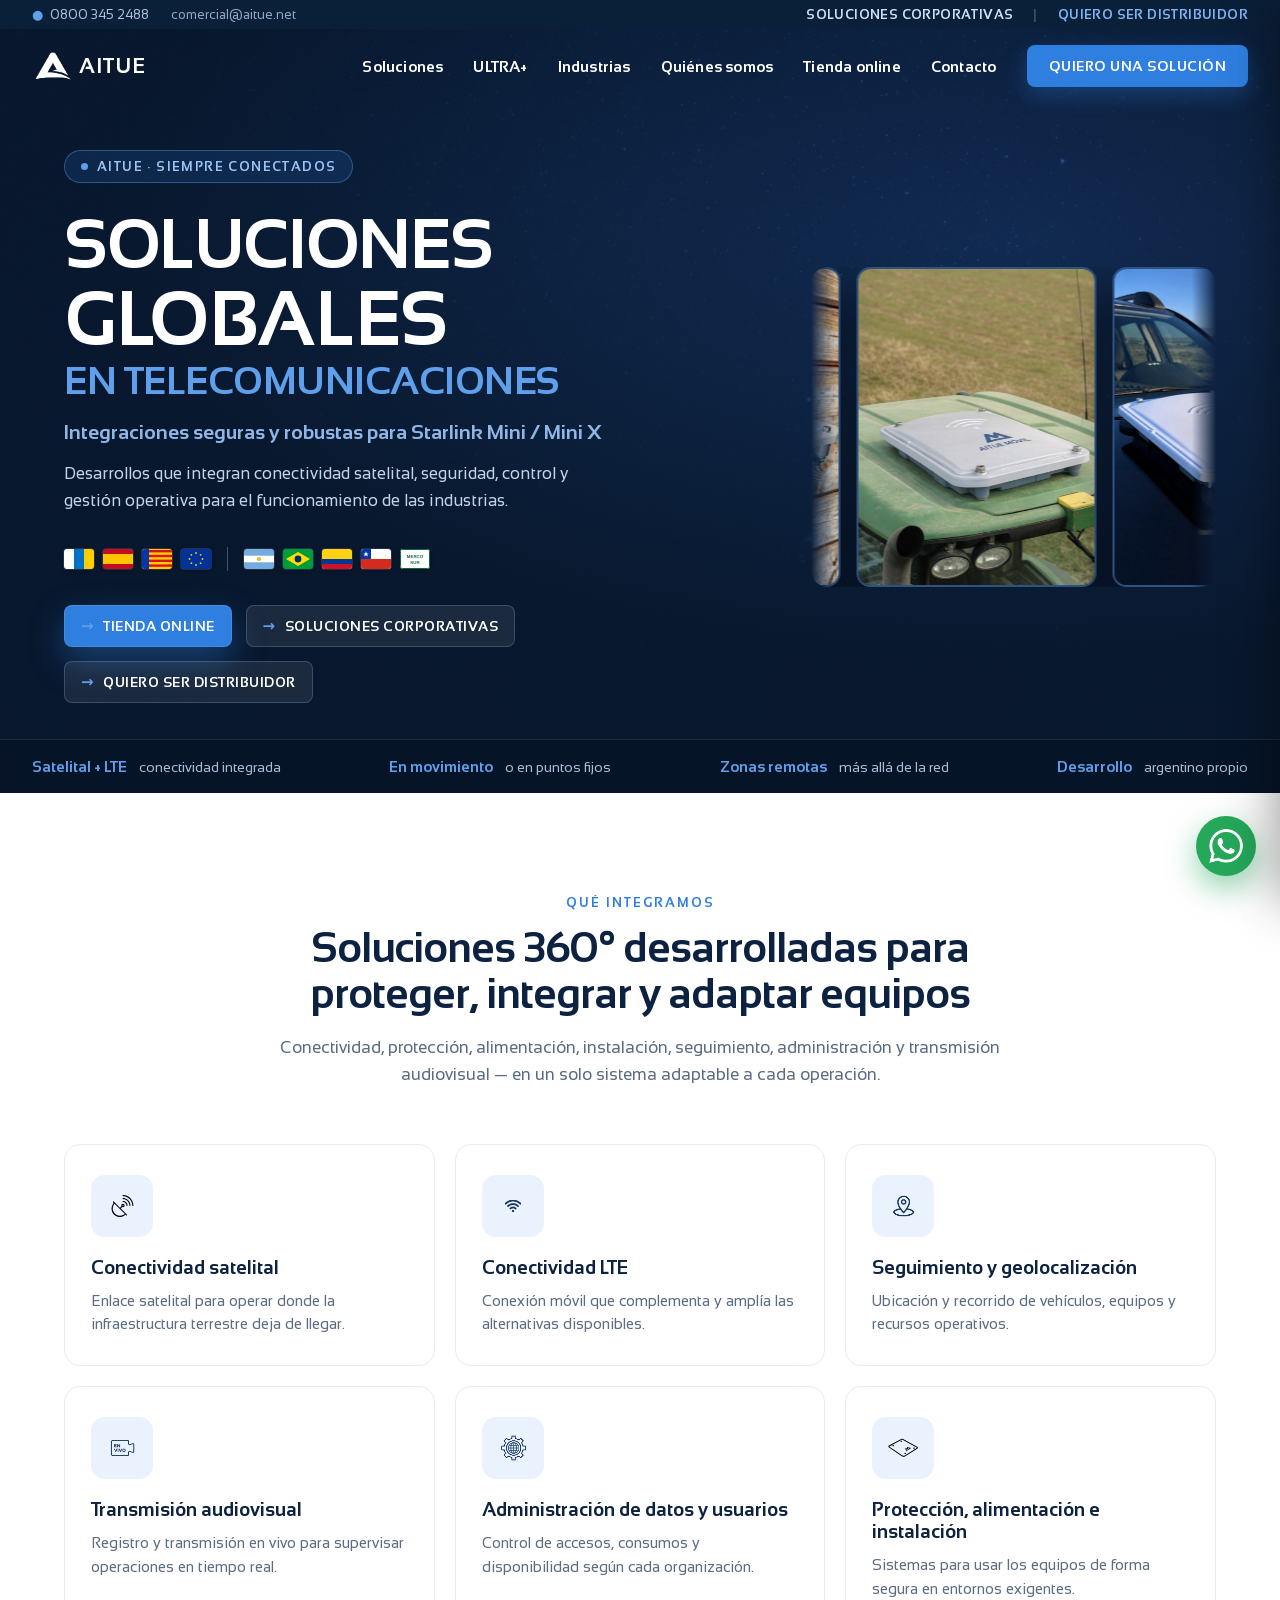
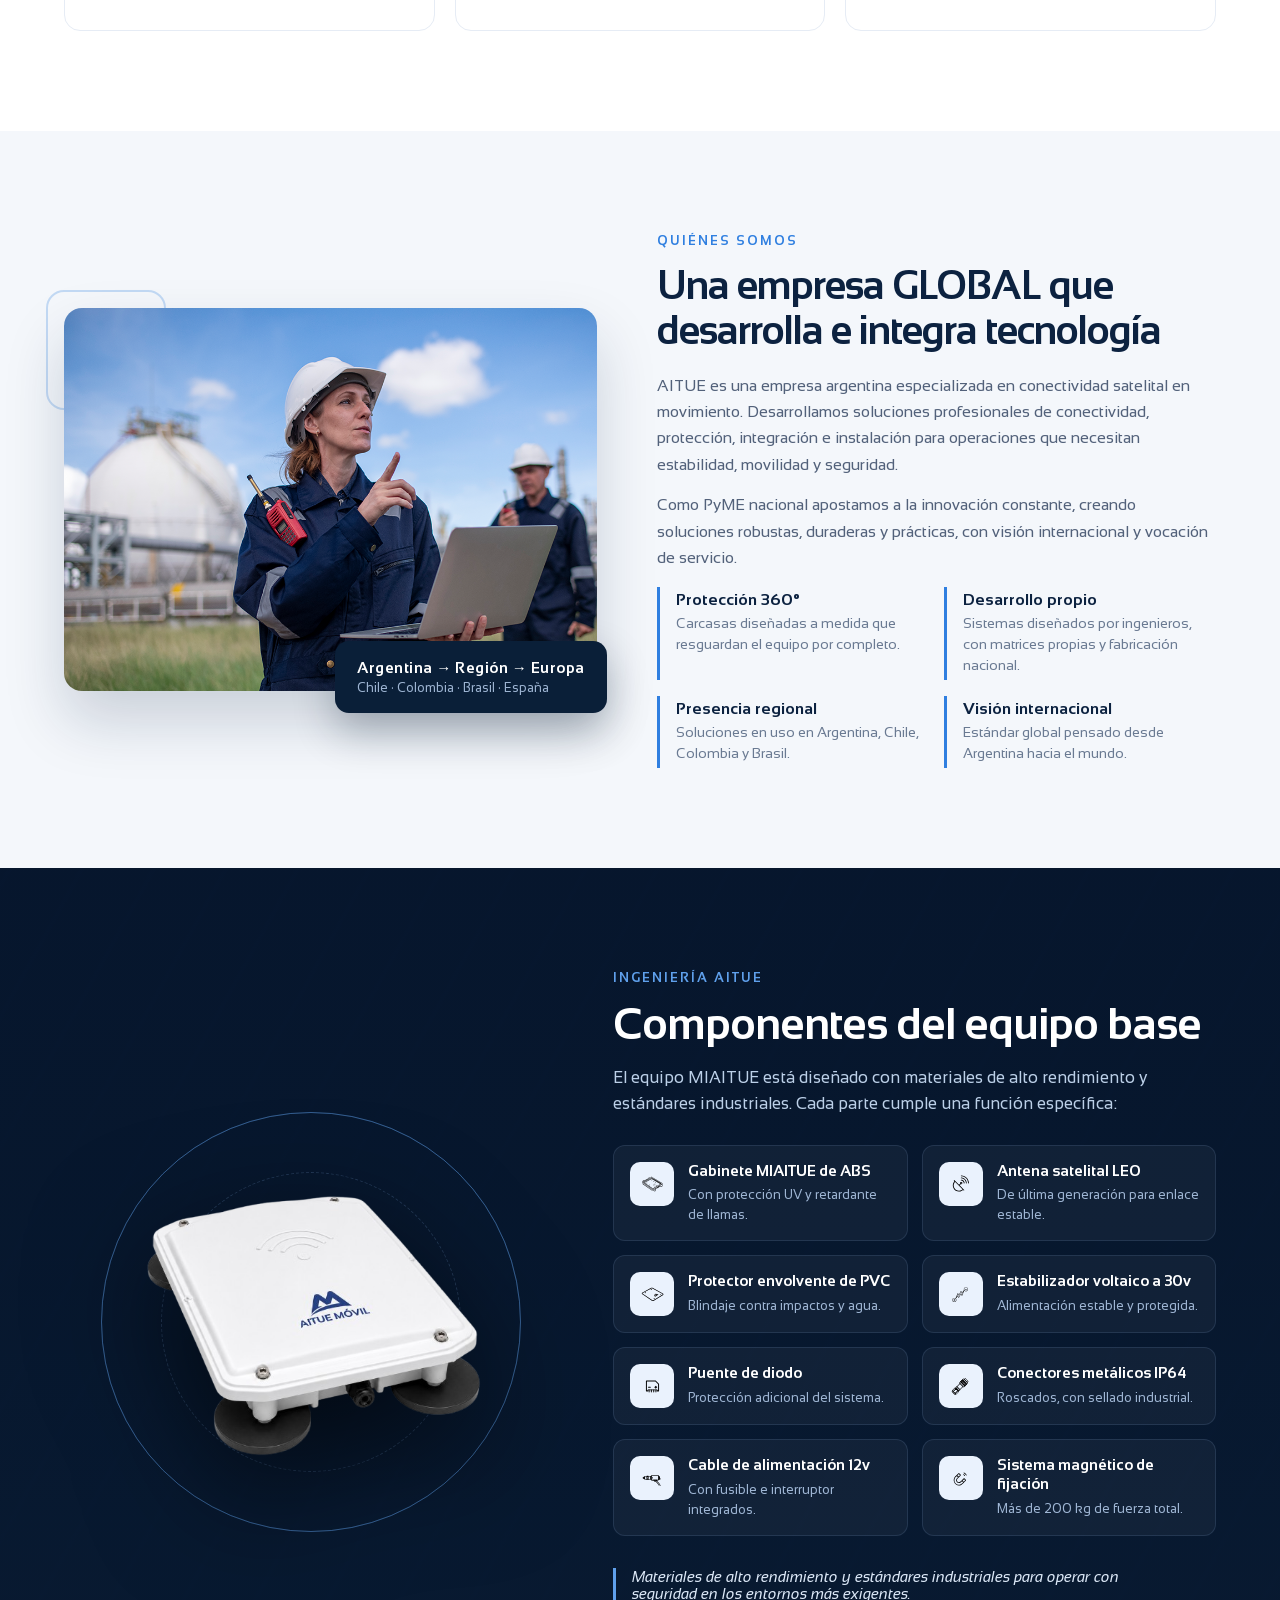
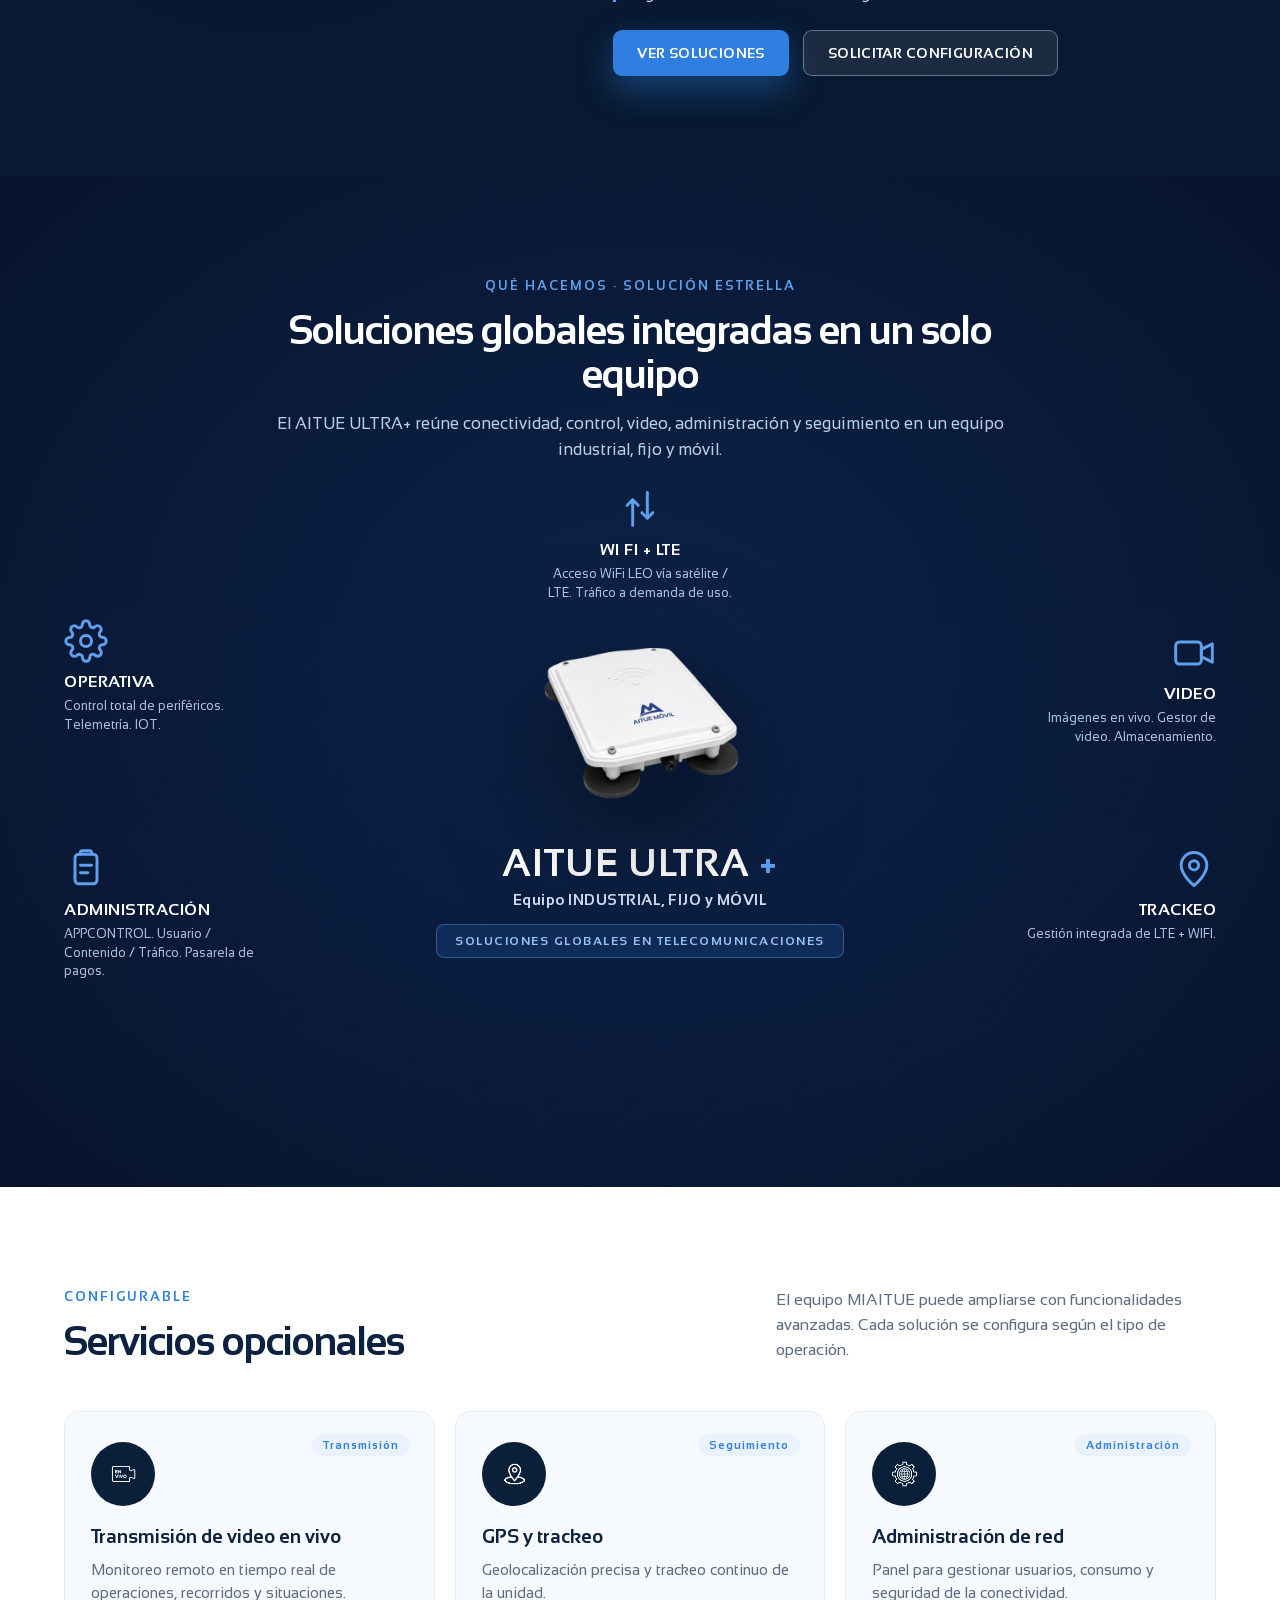
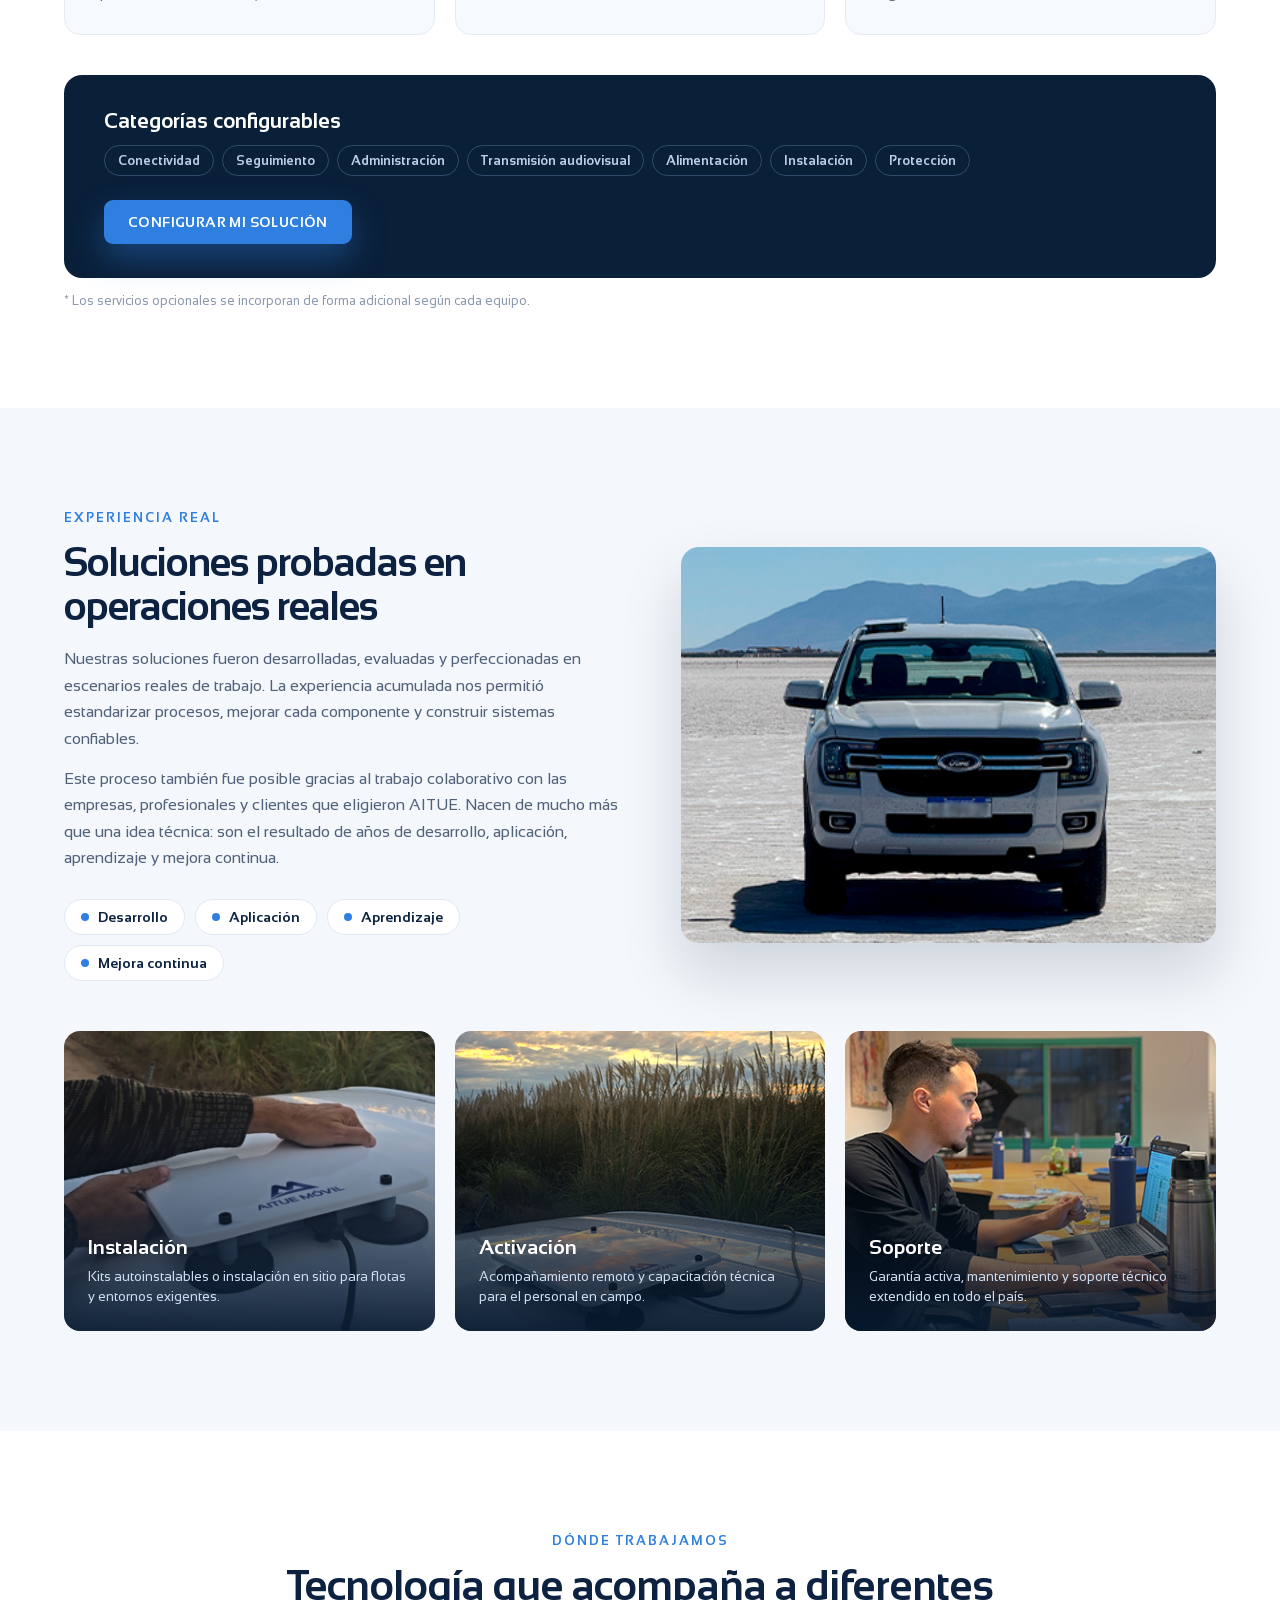
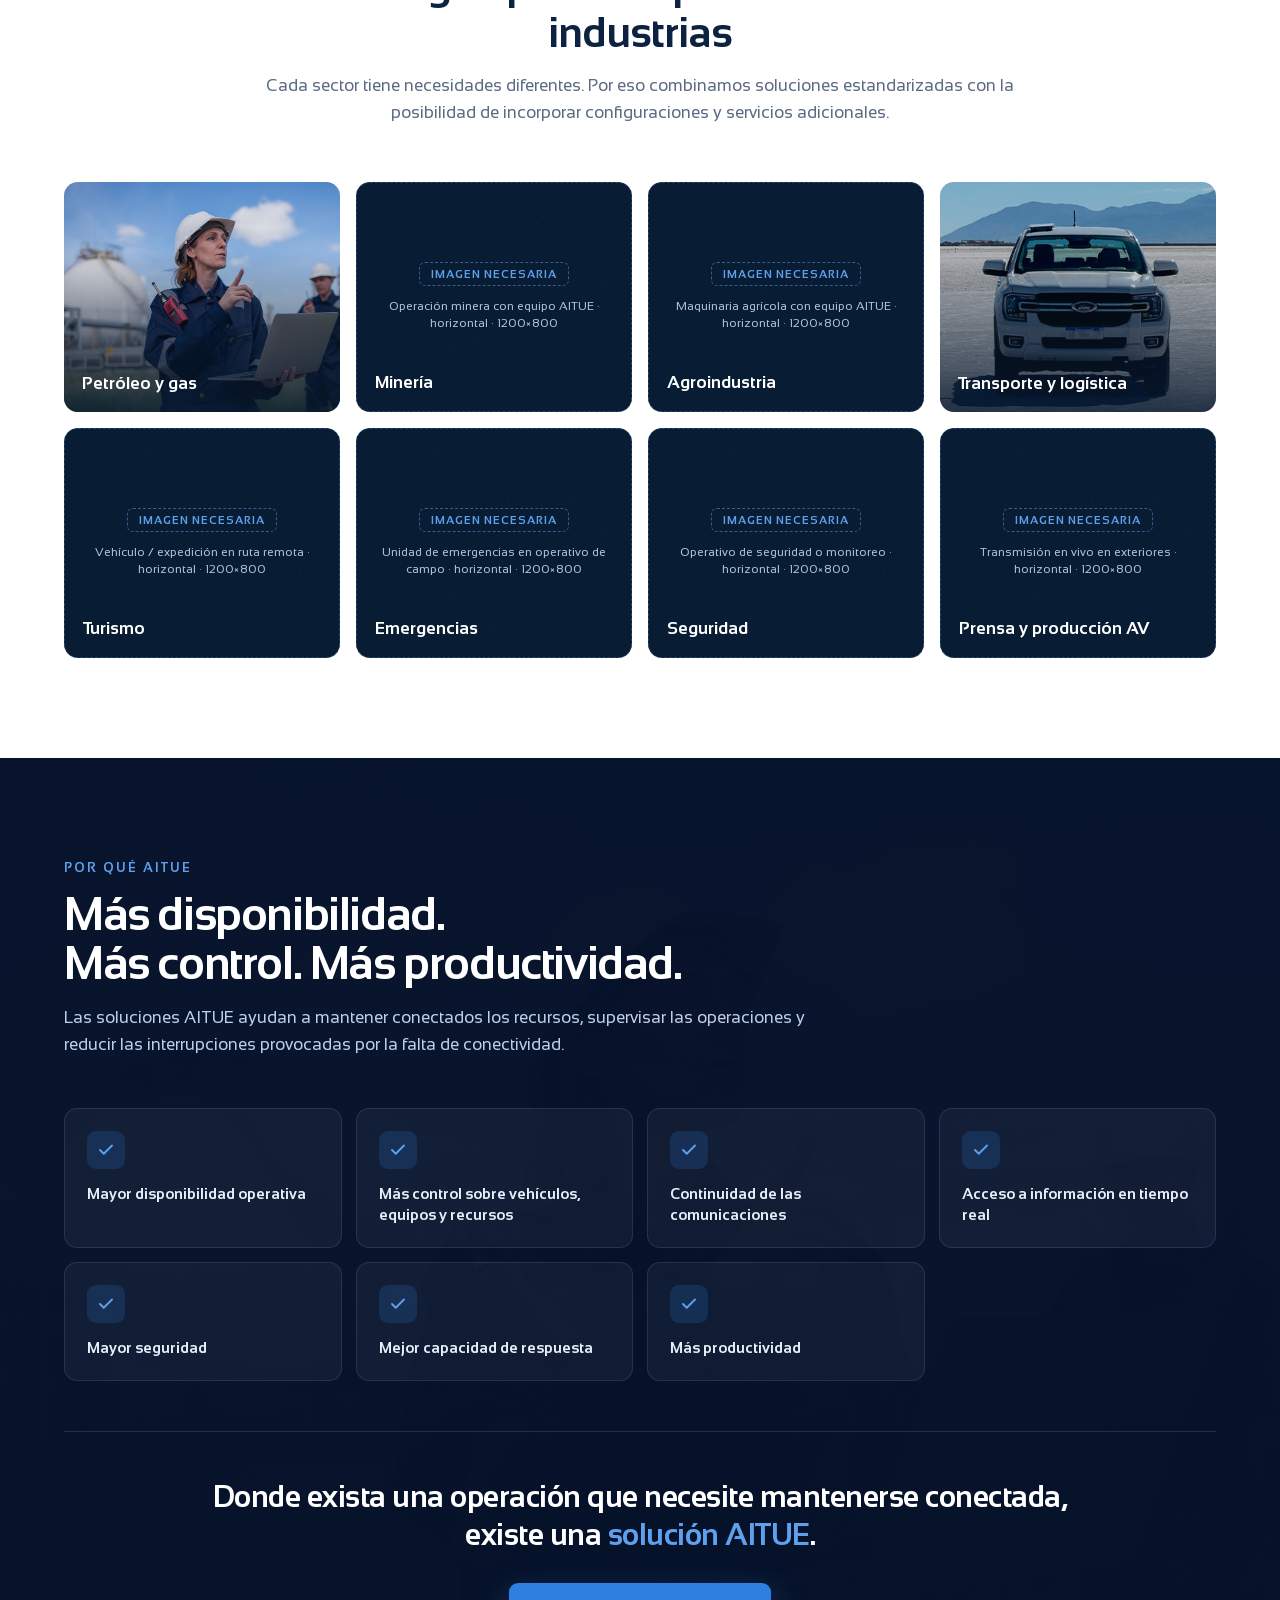
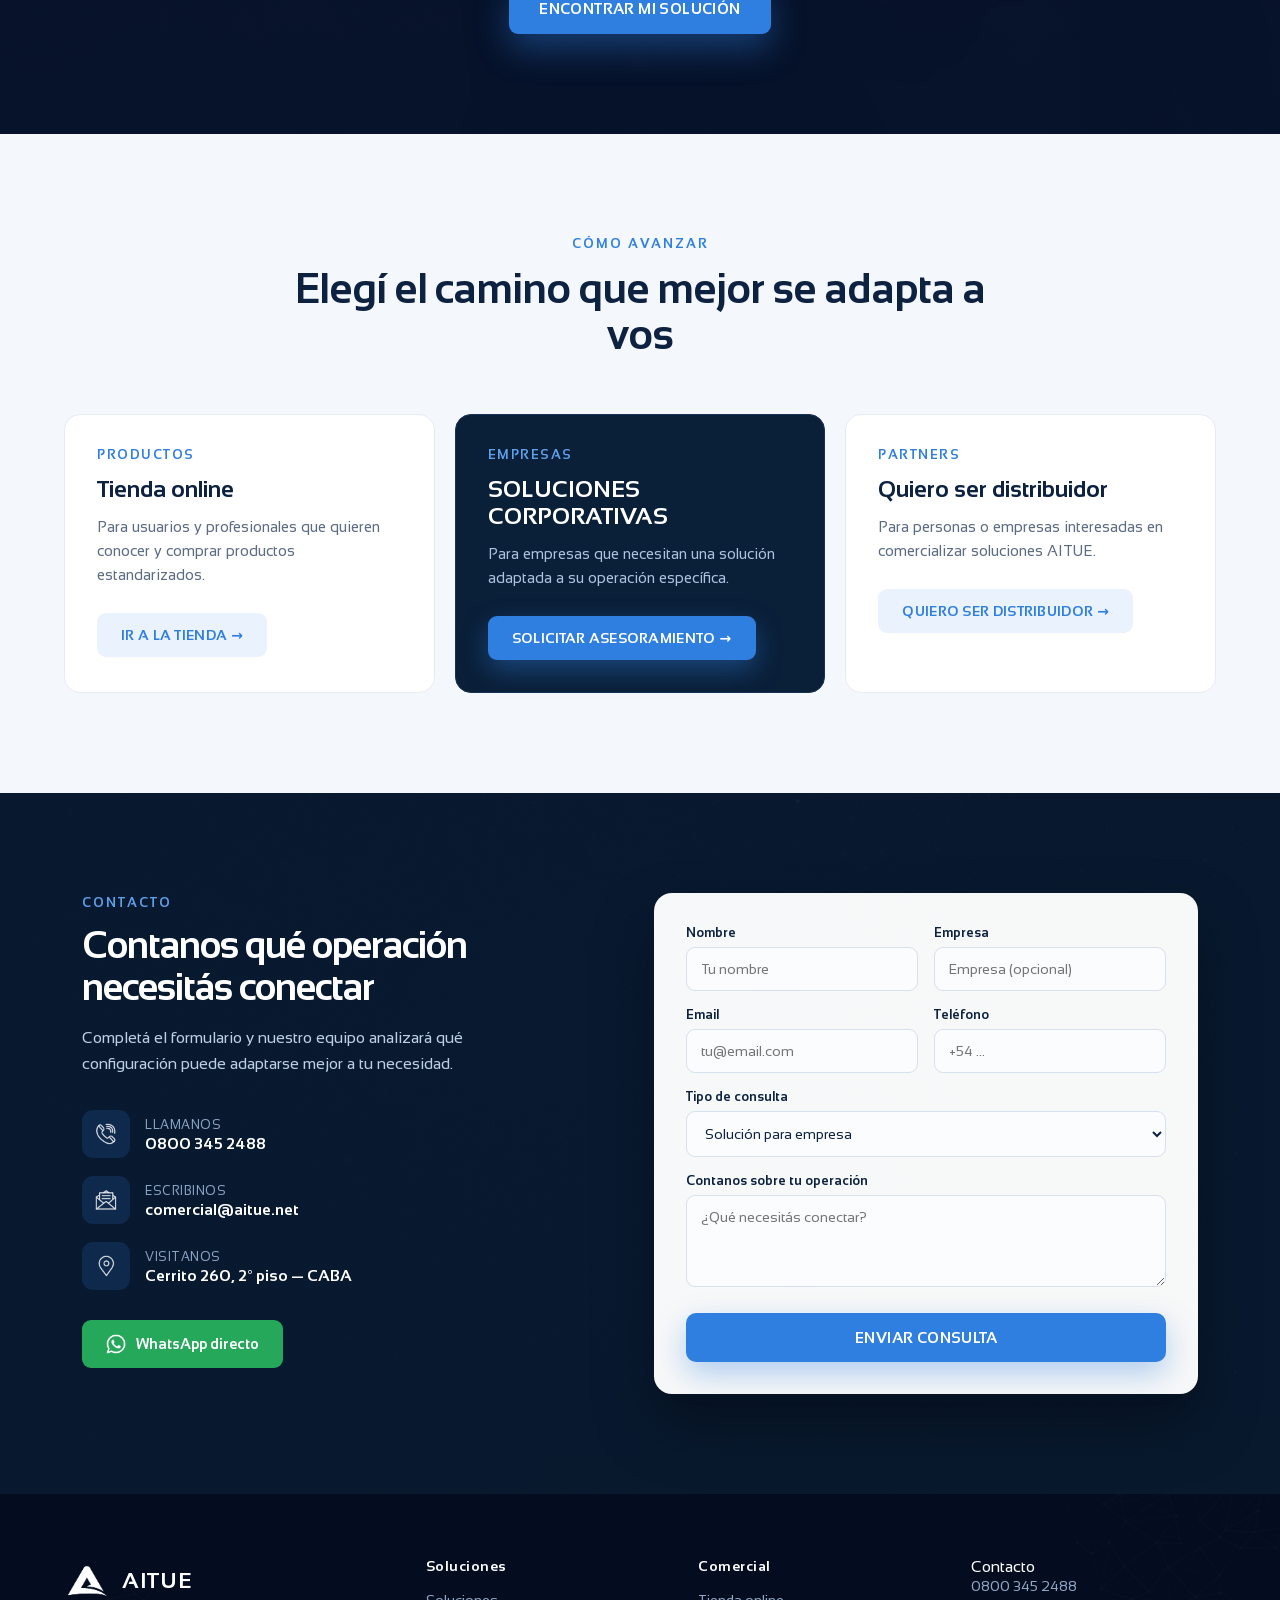
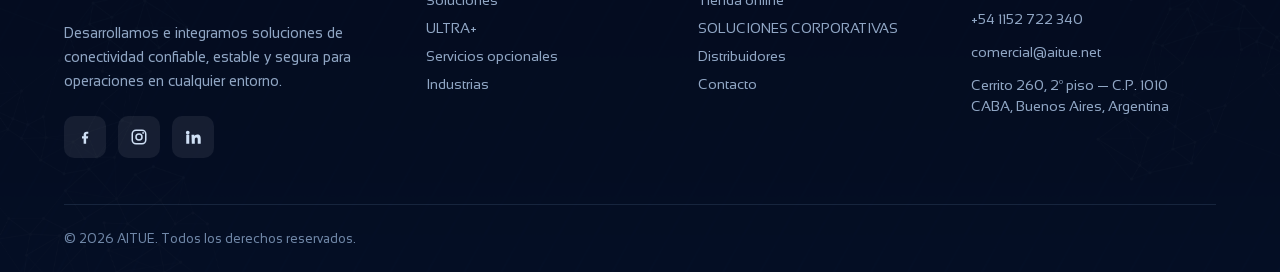
==== index.html @ ed1755eb "arreglos" ====
<!DOCTYPE html>
<html lang="es">
<head>
  <meta charset="utf-8">
  <meta name="viewport" content="width=device-width, initial-scale=1">
  <title>AITUE — Soluciones globales en telecomunicaciones</title>
  <meta name="description" content="AITUE desarrolla e integra soluciones de conectividad satelital en movimiento: protección 360°, alimentación, seguimiento y gestión para Starlink Mini y Mini X.">

  <!-- Tipografías: Sansation (archivos .ttf en /css) -->

  <link rel="icon" href="assets/img/AITUE.png">
  <link rel="stylesheet" href="css/styles.css">
</head>
<body>

  <!-- ============================ HEADER ============================ -->
  <header class="header">
    <div class="topbar">
      <div class="wrap">
        <div class="topbar-left">
          <a href="tel:08003452488"><span class="dot">●</span> 0800 345 2488</a>
          <a href="mailto:comercial@aitue.net" style="opacity:.85;">comercial@aitue.net</a>
        </div>
        <div class="topbar-right">
          <a class="corp" href="https://aitue.net/corporativos">SOLUCIONES CORPORATIVAS</a>
          <span class="sep">|</span>
          <a class="dist" href="#contacto">QUIERO SER DISTRIBUIDOR</a>
        </div>
      </div>
    </div>
    <div class="wrap">
      <div class="navbar">
        <a class="brand" href="#top">
          <img src="assets/img/AITUE.png" alt="AITUE">
          <span class="word">AITUE</span>
        </a>
        <nav class="nav">
          <a class="link" href="#soluciones">Soluciones</a>
          <a class="link" href="#ultra">ULTRA+</a>
          <a class="link" href="#industrias">Industrias</a>
          <a class="link" href="#quienes">Quiénes somos</a>
          <a class="link" href="https://shop.aitue.net">Tienda online</a>
          <a class="link" href="#contacto">Contacto</a>
          <a class="cta" href="#contacto">QUIERO UNA SOLUCIÓN</a>
        </nav>
        <button class="burger" aria-label="Abrir menú"><span></span><span></span><span></span></button>
      </div>
    </div>
  </header>

  <!-- drawer mobile -->
  <div class="drawer-scrim"></div>
  <aside class="drawer">
    <div class="drawer-head">
      <span class="word">AITUE</span>
      <button class="drawer-close" aria-label="Cerrar menú">&times;</button>
    </div>
    <a href="#soluciones">Soluciones</a>
    <a href="#ultra">ULTRA+</a>
    <a href="#industrias">Industrias</a>
    <a href="#quienes">Quiénes somos</a>
    <a href="https://shop.aitue.net">Tienda online</a>
    <a href="https://aitue.net/corporativos">SOLUCIONES CORPORATIVAS</a>
    <a href="#contacto">Contacto</a>
    <a class="cta" href="#contacto">QUIERO UNA SOLUCIÓN</a>
  </aside>

  <!-- ============================ HERO (B) ============================ -->
  <section class="hero" id="top">
    <div class="hero-bg"></div>
    <div class="hero-tint"></div>
    <div class="wrap">
      <div class="hero-copy">
        <div class="badge"><span class="pulse"></span>AITUE · SIEMPRE CONECTADOS</div>
        <h1><span class="w1">SOLUCIONES</span> <span class="w2">GLOBALES</span> <span class="accent h1-sub">EN TELECOMUNICACIONES</span></h1>
        <p class="lead">Integraciones seguras y robustas para Starlink Mini / Mini X</p>
        <p class="desc">Desarrollos que integran conectividad satelital, seguridad, control y gestión operativa para el funcionamiento de las industrias.</p>

        <div class="hero-markets">
          <div class="mk-flags">
            <!-- Grupo Europa -->
            <span class="mk-group">
              <svg class="flag" viewBox="0 0 30 20" aria-label="Canarias"><rect width="10" height="20" fill="#fff"/><rect x="10" width="10" height="20" fill="#0072c6"/><rect x="20" width="10" height="20" fill="#ffce00"/></svg>
              <svg class="flag" viewBox="0 0 30 20" aria-label="España"><rect width="30" height="20" fill="#c60b1e"/><rect y="5" width="30" height="10" fill="#ffc400"/></svg>
              <svg class="flag" viewBox="0 0 30 20" aria-label="Comunidad Valenciana"><rect width="30" height="20" fill="#ffce00"/><rect y="1" width="30" height="2.4" fill="#da121a"/><rect y="5.8" width="30" height="2.4" fill="#da121a"/><rect y="10.6" width="30" height="2.4" fill="#da121a"/><rect y="15.4" width="30" height="2.4" fill="#da121a"/><rect width="7" height="20" fill="#0038a8"/></svg>
              <svg class="flag" viewBox="0 0 30 20" aria-label="Unión Europea"><rect width="30" height="20" fill="#003399"/><g fill="#ffcc00"><circle cx="21.5" cy="10" r=".9"/><circle cx="19.6" cy="14.2" r=".9"/><circle cx="15" cy="16" r=".9"/><circle cx="10.4" cy="14.2" r=".9"/><circle cx="8.5" cy="10" r=".9"/><circle cx="10.4" cy="5.8" r=".9"/><circle cx="15" cy="4" r=".9"/><circle cx="19.6" cy="5.8" r=".9"/></g></svg>
            </span>

            <span class="mk-sep"></span>

            <!-- Grupo América / Mercosur -->
            <span class="mk-group">
              <svg class="flag" viewBox="0 0 30 20" aria-label="Argentina"><rect width="30" height="20" fill="#74acdf"/><rect y="6.7" width="30" height="6.6" fill="#fff"/><circle cx="15" cy="10" r="2" fill="#f6b40e"/></svg>
              <svg class="flag" viewBox="0 0 30 20" aria-label="Brasil"><rect width="30" height="20" fill="#009c3b"/><polygon points="15,3 27,10 15,17 3,10" fill="#ffdf00"/><circle cx="15" cy="10" r="3.4" fill="#002776"/></svg>
              <svg class="flag" viewBox="0 0 30 20" aria-label="Colombia"><rect width="30" height="20" fill="#fcd116"/><rect y="10" width="30" height="5" fill="#003893"/><rect y="15" width="30" height="5" fill="#ce1126"/></svg>
              <svg class="flag" viewBox="0 0 30 20" aria-label="Chile"><rect width="30" height="20" fill="#fff"/><rect y="10" width="30" height="10" fill="#d52b1e"/><rect width="10" height="10" fill="#0039a6"/><polygon points="5,2.6 5.8,4.4 7.7,4.4 6.2,5.6 6.8,7.4 5,6.3 3.2,7.4 3.8,5.6 2.3,4.4 4.2,4.4" fill="#fff"/></svg>
              <svg class="flag mk-badge" viewBox="0 0 30 20" aria-label="Mercosur"><rect width="30" height="20" rx="2" fill="#fff"/><rect x=".5" y=".5" width="29" height="19" rx="1.6" fill="none" stroke="#0a6b3b" stroke-width="1"/><text x="15" y="9" text-anchor="middle" font-family="Arial, sans-serif" font-size="4.4" font-weight="700" fill="#0a6b3b">MERCO</text><text x="15" y="14.5" text-anchor="middle" font-family="Arial, sans-serif" font-size="4.4" font-weight="700" fill="#0a6b3b">SUR</text></svg>
            </span>
          </div>
        </div>

        <div class="access-row">
          <a href="https://shop.aitue.net" class="btn btn-primary"><span class="arw">→</span>TIENDA ONLINE</a>
          <a href="https://aitue.net/corporativos" class="btn btn-ghost"><span class="arw">→</span>SOLUCIONES CORPORATIVAS</a>
          <a href="#contacto" class="btn btn-ghost"><span class="arw">→</span>QUIERO SER DISTRIBUIDOR</a>
        </div>
      </div>

      <div class="hero-carousel">
        <div class="hc-viewport">
          <div class="hc-track" id="heroTrack">
            <!-- set 1 -->
            <div class="hc-item"><img src="assets/img/1.jpg" alt="AITUE 1" draggable="false"></div>
            <div class="hc-item"><img src="assets/img/2.png" alt="AITUE 2" draggable="false"></div>
            <div class="hc-item"><img src="assets/img/3.jpg" alt="AITUE 3" draggable="false"></div>
            <div class="hc-item"><img src="assets/img/4.png" alt="AITUE 4" draggable="false"></div>
            <div class="hc-item"><img src="assets/img/5.jpg" alt="AITUE 5" draggable="false"></div>
            <div class="hc-item"><img src="assets/img/6.jpg" alt="AITUE 6" draggable="false"></div>
            <!-- set 2 (duplicado para el loop continuo) -->
            <div class="hc-item"><img src="assets/img/1.jpg" alt="" draggable="false"></div>
            <div class="hc-item"><img src="assets/img/2.png" alt="" draggable="false"></div>
            <div class="hc-item"><img src="assets/img/3.jpg" alt="" draggable="false"></div>
            <div class="hc-item"><img src="assets/img/4.png" alt="" draggable="false"></div>
            <div class="hc-item"><img src="assets/img/5.jpg" alt="" draggable="false"></div>
            <div class="hc-item"><img src="assets/img/6.jpg" alt="" draggable="false"></div>
          </div>
        </div>
      </div>
    </div>
    <div class="hero-stats">
      <div class="wrap">
        <div class="stat"><b>Satelital + LTE</b><span>conectividad integrada</span></div>
        <div class="stat"><b>En movimiento</b><span>o en puntos fijos</span></div>
        <div class="stat"><b>Zonas remotas</b><span>más allá de la red</span></div>
        <div class="stat"><b>Desarrollo</b><span>argentino propio</span></div>
      </div>
    </div>
  </section>

  <!-- ============================ SOLUCIONES ============================ -->
  <section class="sec" id="soluciones">
    <div class="wrap">
      <div class="sec-head reveal">
        <span class="kicker">QUÉ INTEGRAMOS</span>
        <h2>Soluciones 360° desarrolladas para proteger, integrar y adaptar equipos</h2>
        <p>Conectividad, protección, alimentación, instalación, seguimiento, administración y transmisión audiovisual — en un solo sistema adaptable a cada operación.</p>
      </div>
      <div class="cards cards-3">
        <div class="card reveal"><div class="ic"><img src="assets/icon/iconos_antena_LEO.svg" alt=""></div><h3>Conectividad satelital</h3><p>Enlace satelital para operar donde la infraestructura terrestre deja de llegar.</p></div>
        <div class="card reveal"><div class="ic"><img src="assets/img/svc_wifi_navy.png" alt=""></div><h3>Conectividad LTE</h3><p>Conexión móvil que complementa y amplía las alternativas disponibles.</p></div>
        <div class="card reveal"><div class="ic"><img src="assets/img/svc_gps_navy.png" alt=""></div><h3>Seguimiento y geolocalización</h3><p>Ubicación y recorrido de vehículos, equipos y recursos operativos.</p></div>
        <div class="card reveal"><div class="ic"><img src="assets/img/svc_streaming_navy.png" alt=""></div><h3>Transmisión audiovisual</h3><p>Registro y transmisión en vivo para supervisar operaciones en tiempo real.</p></div>
        <div class="card reveal"><div class="ic"><img src="assets/img/svc_admin_navy.png" alt=""></div><h3>Administración de datos y usuarios</h3><p>Control de accesos, consumos y disponibilidad según cada organización.</p></div>
        <div class="card reveal"><div class="ic"><img src="assets/icon/iconos_protector_envolvente.svg" alt=""></div><h3>Protección, alimentación e instalación</h3><p>Sistemas para usar los equipos de forma segura en entornos exigentes.</p></div>
      </div>
    </div>
  </section>

  <!-- ============================ QUIÉNES SOMOS ============================ -->
  <section class="sec quienes" id="quienes">
    <div class="wrap split">
      <div class="fig reveal">
        <div class="frame"></div>
        <img src="assets/img/960x691.webp" alt="Operación conectada AITUE">
        <div class="tag">
          <b>Argentina → Región → Europa</b>
          <small>Chile · Colombia · Brasil · España</small>
        </div>
      </div>
      <div class="body reveal">
        <span class="kicker">QUIÉNES SOMOS</span>
        <h2>Una empresa GLOBAL que desarrolla e integra tecnología</h2>
        <p>AITUE es una empresa argentina especializada en conectividad satelital en movimiento. Desarrollamos soluciones profesionales de conectividad, protección, integración e instalación para operaciones que necesitan estabilidad, movilidad y seguridad.</p>
        <p>Como PyME nacional apostamos a la innovación constante, creando soluciones robustas, duraderas y prácticas, con visión internacional y vocación de servicio.</p>
        <div class="hl-grid">
          <div class="hl"><b>Protección 360°</b><span>Carcasas diseñadas a medida que resguardan el equipo por completo.</span></div>
          <div class="hl"><b>Desarrollo propio</b><span>Sistemas diseñados por ingenieros, con matrices propias y fabricación nacional.</span></div>
          <div class="hl"><b>Presencia regional</b><span>Soluciones en uso en Argentina, Chile, Colombia y Brasil.</span></div>
          <div class="hl"><b>Visión internacional</b><span>Estándar global pensado desde Argentina hacia el mundo.</span></div>
        </div>
      </div>
    </div>
  </section>

  <!-- ============================ COMPONENTES DEL EQUIPO BASE ============================ -->
  <section class="sec ultra" id="componentes">
    <div class="bg"></div>
    <div class="tint"></div>
    <div class="wrap">
      <div class="art reveal">
        <div class="r-lg"></div>
        <div class="r-sm"></div>
        <div class="r-anim"></div>
        <img class="device" src="assets/img/PRO.png" alt="Equipo MIAITUE">
       
      </div>
      <div class="body reveal">
        <span class="kicker light">INGENIERÍA AITUE</span>
        <h2>Componentes del equipo base</h2>
        <p class="lead">El equipo MIAITUE está diseñado con materiales de alto rendimiento y estándares industriales. Cada parte cumple una función específica:</p>
        <div class="ultra-grid">
          <div class="ufeat"><div class="ic"><img src="assets/icon/iconos_Gabinete_MIAITUE.svg" alt=""></div><div><b>Gabinete MIAITUE de ABS</b><span>Con protección UV y retardante de llamas.</span></div></div>
          <div class="ufeat"><div class="ic"><img src="assets/icon/iconos_antena_LEO.svg" alt=""></div><div><b>Antena satelital LEO</b><span>De última generación para enlace estable.</span></div></div>
          <div class="ufeat"><div class="ic"><img src="assets/icon/iconos_protector_envolvente.svg" alt=""></div><div><b>Protector envolvente de PVC</b><span>Blindaje contra impactos y agua.</span></div></div>
          <div class="ufeat"><div class="ic"><img src="assets/icon/iconos_Estabilizador_30v.svg" alt=""></div><div><b>Estabilizador voltaico a 30v</b><span>Alimentación estable y protegida.</span></div></div>
          <div class="ufeat"><div class="ic"><img src="assets/icon/iconos_diodo.svg" alt=""></div><div><b>Puente de diodo</b><span>Protección adicional del sistema.</span></div></div>
          <div class="ufeat"><div class="ic"><img src="assets/icon/iconos_conectores_metalicos_IP64.svg" alt=""></div><div><b>Conectores metálicos IP64</b><span>Roscados, con sellado industrial.</span></div></div>
          <div class="ufeat"><div class="ic"><img src="assets/icon/iconos_cable_12v.svg" alt=""></div><div><b>Cable de alimentación 12v</b><span>Con fusible e interruptor integrados.</span></div></div>
          <div class="ufeat"><div class="ic"><img src="assets/icon/iconos_Sistema_magnetico.svg" alt=""></div><div><b>Sistema magnético de fijación</b><span>Más de 200 kg de fuerza total.</span></div></div>
        </div>
        <p class="quote">Materiales de alto rendimiento y estándares industriales para operar con seguridad en los entornos más exigentes.</p>
        <div class="ultra-actions">
          <a class="btn btn-primary btn-sm" href="#ultra">VER SOLUCIONES</a>
          <a class="btn btn-ghost btn-sm" href="#contacto">SOLICITAR CONFIGURACIÓN</a>
        </div>
      </div>
    </div>
  </section>

  <!-- ============================ AITUE ULTRA+ · MAPA DE SOLUCIONES ============================ -->
  <section class="sec solmap" id="ultra">
    <div class="bg"></div>
    <div class="tint"></div>
    <div class="wrap">
      <div class="sol-head reveal">
        <span class="kicker light">QUÉ HACEMOS · SOLUCIÓN ESTRELLA</span>
        <h2>Soluciones globales integradas en un solo equipo</h2>
        <p>El AITUE ULTRA+ reúne conectividad, control, video, administración y seguimiento en un equipo industrial, fijo y móvil.</p>
      </div>

      <div class="sol-stage reveal">
        <div class="sol-center">
          <img src="assets/img/PRO.png" alt="AITUE ULTRA+">
          <div class="sol-title">AITUE ULTRA <span class="plus">+</span></div>
          <div class="sol-sub">Equipo INDUSTRIAL, FIJO y MÓVIL</div>
          <span class="sol-badge">SOLUCIONES GLOBALES EN TELECOMUNICACIONES</span>
        </div>

        <div class="sol-item sol-wf">
          <div class="sic"><svg viewBox="0 0 24 24" fill="none" stroke="currentColor" stroke-width="1.6" stroke-linecap="round" stroke-linejoin="round"><path d="M8 21V7M8 7l-3 3M8 7l3 3M16 3v14M16 17l-3-3M16 17l3-3"></path></svg></div>
          <h4>WI FI + LTE</h4>
          <p>Acceso WiFi LEO vía satélite / LTE. Tráfico a demanda de uso.</p>
        </div>

        <div class="sol-item sol-op">
          <div class="sic"><svg viewBox="0 0 24 24" fill="none" stroke="currentColor" stroke-width="1.6" stroke-linecap="round" stroke-linejoin="round"><circle cx="12" cy="12" r="3"></circle><path d="M19.4 15a1.65 1.65 0 0 0 .33 1.82l.06.06a2 2 0 1 1-2.83 2.83l-.06-.06a1.65 1.65 0 0 0-1.82-.33 1.65 1.65 0 0 0-1 1.51V21a2 2 0 0 1-4 0v-.09A1.65 1.65 0 0 0 9 19.4a1.65 1.65 0 0 0-1.82.33l-.06.06a2 2 0 1 1-2.83-2.83l.06-.06a1.65 1.65 0 0 0 .33-1.82 1.65 1.65 0 0 0-1.51-1H3a2 2 0 0 1 0-4h.09A1.65 1.65 0 0 0 4.6 9a1.65 1.65 0 0 0-.33-1.82l-.06-.06a2 2 0 1 1 2.83-2.83l.06.06a1.65 1.65 0 0 0 1.82.33H9a1.65 1.65 0 0 0 1-1.51V3a2 2 0 0 1 4 0v.09a1.65 1.65 0 0 0 1 1.51 1.65 1.65 0 0 0 1.82-.33l.06-.06a2 2 0 1 1 2.83 2.83l-.06.06a1.65 1.65 0 0 0-.33 1.82V9a1.65 1.65 0 0 0 1.51 1H21a2 2 0 0 1 0 4h-.09a1.65 1.65 0 0 0-1.51 1z"></path></svg></div>
          <h4>OPERATIVA</h4>
          <p>Control total de periféricos. Telemetría. IOT.</p>
        </div>

        <div class="sol-item sol-ad">
          <div class="sic"><svg viewBox="0 0 24 24" fill="none" stroke="currentColor" stroke-width="1.6" stroke-linecap="round" stroke-linejoin="round"><rect x="6" y="4" width="12" height="16" rx="2"></rect><path d="M9 4V3a1 1 0 0 1 1-1h4a1 1 0 0 1 1 1v1"></path><path d="M9 10h6M9 14h4"></path></svg></div>
          <h4>ADMINISTRACIÓN</h4>
          <p>APPCONTROL. Usuario / Contenido / Tráfico. Pasarela de pagos.</p>
        </div>

        <div class="sol-item sol-vi">
          <div class="sic"><svg viewBox="0 0 24 24" fill="none" stroke="currentColor" stroke-width="1.6" stroke-linecap="round" stroke-linejoin="round"><rect x="2" y="6" width="14" height="12" rx="2"></rect><path d="M16 10l6-3v10l-6-3z"></path></svg></div>
          <h4>VIDEO</h4>
          <p>Imágenes en vivo. Gestor de video. Almacenamiento.</p>
        </div>

        <div class="sol-item sol-tk">
          <div class="sic"><svg viewBox="0 0 24 24" fill="none" stroke="currentColor" stroke-width="1.6" stroke-linecap="round" stroke-linejoin="round"><path d="M12 21s-7-5.5-7-11a7 7 0 0 1 14 0c0 5.5-7 11-7 11z"></path><circle cx="12" cy="10" r="2.5"></circle></svg></div>
          <h4>TRACKEO</h4>
          <p>Gestión integrada de LTE + WIFI.</p>
        </div>
      </div>
    </div>
  </section>

  <!-- ============================ SERVICIOS OPCIONALES ============================ -->
  <section class="sec" id="servicios">
    <div class="wrap">
      <div class="serv-head reveal">
        <div>
          <span class="kicker">CONFIGURABLE</span>
          <h2>Servicios opcionales</h2>
        </div>
        <p>El equipo MIAITUE puede ampliarse con funcionalidades avanzadas. Cada solución se configura según el tipo de operación.</p>
      </div>
      <div class="cards">
        <div class="serv-card reveal"><span class="cat">Transmisión</span><div class="ic"><img src="assets/img/svc_streaming_navy.png" alt=""></div><h3>Transmisión de video en vivo</h3><p>Monitoreo remoto en tiempo real de operaciones, recorridos y situaciones.</p></div>
        <div class="serv-card reveal"><span class="cat">Seguimiento</span><div class="ic"><img src="assets/img/svc_gps_navy.png" alt=""></div><h3>GPS y trackeo</h3><p>Geolocalización precisa y trackeo continuo de la unidad.</p></div>
        <div class="serv-card reveal"><span class="cat">Administración</span><div class="ic"><img src="assets/img/svc_admin_navy.png" alt=""></div><h3>Administración de red</h3><p>Panel para gestionar usuarios, consumo y seguridad de la conectividad.</p></div>
      </div>
      <div class="serv-strip reveal">
        <div>
          <b>Categorías configurables</b>
          <div class="tags">
            <span>Conectividad</span><span>Seguimiento</span><span>Administración</span>
            <span>Transmisión audiovisual</span><span>Alimentación</span><span>Instalación</span><span>Protección</span>
          </div>
        </div>
        <a class="btn btn-primary btn-sm" href="#contacto">CONFIGURAR MI SOLUCIÓN</a>
      </div>
      <p class="foot-note">* Los servicios opcionales se incorporan de forma adicional según cada equipo.</p>
    </div>
  </section>

  <!-- ============================ OPERACIONES REALES ============================ -->
  <section class="sec oper">
    <div class="wrap">
      <div class="intro">
        <div class="body reveal">
          <span class="kicker">EXPERIENCIA REAL</span>
          <h2>Soluciones probadas en operaciones reales</h2>
          <p>Nuestras soluciones fueron desarrolladas, evaluadas y perfeccionadas en escenarios reales de trabajo. La experiencia acumulada nos permitió estandarizar procesos, mejorar cada componente y construir sistemas confiables.</p>
          <p>Este proceso también fue posible gracias al trabajo colaborativo con las empresas, profesionales y clientes que eligieron AITUE. Nacen de mucho más que una idea técnica: son el resultado de años de desarrollo, aplicación, aprendizaje y mejora continua.</p>
          <div class="proc">
            <div class="p"><i></i><b>Desarrollo</b></div>
            <div class="p"><i></i><b>Aplicación</b></div>
            <div class="p"><i></i><b>Aprendizaje</b></div>
            <div class="p"><i></i><b>Mejora continua</b></div>
          </div>
        </div>
        <div class="fig reveal">
          <img src="assets/img/404x299.webp" alt="Operación AITUE en terreno">
        </div>
      </div>
      <div class="acomp">
        <div class="acard reveal"><img src="assets/img/388xinstalacion.jpg" alt="Instalación"><div class="grad"></div><div class="txt"><h3>Instalación</h3><p>Kits autoinstalables o instalación en sitio para flotas y entornos exigentes.</p></div></div>
        <div class="acard reveal"><img src="assets/img/388x366_activacion.webp" alt="Activación"><div class="grad"></div><div class="txt"><h3>Activación</h3><p>Acompañamiento remoto y capacitación técnica para el personal en campo.</p></div></div>
        <div class="acard reveal"><img src="assets/img/388x366_soporte.webp" alt="Soporte"><div class="grad"></div><div class="txt"><h3>Soporte</h3><p>Garantía activa, mantenimiento y soporte técnico extendido en todo el país.</p></div></div>
      </div>
    </div>
  </section>

  <!-- ============================ INDUSTRIAS ============================ -->
  <section class="sec" id="industrias">
    <div class="wrap">
      <div class="sec-head reveal">
        <span class="kicker">DÓNDE TRABAJAMOS</span>
        <h2>Tecnología que acompaña a diferentes industrias</h2>
        <p>Cada sector tiene necesidades diferentes. Por eso combinamos soluciones estandarizadas con la posibilidad de incorporar configuraciones y servicios adicionales.</p>
      </div>
      <div class="ind-grid">
        <div class="icell reveal"><img src="assets/img/960x691.webp" alt="Petróleo y gas"><div class="grad"></div><div class="txt"><h3>Petróleo y gas</h3></div></div>
        <div class="icell ph reveal"><img src="assets/img/team-pattern.webp" alt=""><div class="grad"></div><div class="need"><span class="lbl">IMAGEN NECESARIA</span><small>Operación minera con equipo AITUE · horizontal · 1200×800</small></div><div class="txt"><h3>Minería</h3></div></div>
        <div class="icell ph reveal"><img src="assets/img/team-pattern.webp" alt=""><div class="grad"></div><div class="need"><span class="lbl">IMAGEN NECESARIA</span><small>Maquinaria agrícola con equipo AITUE · horizontal · 1200×800</small></div><div class="txt"><h3>Agroindustria</h3></div></div>
        <div class="icell reveal"><img src="assets/img/404x299.webp" alt="Transporte y logística"><div class="grad"></div><div class="txt"><h3>Transporte y logística</h3></div></div>
        <div class="icell ph reveal"><img src="assets/img/team-pattern.webp" alt=""><div class="grad"></div><div class="need"><span class="lbl">IMAGEN NECESARIA</span><small>Vehículo / expedición en ruta remota · horizontal · 1200×800</small></div><div class="txt"><h3>Turismo</h3></div></div>
        <div class="icell ph reveal"><img src="assets/img/team-pattern.webp" alt=""><div class="grad"></div><div class="need"><span class="lbl">IMAGEN NECESARIA</span><small>Unidad de emergencias en operativo de campo · horizontal · 1200×800</small></div><div class="txt"><h3>Emergencias</h3></div></div>
        <div class="icell ph reveal"><img src="assets/img/team-pattern.webp" alt=""><div class="grad"></div><div class="need"><span class="lbl">IMAGEN NECESARIA</span><small>Operativo de seguridad o monitoreo · horizontal · 1200×800</small></div><div class="txt"><h3>Seguridad</h3></div></div>
        <div class="icell ph reveal"><img src="assets/img/team-pattern.webp" alt=""><div class="grad"></div><div class="need"><span class="lbl">IMAGEN NECESARIA</span><small>Transmisión en vivo en exteriores · horizontal · 1200×800</small></div><div class="txt"><h3>Prensa y producción AV</h3></div></div>
       
      </div>
    </div>
  </section>

  <!-- ============================ BENEFICIOS ============================ -->
  <section class="sec benef">
    <div class="bg"></div>
    <div class="tint"></div>
    <div class="wrap">
      <div class="head reveal">
        <span class="kicker light">POR QUÉ AITUE</span>
        <h2>Más disponibilidad.<br>Más control. Más productividad.</h2>
        <p>Las soluciones AITUE ayudan a mantener conectados los recursos, supervisar las operaciones y reducir las interrupciones provocadas por la falta de conectividad.</p>
      </div>
      <div class="ben-grid">
        <div class="bcell reveal"><div class="ic"><svg width="18" height="18" viewBox="0 0 24 24" fill="none" stroke="#5fa0ec" stroke-width="2.5" stroke-linecap="round" stroke-linejoin="round"><polyline points="20 6 9 17 4 12"></polyline></svg></div><span>Mayor disponibilidad operativa</span></div>
        <div class="bcell reveal"><div class="ic"><svg width="18" height="18" viewBox="0 0 24 24" fill="none" stroke="#5fa0ec" stroke-width="2.5" stroke-linecap="round" stroke-linejoin="round"><polyline points="20 6 9 17 4 12"></polyline></svg></div><span>Más control sobre vehículos, equipos y recursos</span></div>
        <div class="bcell reveal"><div class="ic"><svg width="18" height="18" viewBox="0 0 24 24" fill="none" stroke="#5fa0ec" stroke-width="2.5" stroke-linecap="round" stroke-linejoin="round"><polyline points="20 6 9 17 4 12"></polyline></svg></div><span>Continuidad de las comunicaciones</span></div>
        <div class="bcell reveal"><div class="ic"><svg width="18" height="18" viewBox="0 0 24 24" fill="none" stroke="#5fa0ec" stroke-width="2.5" stroke-linecap="round" stroke-linejoin="round"><polyline points="20 6 9 17 4 12"></polyline></svg></div><span>Acceso a información en tiempo real</span></div>
        <div class="bcell reveal"><div class="ic"><svg width="18" height="18" viewBox="0 0 24 24" fill="none" stroke="#5fa0ec" stroke-width="2.5" stroke-linecap="round" stroke-linejoin="round"><polyline points="20 6 9 17 4 12"></polyline></svg></div><span>Mayor seguridad</span></div>
        <div class="bcell reveal"><div class="ic"><svg width="18" height="18" viewBox="0 0 24 24" fill="none" stroke="#5fa0ec" stroke-width="2.5" stroke-linecap="round" stroke-linejoin="round"><polyline points="20 6 9 17 4 12"></polyline></svg></div><span>Mejor capacidad de respuesta</span></div>
        <div class="bcell reveal"><div class="ic"><svg width="18" height="18" viewBox="0 0 24 24" fill="none" stroke="#5fa0ec" stroke-width="2.5" stroke-linecap="round" stroke-linejoin="round"><polyline points="20 6 9 17 4 12"></polyline></svg></div><span>Más productividad</span></div>
      </div>
      <div class="closer reveal">
        <p>Donde exista una operación que necesite mantenerse conectada, existe una <span class="accent">solución AITUE</span>.</p>
        <a class="btn btn-primary" href="#contacto">ENCONTRAR MI SOLUCIÓN</a>
      </div>
    </div>
  </section>

  <!-- ============================ ACCESOS COMERCIALES ============================ -->
  <section class="sec quienes">
    <div class="wrap">
      <div class="sec-head reveal">
        <span class="kicker">CÓMO AVANZAR</span>
        <h2>Elegí el camino que mejor se adapta a vos</h2>
      </div>
      <div class="acc-grid">
        <div class="acc reveal">
          <div class="kick">PRODUCTOS</div>
          <h3>Tienda online</h3>
          <p>Para usuarios y profesionales que quieren conocer y comprar productos estandarizados.</p>
          <a class="go" href="https://shop.aitue.net">IR A LA TIENDA <span>→</span></a>
        </div>
        <div class="acc dark reveal">
          <div class="kick">EMPRESAS</div>
          <h3>SOLUCIONES CORPORATIVAS</h3>
          <p>Para empresas que necesitan una solución adaptada a su operación específica.</p>
          <a class="go" href="#contacto">SOLICITAR ASESORAMIENTO <span>→</span></a>
        </div>
        <div class="acc reveal">
          <div class="kick">PARTNERS</div>
          <h3>Quiero ser distribuidor</h3>
          <p>Para personas o empresas interesadas en comercializar soluciones AITUE.</p>
          <a class="go" href="#contacto">QUIERO SER DISTRIBUIDOR <span>→</span></a>
        </div>
      </div>
    </div>
  </section>

  <!-- ============================ CONTACTO ============================ -->
  <section class="sec contacto" id="contacto">
    <div class="bg"></div>
    <div class="tint"></div>
    <div class="wrap">
      <div class="info reveal">
        <span class="kicker light">CONTACTO</span>
        <h2>Contanos qué operación necesitás conectar</h2>
        <p class="lead">Completá el formulario y nuestro equipo analizará qué configuración puede adaptarse mejor a tu necesidad.</p>
        <div class="cinfo">
          <div class="item"><div class="ic"><img src="assets/icon/1_phone-icon.webp" alt=""></div><div><small>LLAMANOS</small><b>0800 345 2488</b></div></div>
          <div class="item"><div class="ic"><img src="assets/icon/1_mail-icon.webp" alt=""></div><div><small>ESCRIBINOS</small><b>comercial@aitue.net</b></div></div>
          <div class="item"><div class="ic"><img src="assets/icon/1_map-icon.webp" alt=""></div><div><small>VISITANOS</small><b>Cerrito 260, 2º piso — CABA</b></div></div>
        </div>
        <a class="wa-btn" href="https://wa.me/5491162300000?text=%C2%A1Hola!%20Quiero%20conocer%20las%20soluciones%20AITUE." target="_blank" rel="noopener">
  <img src="assets/img/wsp.png" alt="" class="wa-btn-ic">
  WhatsApp directo
</a>
      </div>

      <div class="formwrap reveal">
        <form class="form" id="contact-form">
          <div class="grid2">
            <div><label>Nombre</label><input name="nombre" required placeholder="Tu nombre"></div>
            <div><label>Empresa</label><input name="empresa" placeholder="Empresa (opcional)"></div>
          </div>
          <div class="grid2">
            <div><label>Email</label><input name="email" type="email" required placeholder="tu@email.com"></div>
            <div><label>Teléfono</label><input name="telefono" placeholder="+54 ..."></div>
          </div>
          <div class="field">
            <label>Tipo de consulta</label>
            <select name="tipo">
              <option>Solución para empresa</option>
              <option>Compra de producto</option>
              <option>Distribución</option>
              <option>Soporte</option>
              <option>Otra consulta</option>
            </select>
          </div>
          <div class="field last">
            <label>Contanos sobre tu operación</label>
            <textarea name="mensaje" rows="4" placeholder="¿Qué necesitás conectar?"></textarea>
          </div>
          <button type="submit" class="submit">ENVIAR CONSULTA</button>
        </form>

        <div class="form-done hidden" id="form-done">
          <div class="check"><svg width="34" height="34" viewBox="0 0 24 24" fill="none" stroke="#25a85a" stroke-width="2.6" stroke-linecap="round" stroke-linejoin="round"><polyline points="20 6 9 17 4 12"></polyline></svg></div>
          <h3>¡Gracias por tu consulta!</h3>
          <p>Nuestro equipo la analizará y se pondrá en contacto a la brevedad para proponerte la configuración más adecuada.</p>
        </div>
      </div>
    </div>
  </section>

  <!-- ============================ FOOTER ============================ -->
  <footer class="footer">
    <div class="bg"></div>
    <div class="wrap">
      <div class="top">
        <div class="brandcol">
          <div class="b"><img src="assets/img/AITUE.png" alt="AITUE"><span class="word">AITUE</span></div>
          <p>Desarrollamos e integramos soluciones de conectividad confiable, estable y segura para operaciones en cualquier entorno.</p>
          <div class="socials">
            <a href="https://www.facebook.com/aitue.net" target="_blank" rel="noopener" aria-label="Facebook"><svg width="18" height="18" viewBox="0 0 24 24" fill="#cfe0f5"><path d="M13.5 21v-7h2.3l.4-3h-2.7V9.1c0-.86.27-1.45 1.5-1.45H16.4V5a21 21 0 0 0-2.3-.12c-2.3 0-3.9 1.4-3.9 3.98V11H8v3h2.2v7z"/></svg></a>
            <a href="https://www.instagram.com/aituecomunica/" target="_blank" rel="noopener" aria-label="Instagram"><svg width="18" height="18" viewBox="0 0 24 24" fill="none" stroke="#cfe0f5" stroke-width="2"><rect x="3" y="3" width="18" height="18" rx="5"></rect><circle cx="12" cy="12" r="4"></circle><circle cx="17.5" cy="6.5" r="1.2" fill="#cfe0f5" stroke="none"></circle></svg></a>
            <a href="https://www.linkedin.com/company/aitue/" target="_blank" rel="noopener" aria-label="LinkedIn"><svg width="18" height="18" viewBox="0 0 24 24" fill="#cfe0f5"><path d="M4.98 3.5A2.5 2.5 0 1 0 5 8.5a2.5 2.5 0 0 0 0-5zM3 9h4v12H3zM10 9h3.8v1.7h.1c.5-1 1.8-2 3.7-2 4 0 4.7 2.6 4.7 6V21h-4v-5.3c0-1.3 0-3-1.8-3s-2.1 1.4-2.1 2.9V21h-4z"/></svg></a>
          </div>
        </div>
        <div class="col">
          <div class="h">Soluciones</div>
          <div class="links">
            <a href="#soluciones">Soluciones</a>
            <a href="#ultra">ULTRA+</a>
            <a href="#servicios">Servicios opcionales</a>
            <a href="#industrias">Industrias</a>
          </div>
        </div>
        <div class="col">
          <div class="h">Comercial</div>
          <div class="links">
            <a href="https://shop.aitue.net">Tienda online</a>
            <a href="https://aitue.net/corporativos">SOLUCIONES CORPORATIVAS</a>
            <a href="#contacto">Distribuidores</a>
            <a href="#contacto">Contacto</a>
          </div>
        </div>
        <div class="contactcol">
          <div class="h">Contacto</div>
          <div class="lines">
            <a href="tel:08003452488">0800 345 2488</a>
            <a href="tel:+541152722340">+54 1152 722 340</a>
            <a href="mailto:comercial@aitue.net">comercial@aitue.net</a>
            <span>Cerrito 260, 2º piso — C.P. 1010<br>CABA, Buenos Aires, Argentina</span>
          </div>
        </div>
      </div>
      <div class="bottom">
        <p>© <span id="year">2025</span> AITUE. Todos los derechos reservados.</p>
       
      </div>
    </div>
  </footer>

 <!-- floating whatsapp -->
<a class="wa-float" href="https://wa.me/5491162300000?text=%C2%A1Hola!%20Me%20comunico%20desde%20el%20sitio%20web%20de%20AITUE." target="_blank" rel="noopener" aria-label="WhatsApp">
  <img src="assets/img/wsp.png" alt="WhatsApp">
</a>

  <script src="js/main.js"></script>
</body>
</html>
---- css/styles.css ----
/* =========================================================
   TIPOGRAFÍA AITUE — Sansation (.ttf en la misma carpeta /css)
   ========================================================= */
@font-face{font-family:'Sansation';src:url('Sansation_Light.ttf') format('truetype');font-weight:300;font-style:normal;font-display:swap;}
@font-face{font-family:'Sansation';src:url('Sansation_Regular.ttf') format('truetype');font-weight:400;font-style:normal;font-display:swap;}
@font-face{font-family:'Sansation';src:url('Sansation_Bold.ttf') format('truetype');font-weight:700;font-style:normal;font-display:swap;}
@font-face{font-family:'Sansation';src:url('Sansation_Italic.ttf') format('truetype');font-weight:400;font-style:italic;font-display:swap;}

/* =========================================================
   AITUE — Rediseño Web (Hero B)
   styles.css
   Paleta:  navy #081a30 / #06122a  ·  azul señal #2f7fe0 / #5fa0ec
   Tipos:   Sansation (títulos)  ·  Sansation (texto)
   ========================================================= */

:root{
  --navy-900:#050f22;
  --navy-800:#06122a;
  --navy-700:#081a30;
  --navy-600:#0a1f38;
  --navy-500:#0c2240;
  --blue:#2f7fe0;
  --blue-dark:#2467c4;
  --blue-light:#5fa0ec;
  --blue-soft:#eaf2fd;
  --ink:#1b2b40;
  --ink-soft:#52617a;
  --ink-mute:#5b6b82;
  --line:#e6ecf5;
  --paper:#f4f7fb;
  --wa:#25a85a;
  --wa-dark:#1f8f4c;
  --maxw:1280px;
}

/* ---------- reset ---------- */
*{box-sizing:border-box;}
html{scroll-behavior:smooth;}
body{
  margin:0;
  font-family:'Sansation',system-ui,-apple-system,sans-serif;
  background:#fff;color:var(--ink);
  -webkit-font-smoothing:antialiased;
  overflow-x:hidden;
}
a{text-decoration:none;color:inherit;}
ul{margin:0;padding:0;list-style:none;}
img{display:block;max-width:100%;}
button{font-family:inherit;}
::selection{background:var(--blue);color:#fff;}
h1,h2,h3{font-family:'Sansation',sans-serif;margin:0;}

/* ---------- helpers ---------- */
.wrap{max-width:var(--maxw);margin:0 auto;padding:0 32px;}
.wa-float img{width:36px;height:36px;object-fit:contain;display:block;}
.wa-btn-ic{width:20px;height:20px;object-fit:contain;display:block;}
.sec{padding:100px 32px;}
.kicker{color:var(--blue);font-weight:700;font-size:13px;letter-spacing:2px;}
.kicker.light{color:var(--blue-light);}
.reveal{opacity:0;transform:translateY(26px);
  transition:opacity .7s cubic-bezier(.2,.7,.2,1),transform .7s cubic-bezier(.2,.7,.2,1);}
.reveal.in{opacity:1;transform:none;}

/* ---------- botones ---------- */
.btn{display:inline-flex;align-items:center;gap:8px;justify-content:center;
  font-weight:700;font-size:15px;letter-spacing:.4px;padding:17px 30px;border-radius:9px;
  cursor:pointer;border:none;transition:transform .2s,background .2s;}
.btn-primary{background:var(--blue);color:#fff;box-shadow:0 14px 34px rgba(47,127,224,.4);}
.btn-primary:hover{background:var(--blue-dark);transform:translateY(-3px);}
.btn-ghost{background:rgba(255,255,255,.08);border:1.5px solid rgba(180,205,235,.45);color:#fff;}
.btn-ghost:hover{background:rgba(255,255,255,.16);transform:translateY(-3px);}
.btn-sm{padding:14px 24px;font-size:14px;}
.btn-soft{background:var(--blue-soft);color:var(--blue);}
.btn-soft:hover{background:#d9e8fb;}

/* =========================================================
   HEADER
   ========================================================= */
.header{position:fixed;top:0;left:0;width:100%;z-index:1000;
  background:transparent;transition:background .35s,box-shadow .35s;}
.header.scrolled{background:#fff;box-shadow:0 6px 26px rgba(8,26,48,.09);}

.topbar{background:var(--navy-600);color:#aebfd6;font-size:13px;}
.topbar .wrap{display:flex;justify-content:space-between;align-items:center;gap:18px;
  padding-top:7px;padding-bottom:7px;}
.topbar-left{display:flex;gap:22px;align-items:center;}
.topbar-left a{display:flex;gap:7px;align-items:center;}
.topbar-left .dot{color:var(--blue-light);}
.topbar-right{display:flex;gap:20px;align-items:center;font-weight:600;letter-spacing:.4px;}
.topbar-right .sep{opacity:.3;}
.topbar-right a.corp{color:#cfe0f5;}
.topbar-right a.dist{color:#7fb4f4;}

.navbar{display:flex;align-items:center;justify-content:space-between;height:74px;}
.brand{display:flex;align-items:center;gap:5px;}
.brand img{height:42px;width:auto;filter:brightness(0) invert(1);transition:filter .35s;}
.brand .word{font-family:'Sansation',sans-serif;font-weight:800;font-size:21px;letter-spacing:1px;
  color:#fff;transition:color .35s;}
.header.scrolled .brand img{filter:none;}
.header.scrolled .brand .word{color:var(--navy-500);}

.nav{display:flex;align-items:center;gap:30px;}
.nav a.link{font-size:15px;font-weight:600;color:#fff;letter-spacing:.2px;transition:color .2s;}
.header.scrolled .nav a.link{color:var(--navy-500);}
.nav a.link:hover{color:var(--blue-light);}
.nav .cta{background:var(--blue);color:#fff;font-weight:700;font-size:14px;letter-spacing:.5px;
  padding:13px 22px;border-radius:8px;box-shadow:0 8px 22px rgba(47,127,224,.32);
  transition:transform .2s,background .2s;}
.nav .cta:hover{background:var(--blue-dark);transform:translateY(-2px);}

.burger{display:none;width:46px;height:46px;border:none;background:rgba(127,160,200,.16);
  border-radius:9px;cursor:pointer;flex-direction:column;align-items:center;justify-content:center;gap:4px;}
.burger span{width:20px;height:2px;background:#fff;display:block;}
.header.scrolled .burger span{background:var(--navy-500);}

  .hero h1 .w2{display:block;font-size:6vw;line-height:1;}  
/* Título hero: segunda línea (TELECOMUNICACIONES) más chica */
.hero h1 .h1-sub{
  display:block;
  font-size:.56em;        /* más chico que las líneas grandes */
  line-height:1.05;
  letter-spacing:-.5px;
  margin-top:4px;
}
/* mobile drawer */
.drawer-scrim{position:fixed;inset:0;z-index:1001;background:rgba(6,18,34,.55);
  backdrop-filter:blur(3px);opacity:0;visibility:hidden;transition:opacity .3s,visibility .3s;}
.drawer-scrim.open{opacity:1;visibility:visible;}
.drawer{position:fixed;top:0;right:0;z-index:1002;width:84%;max-width:330px;height:100%;
  background:var(--navy-600);padding:26px 24px;display:flex;flex-direction:column;gap:6px;
  box-shadow:-20px 0 50px rgba(0,0,0,.4);transform:translateX(105%);transition:transform .32s cubic-bezier(.2,.7,.2,1);}
.drawer.open{transform:none;}
.drawer-head{display:flex;justify-content:space-between;align-items:center;margin-bottom:18px;}
.drawer-head .word{font-family:'Sansation',sans-serif;font-weight:800;color:#fff;font-size:20px;letter-spacing:1px;}
.drawer-close{background:none;border:none;color:#9db4d2;font-size:26px;cursor:pointer;line-height:1;}
.drawer a{color:#dce8f7;font-weight:600;font-size:17px;padding:13px 4px;
  border-bottom:1px solid rgba(255,255,255,.07);}
.drawer a.cta{margin-top:18px;background:var(--blue);color:#fff;text-align:center;
  padding:15px;border-radius:9px;letter-spacing:.5px;border:none;}

/* =========================================================
   HERO (variante B)
   ========================================================= */
.hero{position:relative;min-height:760px;display:flex;align-items:center;
  padding:150px 32px 90px;background:var(--navy-700);overflow:hidden;}
.hero-bg{position:absolute;inset:0;background:url('../assets/img/fondo header_aitue.webp') center/cover;opacity:.5;}
.hero-tint{position:absolute;inset:0;
  background:radial-gradient(120% 90% at 80% 30%,rgba(28,70,128,.45) 0%,rgba(8,24,46,.92) 60%);}
.hero .wrap{position:relative;z-index:3;display:flex;align-items:center;gap:50px;width:100%;}
.hero-copy{flex:1.55;min-width:0;}
/* ---------- Hero · carrusel ---------- */
.hero-carousel{flex:.9;position:relative;min-width:0;}
.hc-viewport{position:relative;overflow:hidden;border-radius:16px;
  cursor:grab;touch-action:pan-y;
  -webkit-mask-image:linear-gradient(90deg,transparent,#000 6%,#000 94%,transparent);
          mask-image:linear-gradient(90deg,transparent,#000 6%,#000 94%,transparent);}
.hc-viewport:active{cursor:grabbing;}
.hc-track{display:flex;gap:16px;width:max-content;will-change:transform;}
.hc-item{flex:0 0 auto;width:240px;height:320px;border-radius:14px;overflow:hidden;
  border:2px solid rgba(95,160,236,.45);background:#06122a;
  box-shadow:0 20px 44px rgba(0,0,0,.5);}
.hc-item img{width:100%;height:100%;object-fit:cover;display:block;user-select:none;-webkit-user-drag:none;}

.badge{display:inline-flex;align-items:center;gap:9px;background:rgba(47,127,224,.16);
  border:1px solid rgba(95,160,236,.4);color:#9cc5f5;font-weight:600;font-size:13px;
  letter-spacing:1.4px;padding:8px 16px;border-radius:30px;margin-bottom:26px;}
.badge .pulse{width:7px;height:7px;border-radius:50%;background:var(--blue-light);
  animation:pulse 2s infinite;}

.hero h1{font-weight:800;color:#fff;font-size:69px;line-height:1.03;letter-spacing:-1.4px;margin-bottom:20px;}
.hero h1 .accent{color:var(--blue-light);}
.hero .lead{color:#8fb6e6;font-size:20px;font-weight:600;margin:0 0 16px;}
.hero .desc{color:#c4d4e8;font-size:16.5px;line-height:1.6;max-width:540px;margin:0 0 34px;}
.hero-actions{display:flex;gap:16px;flex-wrap:wrap;margin-bottom:34px;}

.access-row{display:flex;gap:14px;flex-wrap:wrap;}
.access-row a{display:flex;align-items:center;gap:9px;color:#ffffff;font-weight:600;font-size:13.5px;
  letter-spacing:.5px;border:1px solid rgba(140,175,220,.28);padding:11px 16px;border-radius:8px;
  transition:border-color .2s,color .2s;}
.access-row a .arw{color:var(--blue-light);font-size:15px;}
.access-row a:hover{border-color:rgba(95,160,236,.7);color:#fff;}

/* stats strip */
.hero-stats{position:absolute;bottom:0;left:0;width:100%;z-index:4;
  border-top:1px solid rgba(140,175,220,.16);background:rgba(6,17,33,.4);backdrop-filter:blur(6px);}
.hero-stats .wrap{display:flex;justify-content:space-between;gap:24px;flex-wrap:wrap;
  padding-top:18px;padding-bottom:18px;}
.hero-stats .stat{display:flex;align-items:center;gap:12px;}
.hero-stats .stat b{font-family:'Sansation',sans-serif;font-weight:700;color:var(--blue-light);font-size:15px;}
.hero-stats .stat span{color:#a9bdd6;font-size:14px;}

/* =========================================================
   SECCIONES GENERALES
   ========================================================= */
.sec-head{text-align:center;max-width:760px;margin:0 auto 56px;}
.sec-head h2{color:var(--navy-500);font-weight:800;font-size:42px;line-height:1.1;
  letter-spacing:-1px;margin:14px 0 16px;}
.sec-head p{color:var(--ink-mute);font-size:17px;line-height:1.6;margin:0;}

.split{display:flex;gap:60px;align-items:center;}
.split > div{min-width:0;}

/* soluciones grid */
.cards{display:grid;grid-template-columns:repeat(auto-fit,minmax(280px,1fr));gap:20px;}
/* QUÉ INTEGRAMOS: distribución pareja 3 x 2 en PC */
.cards-3{grid-template-columns:repeat(3,1fr);}
.card{background:#fff;border:1px solid var(--line);border-radius:16px;padding:30px 26px;
  transition:transform .3s,box-shadow .3s,border-color .3s;}
.card:hover{transform:translateY(-6px);box-shadow:0 22px 44px rgba(12,34,64,.1);border-color:#cfe0f5;}
.card .ic{width:62px;height:62px;border-radius:14px;background:var(--blue-soft);
  display:flex;align-items:center;justify-content:center;margin-bottom:20px;}
.card .ic img{width:34px;height:34px;object-fit:contain;}
.card h3{font-weight:700;color:var(--navy-500);font-size:19px;margin-bottom:10px;}
.card p{color:var(--ink-mute);font-size:15px;line-height:1.55;margin:0;}


/* ---------- Hero · mercados / banderas ---------- */
.hero-markets{margin:26px 0 34px;}
.mk-phone{display:block;color:#cfe0f5;font-size:15px;font-weight:600;letter-spacing:.3px;margin-bottom:12px;}
.mk-phone a{color:#fff;}
.mk-phone a:hover{color:var(--blue-light);}
.mk-flags{display:flex;align-items:center;gap:16px;flex-wrap:wrap;}
.mk-group{display:flex;align-items:center;gap:9px;}
.mk-sep{width:1px;height:24px;background:rgba(140,175,220,.4);}
.flag{width:30px;height:20px;border-radius:3px;display:block;
  box-shadow:0 1px 4px rgba(0,0,0,.35);outline:1px solid rgba(255,255,255,.12);}
.flag:hover{transform:translateY(-2px);transition:transform .2s;}
.mk-badge{outline:none;box-shadow:0 1px 4px rgba(0,0,0,.25);}
/* =========================================================
   QUIÉNES SOMOS
   ========================================================= */
.quienes{background:var(--paper);}
.quienes .fig{flex:1;position:relative;}
.quienes .fig .frame{position:absolute;top:-18px;left:-18px;width:120px;height:120px;
  border:2px solid rgba(47,127,224,.25);border-radius:18px;z-index:0;}
.quienes .fig img{position:relative;z-index:1;width:100%;border-radius:18px;
  box-shadow:0 30px 60px rgba(12,34,64,.18);}
.quienes .fig .tag{position:absolute;z-index:2;bottom:-22px;right:-10px;background:var(--navy-600);
  color:#fff;padding:18px 22px;border-radius:14px;box-shadow:0 18px 40px rgba(8,26,48,.3);}
.quienes .fig .tag b{font-family:'Sansation',sans-serif;font-weight:800;font-size:15px;letter-spacing:.5px;}
.quienes .fig .tag small{display:block;color:#9db4d2;font-size:13px;margin-top:3px;}
.quienes .body{flex:1.05;}
.quienes .body h2{color:var(--navy-500);font-weight:800;font-size:40px;line-height:1.12;
  letter-spacing:-1px;margin:14px 0 20px;}
.quienes .body p{color:var(--ink-soft);font-size:16px;line-height:1.65;margin:0 0 14px;}
.hl-grid{display:grid;grid-template-columns:repeat(2,1fr);gap:16px;margin-top:16px;}
.hl{border-left:3px solid var(--blue);padding:4px 0 4px 16px;}
.hl b{display:block;font-family:'Sansation',sans-serif;font-weight:700;color:var(--navy-500);
  font-size:16px;margin-bottom:4px;}
.hl span{color:#6a7a92;font-size:14px;line-height:1.5;}

/* =========================================================
   ULTRA+
   ========================================================= */
.ultra{position:relative;background:var(--navy-700);overflow:hidden;}
.ultra .bg{position:absolute;inset:0;background:url('../assets/img/960x691-2.webp') center/cover;opacity:.6;}
.ultra .tint{position:absolute;inset:0;background:linear-gradient(180deg,rgba(8,26,48,.7),rgba(8,26,48,.92));}
.ultra .wrap{position:relative;z-index:2;display:flex;gap:56px;align-items:center;}
.ultra .art{flex:.9;position:relative;display:flex;justify-content:center;align-items:center;min-height:520px;}
.ultra .art .r-lg{position:absolute;width:420px;height:420px;border:1px solid rgba(95,160,236,.2);border-radius:50%;}
.ultra .art .r-sm{position:absolute;width:300px;height:300px;border:1px dashed rgba(120,160,210,.25);border-radius:50%;}
.ultra .art .r-anim{position:absolute;width:420px;height:420px;border:1px solid rgba(95,160,236,.4);
  border-radius:50%;animation:ring 3.4s infinite;}
.ultra .art .device{position:relative;width:360px;filter:drop-shadow(0 40px 60px rgba(0,0,0,.6));
  animation:float 7s ease-in-out infinite;}
.ultra .art .pill{position:absolute;bottom:34px;left:50%;transform:translateX(-50%);
  background:rgba(10,28,52,.85);border:1px solid rgba(95,160,236,.4);backdrop-filter:blur(8px);
  color:#cfe0f5;font-family:'Sansation',sans-serif;font-weight:700;letter-spacing:1px;font-size:13px;
  padding:9px 18px;border-radius:30px;}
.ultra .body{flex:1.1;}
.ultra .body h2{color:#fff;font-weight:800;font-size:44px;line-height:1.08;letter-spacing:-1px;margin:14px 0 16px;}
.ultra .body .lead{color:#bcd0e8;font-size:16.5px;line-height:1.6;margin:0 0 28px;max-width:560px;}
.ultra-grid{display:grid;grid-template-columns:repeat(auto-fit,minmax(240px,1fr));gap:14px;margin-bottom:32px;}
.ufeat{display:flex;gap:14px;align-items:flex-start;background:rgba(255,255,255,.045);
  border:1px solid rgba(140,175,220,.15);border-radius:12px;padding:16px;
  transition:background .25s,border-color .25s;}
.ufeat:hover{background:rgba(255,255,255,.08);border-color:rgba(95,160,236,.45);}
.ufeat .ic{flex:none;width:44px;height:44px;border-radius:10px;background:var(--blue-soft);
  display:flex;align-items:center;justify-content:center;}
.ufeat .ic img{width:25px;height:25px;object-fit:contain;}
.ufeat b{display:block;font-family:'Sansation',sans-serif;font-weight:700;color:#fff;font-size:15px;
  line-height:1.25;margin-bottom:5px;}
.ufeat span{color:#9fb6d4;font-size:13px;line-height:1.5;}
.ultra .quote{color:#dce8f7;font-size:15px;font-style:italic;border-left:3px solid var(--blue-light);
  padding-left:16px;margin:0 0 28px;max-width:540px;}
.ultra .note{color:#7c93b3;font-size:12.5px;margin:18px 0 0;max-width:520px;}
.ultra-actions{display:flex;gap:14px;flex-wrap:wrap;}

/* =========================================================
   AITUE ULTRA+ · MAPA DE SOLUCIONES (radial estático)
   ========================================================= */
.solmap{position:relative;background:var(--navy-800);overflow:hidden;}
.solmap .bg{position:absolute;inset:0;
  background:url('../assets/img/960x691-2.webp') center/cover;opacity:.5;}
.solmap .tint{position:absolute;inset:0;
  background:radial-gradient(80% 80% at 50% 46%,rgba(20,52,98,.55),rgba(6,18,42,.96));}
.solmap .wrap{position:relative;z-index:2;}
.sol-head{text-align:center;max-width:760px;margin:0 auto 24px;}
.sol-head h2{color:#fff;font-weight:800;font-size:40px;line-height:1.1;letter-spacing:-1px;margin:14px 0 14px;}
.sol-head p{color:#bcd0e8;font-size:16.5px;line-height:1.6;margin:0;}

.sol-stage{position:relative;min-height:660px;display:flex;flex-direction:column;
  align-items:center;justify-content:center;}
.sol-center{display:flex;flex-direction:column;align-items:center;text-align:center;z-index:3;max-width:460px;}
.sol-center img{width:250px;filter:drop-shadow(0 30px 60px rgba(0,0,0,.6));animation:float 7s ease-in-out infinite;}
.sol-title{font-family:'Sansation',sans-serif;font-weight:800;color:#fff;font-size:44px;letter-spacing:1px;margin-top:16px;}
.sol-title .plus{color:var(--blue-light);}
.sol-sub{color:#cfe0f5;font-size:15px;font-weight:600;margin-top:6px;letter-spacing:.5px;}
.sol-badge{display:inline-block;margin-top:16px;background:rgba(47,127,224,.16);
  border:1px solid rgba(95,160,236,.4);color:#9cc5f5;font-weight:700;font-size:12px;
  letter-spacing:1.5px;padding:9px 18px;border-radius:8px;}

.sol-item{position:absolute;width:230px;z-index:4;}
.sol-item .sic{width:50px;height:50px;color:var(--blue-light);margin-bottom:10px;}
.sol-item .sic svg{width:100%;height:100%;}
.sol-item h4{font-family:'Sansation',sans-serif;font-weight:800;color:#fff;font-size:18px;letter-spacing:.5px;margin:0 0 6px;}
.sol-item p{color:#aec3e0;font-size:13.5px;line-height:1.5;margin:0;}

/* posiciones alrededor del equipo (desktop) */
.sol-op{left:0;top:22%;}
.sol-ad{left:0;top:60%;}
.sol-wf{left:50%;transform:translateX(-50%);top:0;text-align:center;width:260px;}
.sol-wf .sic{margin-left:auto;margin-right:auto;}
.sol-vi{right:0;top:24%;text-align:right;}
.sol-vi .sic{margin-left:auto;}
.sol-tk{right:0;top:60%;text-align:right;}
.sol-tk .sic{margin-left:auto;}

/* =========================================================
   SERVICIOS OPCIONALES
   ========================================================= */
.serv-head{display:flex;justify-content:space-between;align-items:flex-end;gap:24px;margin-bottom:48px;}
.serv-head h2{color:var(--navy-500);font-weight:800;font-size:40px;line-height:1.1;
  letter-spacing:-1px;margin:14px 0 0;}
.serv-head p{color:var(--ink-mute);font-size:16px;line-height:1.55;max-width:440px;margin:0;}
.serv-card{position:relative;background:#f6f9fd;border:1px solid var(--line);border-radius:16px;
  padding:30px 26px;transition:transform .3s,box-shadow .3s;}
.serv-card:hover{transform:translateY(-6px);box-shadow:0 22px 44px rgba(12,34,64,.1);}
.serv-card .cat{position:absolute;top:22px;right:24px;font-size:11px;font-weight:700;letter-spacing:1px;
  color:var(--blue);background:var(--blue-soft);padding:5px 11px;border-radius:20px;}
.serv-card .ic{width:64px;height:64px;border-radius:50%;background:var(--navy-600);
  display:flex;align-items:center;justify-content:center;margin-bottom:20px;}
.serv-card .ic img{width:34px;height:34px;object-fit:contain;filter:brightness(0) invert(1);}
.serv-card h3{color:var(--navy-500);font-weight:700;font-size:19px;margin-bottom:10px;}
.serv-card p{color:var(--ink-mute);font-size:15px;line-height:1.55;margin:0;}
.serv-strip{margin-top:40px;background:var(--navy-600);border-radius:18px;padding:34px 40px;
  display:flex;justify-content:space-between;align-items:center;gap:24px;flex-wrap:wrap;}
.serv-strip b{font-family:'Sansation',sans-serif;font-weight:700;color:#fff;font-size:21px;}
.serv-strip .tags{display:flex;gap:8px;flex-wrap:wrap;margin-top:12px;}
.serv-strip .tags span{color:#bcd0e8;font-size:13px;font-weight:600;
  border:1px solid rgba(140,175,220,.3);padding:7px 13px;border-radius:20px;}
.foot-note{color:#8a98ac;font-size:12.5px;margin:16px 0 0;}

/* =========================================================
   OPERACIONES REALES
   ========================================================= */
.oper{background:var(--paper);}
.oper .intro{display:flex;gap:56px;align-items:center;margin-bottom:50px;}
.oper .intro .body{flex:1.05;}
.oper .intro .body h2{color:var(--navy-500);font-weight:800;font-size:40px;line-height:1.1;
  letter-spacing:-1px;margin:14px 0 18px;}
.oper .intro .body p{color:var(--ink-soft);font-size:16px;line-height:1.65;margin:0 0 14px;}
.oper .intro .fig{flex:1;}
.oper .intro .fig img{width:100%;border-radius:18px;box-shadow:0 30px 60px rgba(12,34,64,.16);}
.proc{display:flex;gap:10px;flex-wrap:wrap;margin-top:28px;}
.proc .p{display:flex;align-items:center;gap:9px;background:#fff;border:1px solid #e2e9f3;
  border-radius:30px;padding:9px 16px;}
.proc .p i{width:8px;height:8px;border-radius:50%;background:var(--blue);display:block;}
.proc .p b{font-weight:600;color:var(--navy-500);font-size:14px;}
.acomp{display:grid;grid-template-columns:repeat(auto-fit,minmax(280px,1fr));gap:20px;}
.acard{position:relative;border-radius:16px;overflow:hidden;height:300px;}
.acard img{position:absolute;inset:0;width:100%;height:100%;object-fit:cover;transition:transform .5s;}
.acard:hover img{transform:scale(1.06);}
.acard .grad{position:absolute;inset:0;
  background:linear-gradient(180deg,rgba(8,26,48,0) 30%,rgba(8,26,48,.92) 100%);}
.acard .txt{position:absolute;bottom:0;left:0;padding:24px;}
.acard .txt h3{color:#fff;font-weight:700;font-size:20px;margin-bottom:8px;}
.acard .txt p{color:#cddcf0;font-size:13.5px;line-height:1.5;margin:0;}

/* =========================================================
   INDUSTRIAS
   ========================================================= */
.ind-grid{display:grid;grid-template-columns:repeat(4,1fr);gap:16px;}
.icell{position:relative;border-radius:14px;overflow:hidden;height:230px;}
.icell img{position:absolute;inset:0;width:100%;height:100%;object-fit:cover;transition:transform .5s;}
.icell:hover img{transform:scale(1.06);}
.icell .grad{position:absolute;inset:0;
  background:linear-gradient(180deg,rgba(8,26,48,.1) 30%,rgba(8,26,48,.86) 100%);}
.icell .txt{position:absolute;bottom:0;left:0;width:100%;padding:18px;z-index:2;}
.icell .txt h3{color:#fff;font-weight:700;font-size:17px;line-height:1.2;}
/* placeholder de imagen faltante */
.icell.ph{background:var(--navy-600);border:1px dashed rgba(95,160,236,.3);}
.icell.ph img{opacity:.18;}
.icell.ph .grad{background:rgba(8,26,48,.55);}
.icell.ph .need{position:absolute;inset:0;display:flex;flex-direction:column;justify-content:center;
  align-items:center;text-align:center;padding:18px;z-index:1;}
.icell.ph .need .lbl{font-size:11px;font-weight:700;letter-spacing:1px;color:var(--blue-light);
  border:1px dashed rgba(95,160,236,.5);padding:5px 11px;border-radius:6px;margin-bottom:12px;}
.icell.ph .need small{color:#aec3e0;font-size:12px;line-height:1.4;}

/* =========================================================
   BENEFICIOS
   ========================================================= */
.benef{position:relative;background:var(--navy-800);overflow:hidden;}
.benef .bg{position:absolute;inset:0;background:url('../assets/img/960x691.webp') center/cover;opacity:.22;}
.benef .tint{position:absolute;inset:0;background:linear-gradient(180deg,rgba(6,18,42,.92),rgba(6,18,42,.96));}
.benef .wrap{position:relative;z-index:2;}
.benef .head{max-width:760px;margin-bottom:50px;}
.benef .head h2{color:#fff;font-weight:800;font-size:46px;line-height:1.06;letter-spacing:-1.4px;margin:14px 0 16px;}
.benef .head p{color:#bcd0e8;font-size:17px;line-height:1.6;margin:0;}
.ben-grid{display:grid;grid-template-columns:repeat(4,1fr);gap:14px;margin-bottom:50px;}
.bcell{background:rgba(255,255,255,.045);border:1px solid rgba(140,175,220,.16);border-radius:13px;
  padding:22px;transition:background .25s,border-color .25s;}
.bcell:hover{background:rgba(255,255,255,.08);border-color:rgba(95,160,236,.4);}
.bcell .ic{width:38px;height:38px;border-radius:9px;background:rgba(47,127,224,.18);
  display:flex;align-items:center;justify-content:center;margin-bottom:14px;}
.bcell span{color:#e6eefa;font-weight:600;font-size:15px;line-height:1.4;}
.benef .closer{text-align:center;border-top:1px solid rgba(140,175,220,.18);padding-top:46px;}
.benef .closer p{font-family:'Sansation',sans-serif;font-weight:800;color:#fff;font-size:30px;line-height:1.25;
  letter-spacing:-.5px;max-width:860px;margin:0 auto 30px;}
.benef .closer p .accent{color:var(--blue-light);}

/* =========================================================
   ACCESOS COMERCIALES
   ========================================================= */
.acc-grid{display:grid;grid-template-columns:repeat(auto-fit,minmax(290px,1fr));gap:20px;}
.acc{border-radius:16px;padding:32px;transition:transform .3s,box-shadow .3s;
  background:#fff;border:1px solid var(--line);}
.acc:hover{transform:translateY(-6px);box-shadow:0 22px 44px rgba(12,34,64,.1);}
.acc.dark{background:var(--navy-600);border:1px solid #163355;}
.acc .kick{font-family:'Sansation',sans-serif;font-weight:800;font-size:13px;letter-spacing:1.5px;
  color:var(--blue);margin-bottom:14px;}
.acc.dark .kick{color:var(--blue-light);}
.acc h3{font-weight:700;font-size:23px;margin-bottom:12px;color:var(--navy-500);}
.acc.dark h3{color:#fff;}
.acc p{font-size:15px;line-height:1.6;margin:0 0 26px;color:var(--ink-mute);}
.acc.dark p{color:#aec3e0;}
.acc a.go{display:inline-flex;align-items:center;gap:4px;font-weight:700;font-size:14px;letter-spacing:.3px;
  padding:14px 24px;border-radius:9px;background:var(--blue-soft);color:var(--blue);transition:background .2s;}
.acc a.go:hover{background:#d9e8fb;}
.acc.dark a.go{background:var(--blue);color:#fff;box-shadow:0 10px 26px rgba(47,127,224,.4);}
.acc.dark a.go:hover{background:var(--blue-dark);}

/* =========================================================
   CONTACTO / FORM
   ========================================================= */
.contacto{position:relative;background:var(--navy-700);overflow:hidden;}
.contacto .bg{position:absolute;inset:0;background:url('../assets/img/fondo header_aitue.webp') center/cover;opacity:.35;}
.contacto .tint{position:absolute;inset:0;background:linear-gradient(120deg,rgba(8,26,48,.95),rgba(8,26,48,.8));}
.contacto .wrap{position:relative;z-index:2;display:flex;gap:54px;max-width:1180px;}
.contacto .info{flex:1;min-width:0;}
.contacto .info h2{color:#fff;font-weight:800;font-size:38px;line-height:1.1;letter-spacing:-1px;margin:14px 0 16px;}
.contacto .info .lead{color:#bcd0e8;font-size:16px;line-height:1.6;margin:0 0 34px;max-width:440px;}
.cinfo{display:flex;flex-direction:column;gap:18px;}
.cinfo .item{display:flex;gap:15px;align-items:center;}
.cinfo .item .ic{flex:none;width:48px;height:48px;border-radius:11px;background:rgba(47,127,224,.16);
  display:flex;align-items:center;justify-content:center;}
.cinfo .item .ic img{width:22px;height:22px;object-fit:contain;filter:brightness(0) invert(1);opacity:.92;}
.cinfo .item small{color:#8aa3c4;font-size:12.5px;letter-spacing:.5px;}
.cinfo .item b{display:block;color:#fff;font-weight:600;font-size:15.5px;margin-top:2px;}
.wa-btn{display:inline-flex;align-items:center;gap:10px;margin-top:30px;background:var(--wa);color:#fff;
  font-weight:700;font-size:14.5px;padding:14px 24px;border-radius:9px;transition:transform .2s,background .2s;}
.wa-btn:hover{background:var(--wa-dark);transform:translateY(-2px);}

.contacto .formwrap{flex:1.05;min-width:0;}
.form{background:rgba(255,255,255,.97);border-radius:18px;padding:32px;box-shadow:0 30px 60px rgba(0,0,0,.35);}
.form .grid2{display:grid;grid-template-columns:1fr 1fr;gap:16px;margin-bottom:16px;}
.form label{display:block;font-size:13px;font-weight:600;color:var(--navy-500);margin-bottom:7px;}
.form input,.form select,.form textarea{width:100%;border:1px solid #d7e0ee;border-radius:9px;
  padding:13px 14px;font-size:14px;color:var(--navy-500);background:#fbfcfe;outline:none;
  transition:border-color .2s;font-family:inherit;}
.form input:focus,.form select:focus,.form textarea:focus{border-color:var(--blue);}
.form textarea{resize:vertical;}
.form .field{margin-bottom:16px;}
.form .field.last{margin-bottom:22px;}
.form select{cursor:pointer;}
.form .submit{width:100%;background:var(--blue);color:#fff;font-weight:700;font-size:15px;letter-spacing:.4px;
  padding:16px;border:none;border-radius:10px;cursor:pointer;box-shadow:0 12px 30px rgba(47,127,224,.35);
  transition:transform .2s,background .2s;}
.form .submit:hover{background:var(--blue-dark);transform:translateY(-2px);}
.form-done{background:rgba(255,255,255,.97);border-radius:18px;padding:50px 36px;text-align:center;
  box-shadow:0 30px 60px rgba(0,0,0,.35);}
.form-done .check{width:70px;height:70px;border-radius:50%;background:#eaf7ef;display:flex;
  align-items:center;justify-content:center;margin:0 auto 22px;}
.form-done h3{color:var(--navy-500);font-weight:800;font-size:24px;margin-bottom:12px;}
.form-done p{color:var(--ink-soft);font-size:15px;line-height:1.6;margin:0;}
.hidden{display:none !important;}

/* =========================================================
   FOOTER
   ========================================================= */
.footer{position:relative;background:var(--navy-900);padding:64px 32px 0;overflow:hidden;}
.footer .bg{position:absolute;inset:0;background:url('../assets/img/footer-bg.webp') center/cover;opacity:.15;}
.footer .wrap{position:relative;z-index:2;}
.footer .top{display:flex;gap:50px;flex-wrap:wrap;padding-bottom:46px;
  border-bottom:1px solid rgba(140,175,220,.14);}
.footer .brandcol{flex:1.4;min-width:240px;}
.footer .brandcol .b{display:flex;align-items:center;gap:12px;margin-bottom:18px;}
.footer .brandcol .b img{height:46px;filter:brightness(0) invert(1);}
.footer .brandcol .b .word{font-family:'Sansation',sans-serif;font-weight:800;font-size:22px;letter-spacing:1px;color:#fff;}
.footer .brandcol p{color:#90a6c4;font-size:14.5px;line-height:1.65;max-width:340px;margin:0 0 22px;}
.socials{display:flex;gap:12px;}
.socials a{width:42px;height:42px;border-radius:10px;background:rgba(255,255,255,.07);
  display:flex;align-items:center;justify-content:center;transition:background .2s;}
.socials a:hover{background:var(--blue);}
.footer .col{flex:1;min-width:160px;}
.footer .col .h{font-family:'Sansation',sans-serif;font-weight:700;color:#fff;font-size:14px;
  letter-spacing:.5px;margin-bottom:18px;}
.footer .col .links{display:flex;flex-direction:column;gap:12px;}
.footer .col a{color:#90a6c4;font-size:14px;transition:color .2s;}
.footer .col a:hover{color:var(--blue-light);}
.footer .contactcol{flex:1.1;min-width:200px;}
.footer .contactcol .lines{display:flex;flex-direction:column;gap:12px;color:#90a6c4;font-size:14px;line-height:1.5;}
.footer .contactcol a{transition:color .2s;}
.footer .contactcol a:hover{color:var(--blue-light);}
.footer .bottom{display:flex;justify-content:space-between;align-items:center;gap:14px;padding:26px 0;}
.footer .bottom p{color:#6f86a6;font-size:13px;margin:0;}
.footer .bottom .legal{display:flex;gap:22px;}
.footer .bottom .legal a{color:#6f86a6;font-size:13px;transition:color .2s;}
.footer .bottom .legal a:hover{color:var(--blue-light);}

.h {color:white;}


/* floating whatsapp */
.wa-float{position:fixed;bottom:24px;right:24px;z-index:900;width:60px;height:60px;border-radius:50%;
  background:var(--wa);display:flex;align-items:center;justify-content:center;
  box-shadow:0 12px 30px rgba(37,168,90,.5);animation:pulse-wa 2.4s infinite;}

/* =========================================================
   KEYFRAMES
   ========================================================= */
@keyframes pulse{0%{box-shadow:0 0 0 0 rgba(47,127,224,.5);}70%{box-shadow:0 0 0 16px rgba(47,127,224,0);}100%{box-shadow:0 0 0 0 rgba(47,127,224,0);}}
@keyframes pulse-wa{0%{box-shadow:0 0 0 0 rgba(37,168,90,.5);}70%{box-shadow:0 0 0 16px rgba(37,168,90,0);}100%{box-shadow:0 0 0 0 rgba(37,168,90,0);}}
@keyframes float{0%,100%{transform:translateY(0);}50%{transform:translateY(-16px);}}
@keyframes ring{0%{transform:scale(.7);opacity:.7;}100%{transform:scale(1.6);opacity:0;}}

/* =========================================================
   RESPONSIVE
   ========================================================= */

/* --- Mapa de soluciones: escalar el escenario radial según pantalla --- */
@media(max-width:1340px){
  .sol-stage{min-height:600px;}
  .sol-center img{width:210px;}
  .sol-title{font-size:38px;}
  .sol-item{width:200px;}
  .sol-item .sic{width:44px;height:44px;}
  .sol-item h4{font-size:16px;}
  .sol-item p{font-size:12.5px;}
}

@media(max-width:1080px){
  .cards-3{grid-template-columns:repeat(2,1fr);}
}
@media(max-width:920px){
  .topbar{display:none;}
  .nav{display:none;}
  .burger{display:flex;}
  .sec{padding:64px 20px;}
  .wrap{padding:0 20px;}
  .hero{padding:120px 20px 64px;}
  .hero .wrap,.ultra .wrap,.split,.oper .intro,.contacto .wrap{flex-direction:column;}
  .hero-copy,.hero-carousel,.split > div,.oper .intro .body,.oper .intro .fig,.contacto .info,.contacto .formwrap{width:100%;}
  .hero-stats{display:none;}
  .hero-carousel{margin-top:34px;}
  .hero h1{font-size:42px;line-height:1.04;}

  /* ULTRA+ en celular: se mantiene la imagen del producto, más compacta */
  .ultra .wrap{flex-direction:column;}
  .ultra .art{display:flex;min-height:340px;order:-1;margin-bottom:6px;}
  .ultra .art .device{width:230px;}
  .ultra .art .r-lg,.ultra .art .r-anim{width:300px;height:300px;}
  .ultra .art .r-sm{width:210px;height:210px;}
  .ultra .body{width:100%;}

  /* Mapa de soluciones: pasa de radial a lista apilada */
  .sol-stage{min-height:auto;display:block;}
  .sol-center{margin-bottom:26px;}
  .sol-center img{width:190px;}
  .sol-title{font-size:32px;}
  .sol-head h2{font-size:32px;}

 /* Mapa de soluciones: ícono a la izq, título y texto apilados a la der */
  .sol-item{position:static;width:auto;transform:none;text-align:left;
    display:grid;grid-template-columns:auto 1fr;column-gap:14px;row-gap:4px;align-items:start;
    background:rgba(255,255,255,.05);border:1px solid rgba(140,175,220,.16);
    border-radius:12px;padding:16px;margin-bottom:12px;}
  .sol-item .sic{grid-column:1;grid-row:1 / span 2;flex:none;width:38px;height:38px;margin:0;}
  .sol-item h4{grid-column:2;grid-row:1;font-size:16px;margin:0;}
  .sol-item p{grid-column:2;grid-row:2;margin:0;}
  .sol-wf,.sol-vi,.sol-tk{text-align:left;}
  .sol-wf .sic,.sol-vi .sic,.sol-tk .sic{margin:0;}


  .sol-wf,.sol-vi,.sol-tk{text-align:left;}
  .sol-wf .sic,.sol-vi .sic,.sol-tk .sic{margin:0;}
  .serv-head{flex-direction:column;align-items:flex-start;}
  .ind-grid{grid-template-columns:repeat(2,1fr);}
  .ben-grid{grid-template-columns:1fr 1fr;}
  .footer .bottom{flex-direction:column;text-align:center;}
}
@media(max-width:560px){
  
  .cards-3{grid-template-columns:1fr;}
  .ind-grid{grid-template-columns:1fr;}
  .ben-grid{grid-template-columns:1fr;}
  .hl-grid{grid-template-columns:1fr;}
  .form .grid2{grid-template-columns:1fr;}
  /* Títulos adaptados para celular (más contenidos) */
  .hero h1{font-size:30px;}
  /* Quiebre unificado del título en todos los celulares:
     SOLUCIONES / GLOBALES / EN TELECOMUNICACIONES */
  .hero h1 .w1,.hero h1 .w2{display:block;}
  /* Banderas: todas en una sola línea (más chicas) */
  .mk-flags{flex-wrap:nowrap;gap:8px;}
  .mk-group{gap:5px;}
  .mk-flags .flag{width:22px;height:15px;flex:0 0 auto;}
  .mk-sep{height:16px;}
  .hero .lead{font-size:17px;}
  .sec-head h2,.quienes .body h2,.ultra .body h2,.serv-head h2,.comp-head h2,.oper .intro .body h2,.contacto .info h2{font-size:26px;}
  .benef .head h2{font-size:27px;}
  .benef .closer p{font-size:21px;}
  .hero h1{width:auto;text-align:left;line-height:1;}
  /* 👇 ajustá cada valor hasta alinear los finales de línea */
.hero h1 .w1{display:block;font-size:10vw;line-height:1;}      /* SOLUCIONES */
  .hero h1 .w2{display:block;font-size:12.5vw;line-height:1;}    /* GLOBALES */
  .hero h1 .h1-sub{display:block;font-size:4.8vw;line-height:1.05;margin-top:4px;}
}
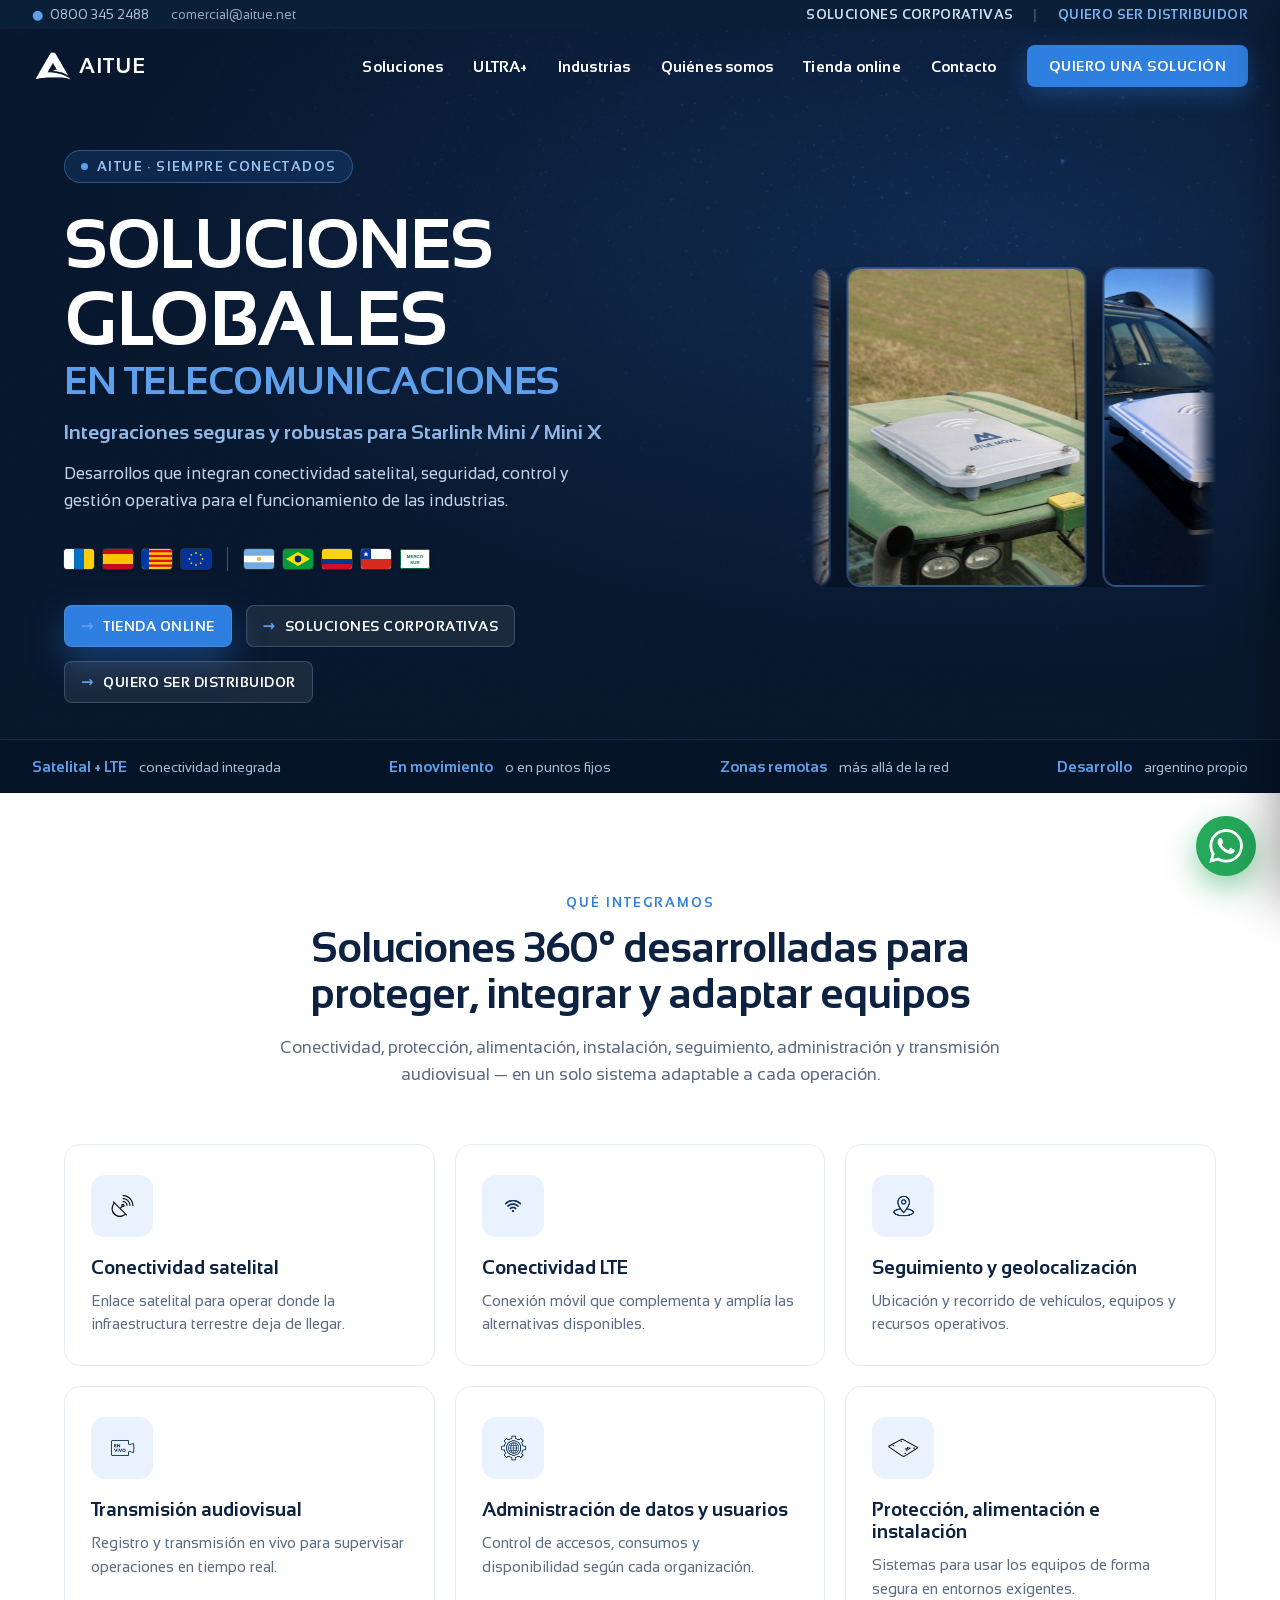
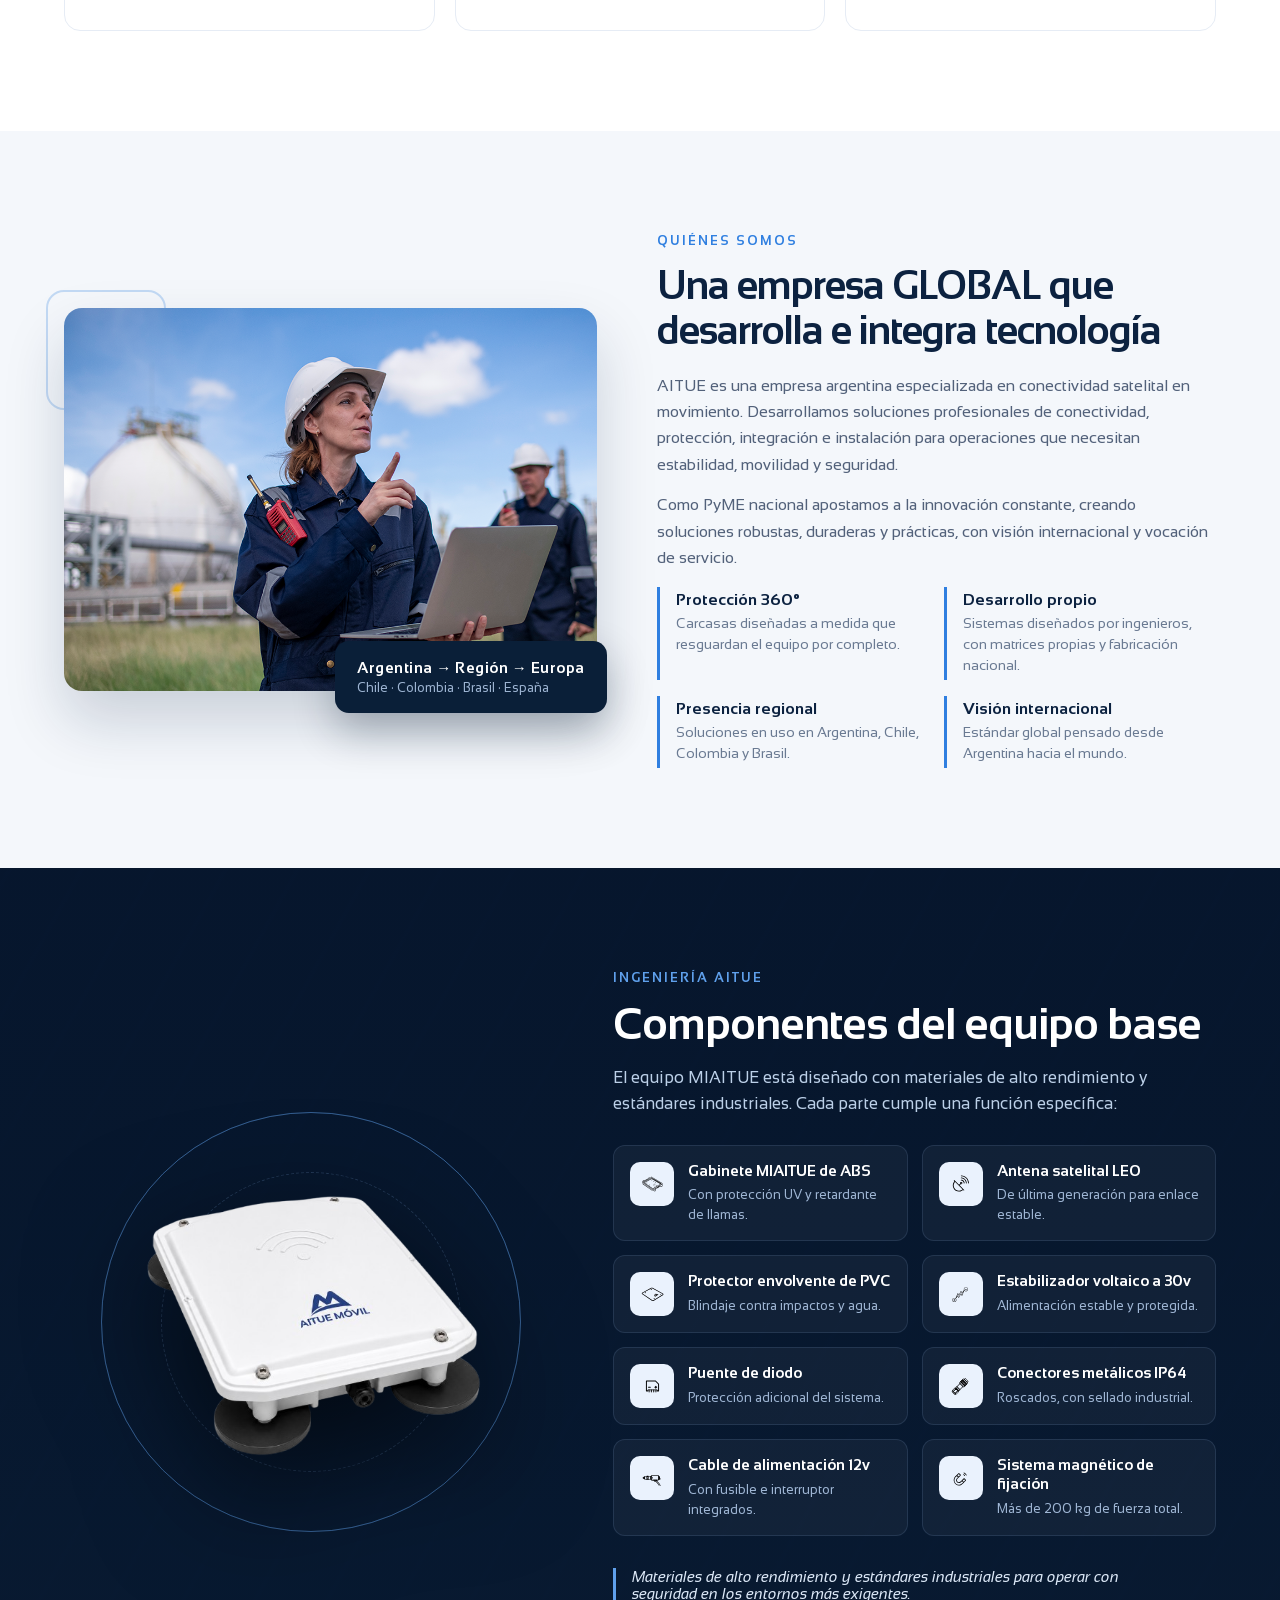
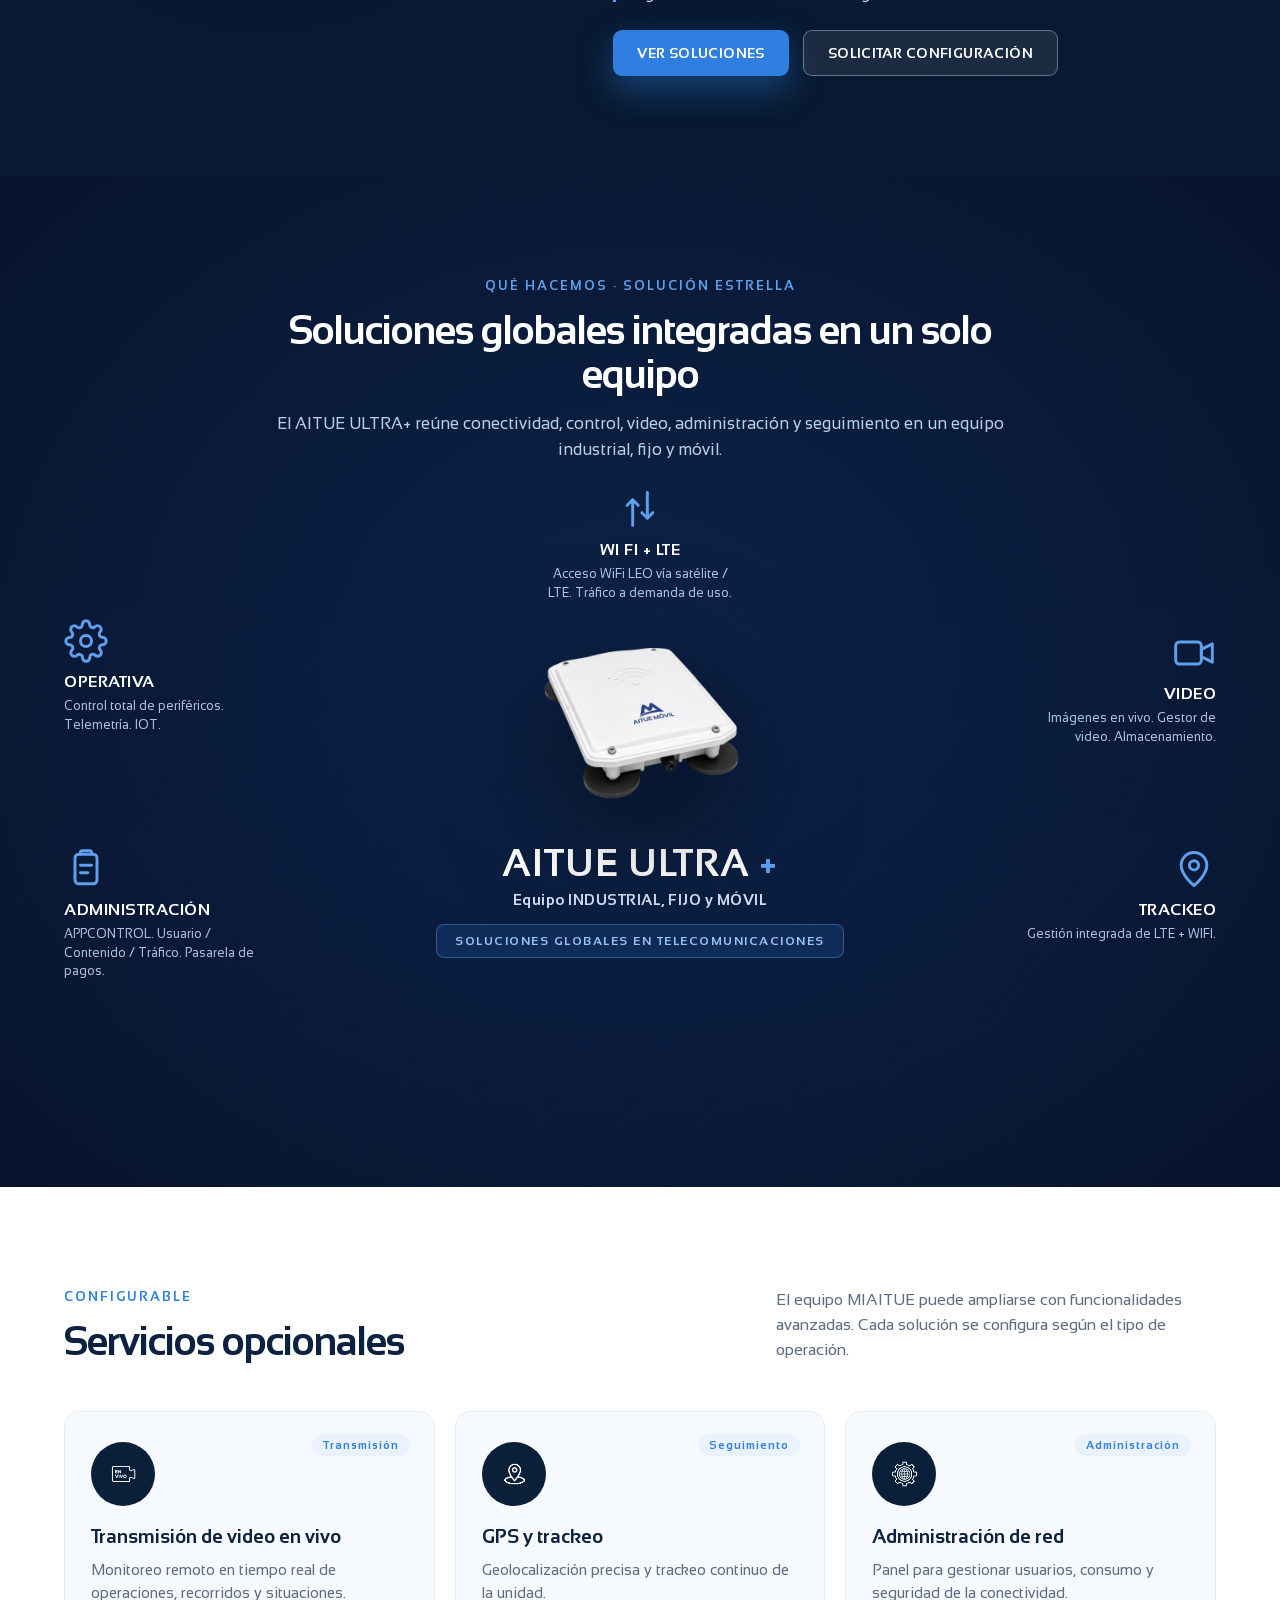
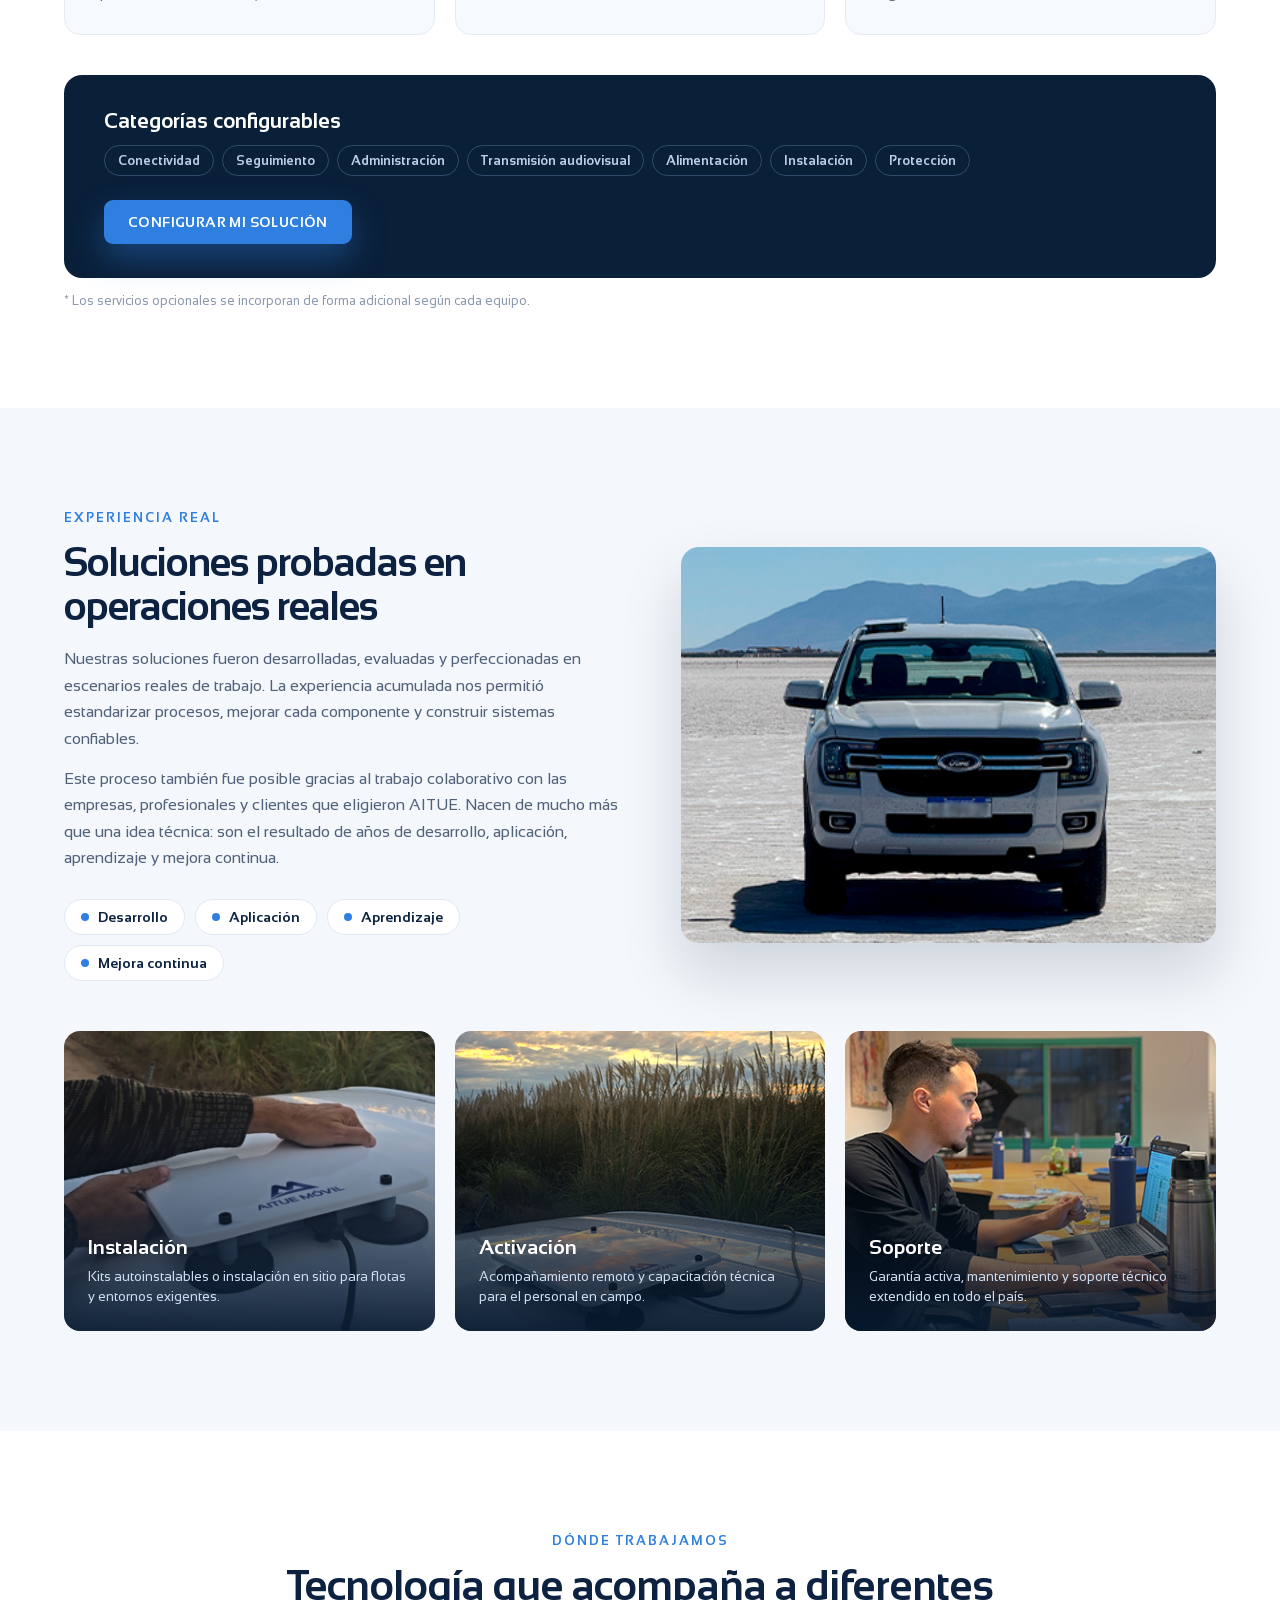
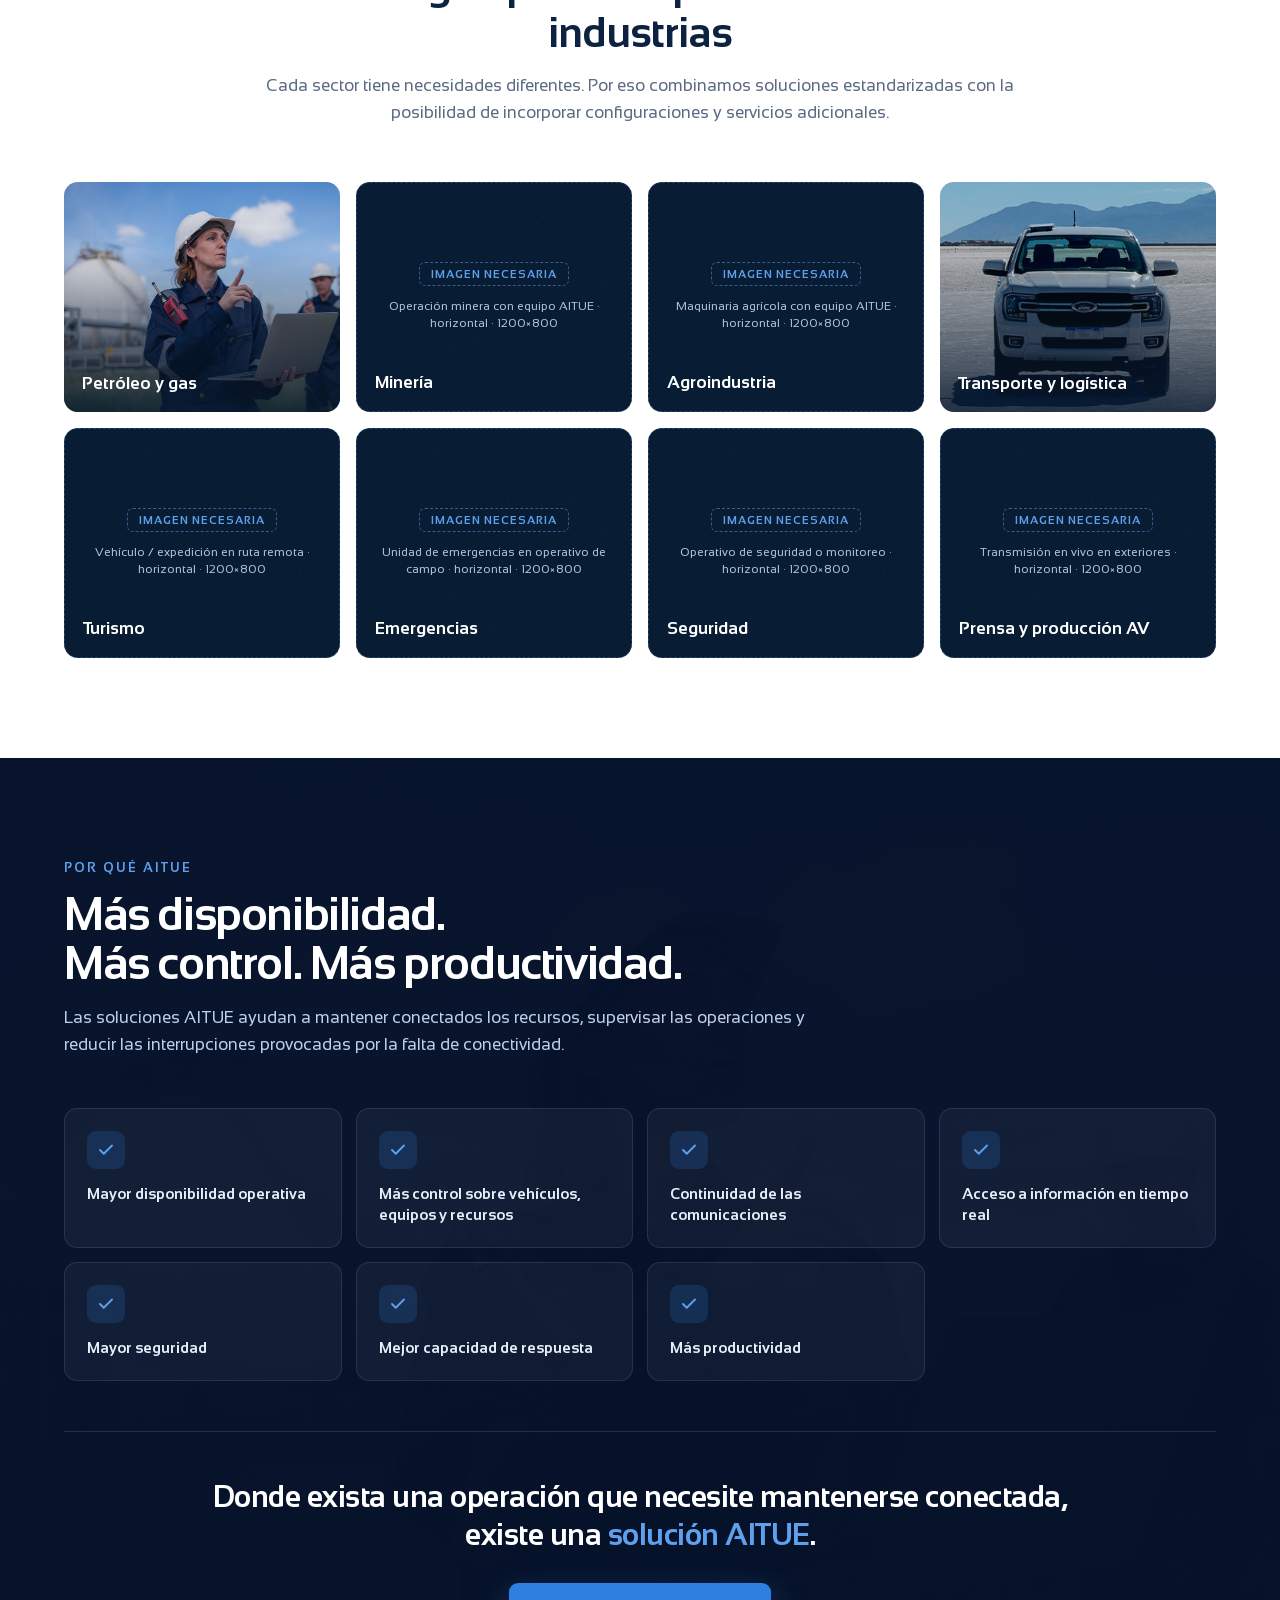
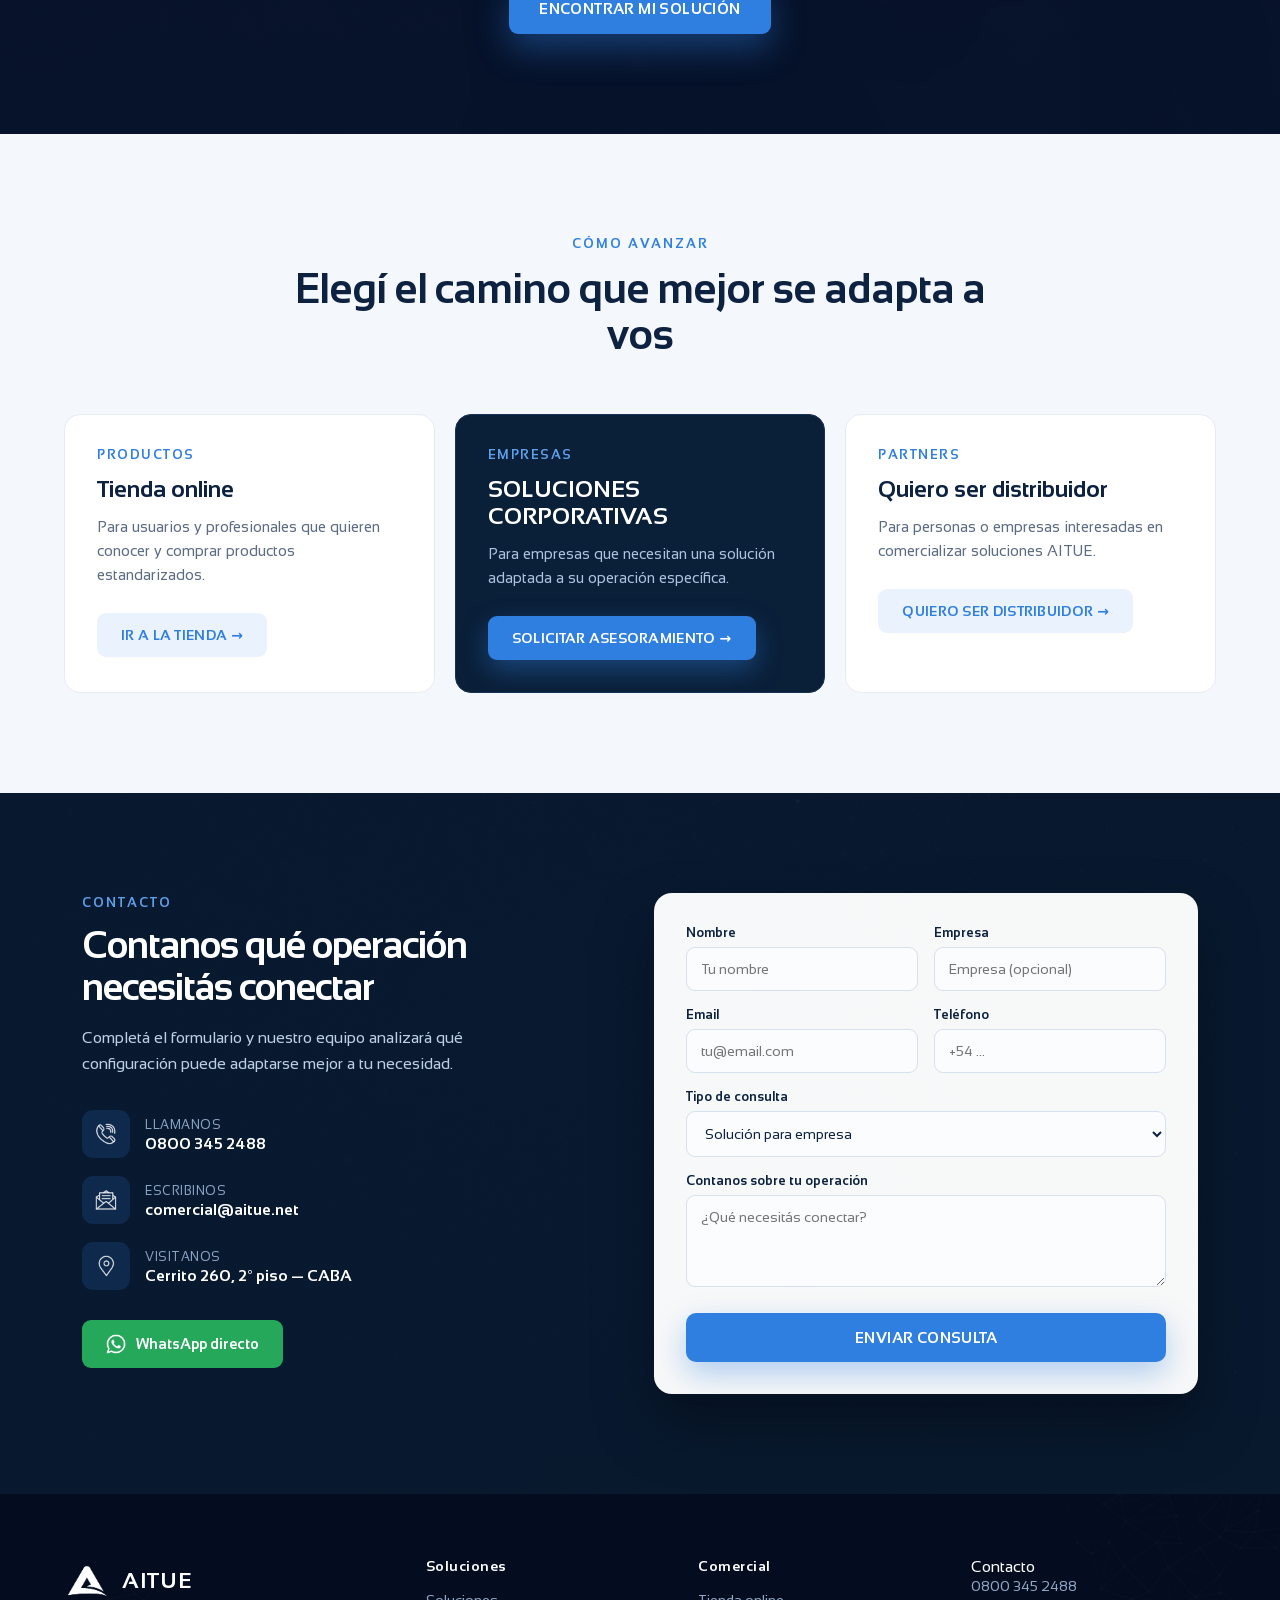
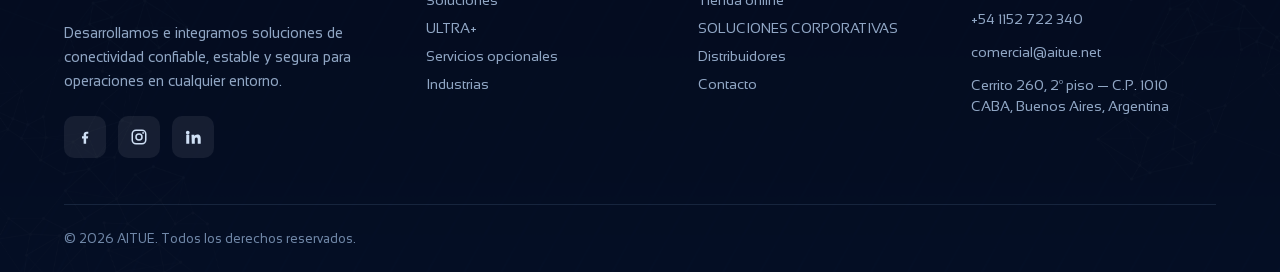
==== commit bf27d862: "arreglos" ====
--- a/index.html
+++ b/index.html
@@ -22,7 +22,7 @@
           <a href="mailto:comercial@aitue.net" style="opacity:.85;">comercial@aitue.net</a>
         </div>
         <div class="topbar-right">
-          <a class="corp" href="https://aitue.net/corporativos">SOLUCIONES CORPORATIVAS</a>
+          <a class="corp" href="corporativos.html">SOLUCIONES CORPORATIVAS</a>
           <span class="sep">|</span>
           <a class="dist" href="#contacto">QUIERO SER DISTRIBUIDOR</a>
         </div>
--- a/css/styles.css
+++ b/css/styles.css
@@ -630,3 +630,147 @@
 
 
 
+
+
+/* =========================================================
+   CORPORATIVOS · Hero
+   ========================================================= */
+.hero-corp{min-height:auto;padding:170px 32px 96px;}
+.hero-corp .hero-bg{background:url('../assets/img/aitue_corporativo_header-2.webp') center/cover;opacity:.5;}
+.hero-corp .wrap{display:block;max-width:960px;}
+.hero-corp h1{font-size:52px;line-height:1.06;letter-spacing:-1.2px;max-width:920px;}
+.hero-corp .desc{max-width:760px;font-size:17.5px;color:#cbdaee;margin:0 0 18px;}
+.hero-corp .desc.sub{color:#9fb9db;font-size:16px;margin:0 0 34px;}
+
+/* =========================================================
+   CORPORATIVOS · Slider de módulos (1 módulo por vista · 5 en total)
+   ========================================================= */
+.modules{background:var(--paper);}
+.mod-slider{position:relative;}
+.mod-viewport{overflow:hidden;cursor:grab;border-radius:20px;}
+.mod-viewport:active{cursor:grabbing;}
+.mod-track{display:flex;gap:0;will-change:transform;transition:transform .55s cubic-bezier(.2,.7,.2,1);}
+.mod-card{flex:0 0 100%;width:100%;max-width:100%;min-width:0;background:#fff;border:1px solid var(--line);
+  border-radius:20px;overflow:hidden;
+  display:grid;grid-template-columns:1.05fr 1fr;}
+.mod-card .mc-left{min-width:0;padding:44px 44px;display:flex;flex-direction:column;}
+.mod-card .mc-count{font-family:'Sansation',sans-serif;font-weight:800;font-size:13px;letter-spacing:2px;
+  color:var(--blue);margin-bottom:22px;}
+.mod-card .mc-count b{color:var(--navy-500);}
+.mod-card .ic{width:64px;height:64px;border-radius:16px;background:var(--blue-soft);color:var(--blue);
+  display:flex;align-items:center;justify-content:center;margin-bottom:22px;flex:none;}
+.mod-card .ic svg{width:34px;height:34px;}
+.mod-card h3{font-family:'Sansation',sans-serif;font-weight:800;color:var(--navy-500);font-size:27px;
+  line-height:1.12;letter-spacing:-.4px;margin:0 0 16px;}
+.mod-card .mc-left p{color:var(--ink-soft);font-size:15.5px;line-height:1.65;margin:0 0 12px;}
+.mod-card .mc-panel{min-width:0;background:var(--navy-700);position:relative;overflow:hidden;
+  padding:44px 42px;display:flex;flex-direction:column;justify-content:center;}
+.mod-card .mc-panel::before{content:"";position:absolute;inset:0;
+  background:radial-gradient(120% 90% at 100% 0%,rgba(47,127,224,.28),transparent 60%);}
+.mod-card .list-label{position:relative;color:var(--blue-light);font-weight:700;font-size:13px;
+  letter-spacing:1px;text-transform:uppercase;margin:0 0 20px;}
+.mod-card ul{position:relative;display:flex;flex-direction:column;gap:14px;margin:0;}
+.mod-card li{position:relative;padding-left:30px;color:#dbe6f5;font-size:15px;line-height:1.5;}
+.mod-card li::before{content:"";position:absolute;left:0;top:2px;width:18px;height:18px;border-radius:50%;
+  background:rgba(47,127,224,.2);box-shadow:inset 0 0 0 1.5px var(--blue-light);}
+.mod-card li::after{content:"";position:absolute;left:5.5px;top:6.5px;width:6px;height:3.5px;
+  border-left:1.8px solid var(--blue-light);border-bottom:1.8px solid var(--blue-light);transform:rotate(-45deg);}
+
+.mod-nav{display:flex;justify-content:space-between;align-items:center;margin-top:28px;gap:20px;}
+.mod-dots{display:flex;gap:9px;flex-wrap:wrap;}
+.mod-dots button{width:9px;height:9px;border-radius:50%;border:none;padding:0;cursor:pointer;
+  background:#c7d5e8;transition:width .25s,background .25s;}
+.mod-dots button.on{width:26px;border-radius:6px;background:var(--blue);}
+.mod-arrows{display:flex;gap:12px;}
+.mod-arrows button{width:50px;height:50px;border-radius:12px;border:1px solid var(--line);
+  background:#fff;color:var(--navy-500);cursor:pointer;display:flex;align-items:center;justify-content:center;
+  transition:background .2s,color .2s,border-color .2s,transform .2s;}
+.mod-arrows button:hover{background:var(--blue);color:#fff;border-color:var(--blue);transform:translateY(-2px);}
+.mod-arrows button:disabled{opacity:.4;cursor:default;transform:none;background:#fff;color:var(--navy-500);
+  border-color:var(--line);}
+.mod-arrows svg{width:20px;height:20px;}
+
+/* =========================================================
+   CORPORATIVOS · Soluciones globales · intro con estilo
+   ========================================================= */
+.gintro{display:grid;grid-template-columns:1fr 1fr;gap:0;align-items:stretch;margin-bottom:8px;}
+.gintro .gcol{display:flex;flex-direction:column;gap:16px;padding:4px 0;}
+.gintro .gcol:first-child{padding-right:48px;}
+.gintro .gcol:last-child{padding-left:48px;border-left:1px solid var(--line);}
+.gintro .gcol p{color:var(--ink-soft);font-size:16.5px;line-height:1.75;margin:0;}
+.gintro .gcol p.lead{color:var(--navy-500);font-weight:600;}
+.gintro .gcol p .accent{color:var(--blue);font-weight:700;}
+.gcallout{display:flex;align-items:center;gap:20px;background:var(--navy-700);border-radius:16px;
+  padding:26px 32px;margin-top:8px;}
+.gcallout .gc-ic{flex:none;width:52px;height:52px;border-radius:13px;background:rgba(47,127,224,.18);
+  color:var(--blue-light);display:flex;align-items:center;justify-content:center;}
+.gcallout .gc-ic svg{width:26px;height:26px;}
+.gcallout p{color:#dbe6f5;font-size:16px;line-height:1.6;margin:0;}
+.gcallout p b{color:#fff;}
+
+/* =========================================================
+   CORPORATIVOS · Implementación (3 modelos)
+   ========================================================= */
+.impl-grid{display:grid;grid-template-columns:repeat(3,1fr);gap:22px;margin-top:52px;}
+.impl-card{background:#fff;border:1px solid var(--line);border-radius:18px;padding:34px 30px;
+  transition:transform .3s,box-shadow .3s,border-color .3s;}
+.impl-card:hover{transform:translateY(-6px);box-shadow:0 22px 44px rgba(12,34,64,.1);border-color:#cfe0f5;}
+.impl-card .num{font-family:'Sansation',sans-serif;font-weight:800;font-size:14px;letter-spacing:1.5px;
+  color:var(--blue);margin-bottom:16px;}
+.impl-card h3{font-family:'Sansation',sans-serif;font-weight:800;color:var(--navy-500);font-size:21px;
+  line-height:1.2;margin:0 0 14px;}
+.impl-card p{color:var(--ink-mute);font-size:15px;line-height:1.65;margin:0 0 12px;}
+.impl-card p:last-child{margin-bottom:0;}
+
+/* =========================================================
+   CORPORATIVOS · Soporte (split navy) y Satelital a medida (split claro)
+   ========================================================= */
+.soporte{position:relative;background:var(--navy-700);overflow:hidden;}
+.soporte .bg{position:absolute;inset:0;background:url('../assets/img/soporte.jpg') center/cover;opacity:.5;}
+.soporte .tint{position:absolute;inset:0;background:linear-gradient(120deg,rgba(8,26,48,.94),rgba(8,26,48,.78));}
+.soporte .wrap{position:relative;z-index:2;display:flex;gap:56px;align-items:center;}
+.soporte .body{flex:1.2;min-width:0;}
+.soporte .body h2{color:#fff;font-weight:800;font-size:40px;line-height:1.1;letter-spacing:-1px;margin:14px 0 20px;}
+.soporte .body p{color:#c4d4e8;font-size:16px;line-height:1.7;margin:0 0 14px;}
+.soporte .body p:last-child{margin-bottom:0;}
+.soporte .fig{flex:.9;min-width:0;}
+.soporte .fig img{width:100%;border-radius:18px;box-shadow:0 30px 60px rgba(0,0,0,.4);}
+
+.medida .split{align-items:center;}
+.medida .fig{flex:1;}
+.medida .fig img{width:100%;border-radius:18px;box-shadow:0 30px 60px rgba(12,34,64,.16);}
+.medida .body{flex:1.1;}
+.medida .body h2{color:var(--navy-500);font-weight:800;font-size:40px;line-height:1.12;letter-spacing:-1px;margin:14px 0 18px;}
+.medida .body p{color:var(--ink-soft);font-size:16px;line-height:1.7;margin:0 0 14px;}
+.medida .body p:last-child{margin-bottom:0;}
+
+@media(max-width:920px){
+  .hero-corp{padding:120px 20px 64px;}
+  .hero-corp h1{font-size:28px;}
+  .mod-card{grid-template-columns:1fr;}
+  .mod-card .mc-left{padding:30px 26px 26px;}
+  .mod-card .mc-panel{padding:30px 26px;}
+  .gintro{grid-template-columns:1fr;gap:0;}
+.gintro .gcol:first-child{padding-right:0;}
+.gintro .gcol:last-child{padding-left:0;border-left:none;border-top:1px solid var(--line);padding-top:16px;margin-top:4px;}
+  .impl-grid{grid-template-columns:1fr;}
+  .soporte .wrap,.medida .split{flex-direction:column;}
+  .soporte .body,.soporte .fig,.medida .body,.medida .fig{width:100%;}
+  .soporte .body h2,.medida .body h2{font-size:26px;}
+}
+@media(max-width:560px){
+  .mod-card h3{font-size:23px;}
+  .gcallout{flex-direction:column;align-items:flex-start;gap:14px;}
+  .mod-nav{flex-direction:column-reverse;align-items:stretch;gap:16px;}
+  .mod-arrows{justify-content:center;}
+  .mod-dots{justify-content:center;}
+}
+
+/* Título hero: segunda línea (TELECOMUNICACIONES) más chica */
+.hero h1 .h1-sub{
+  display:block;
+  font-size:.56em;        /* más chico que las líneas grandes */
+  line-height:1.05;
+  letter-spacing:-.5px;
+  margin-top:4px;
+}
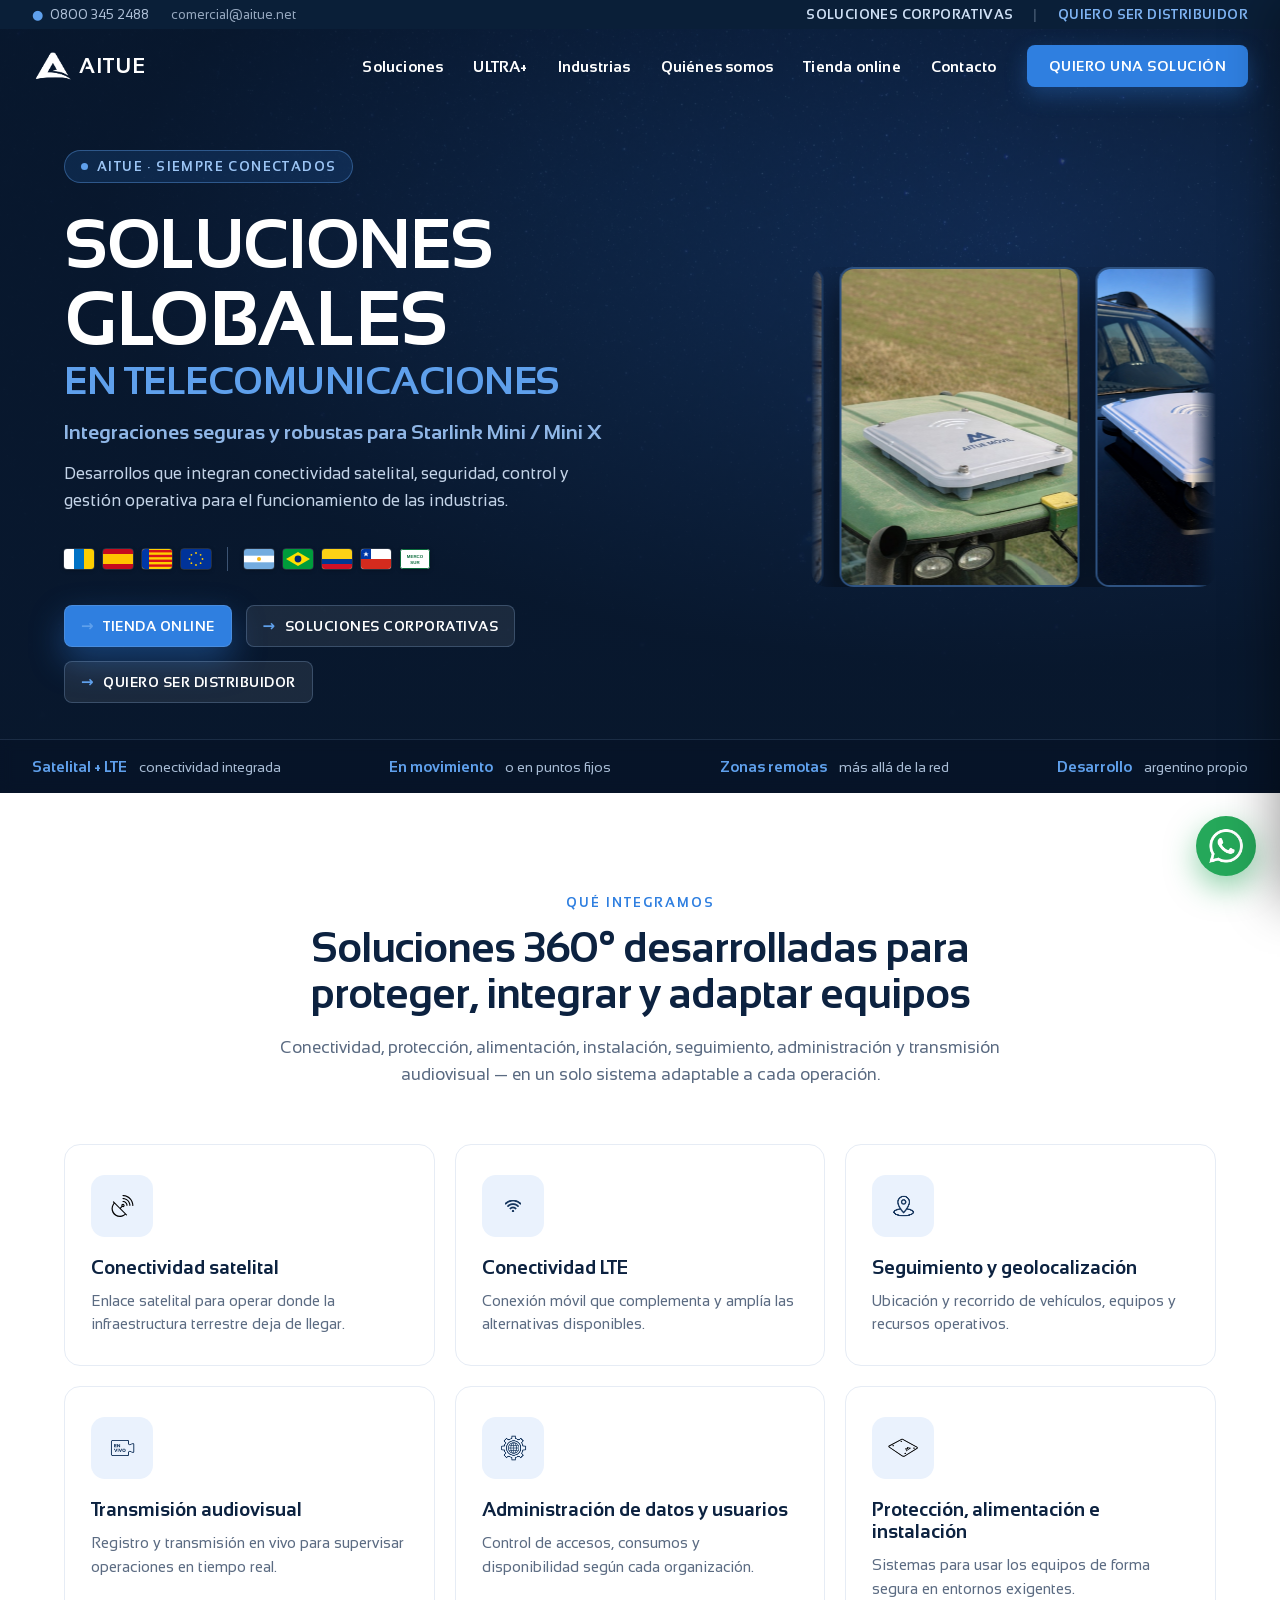
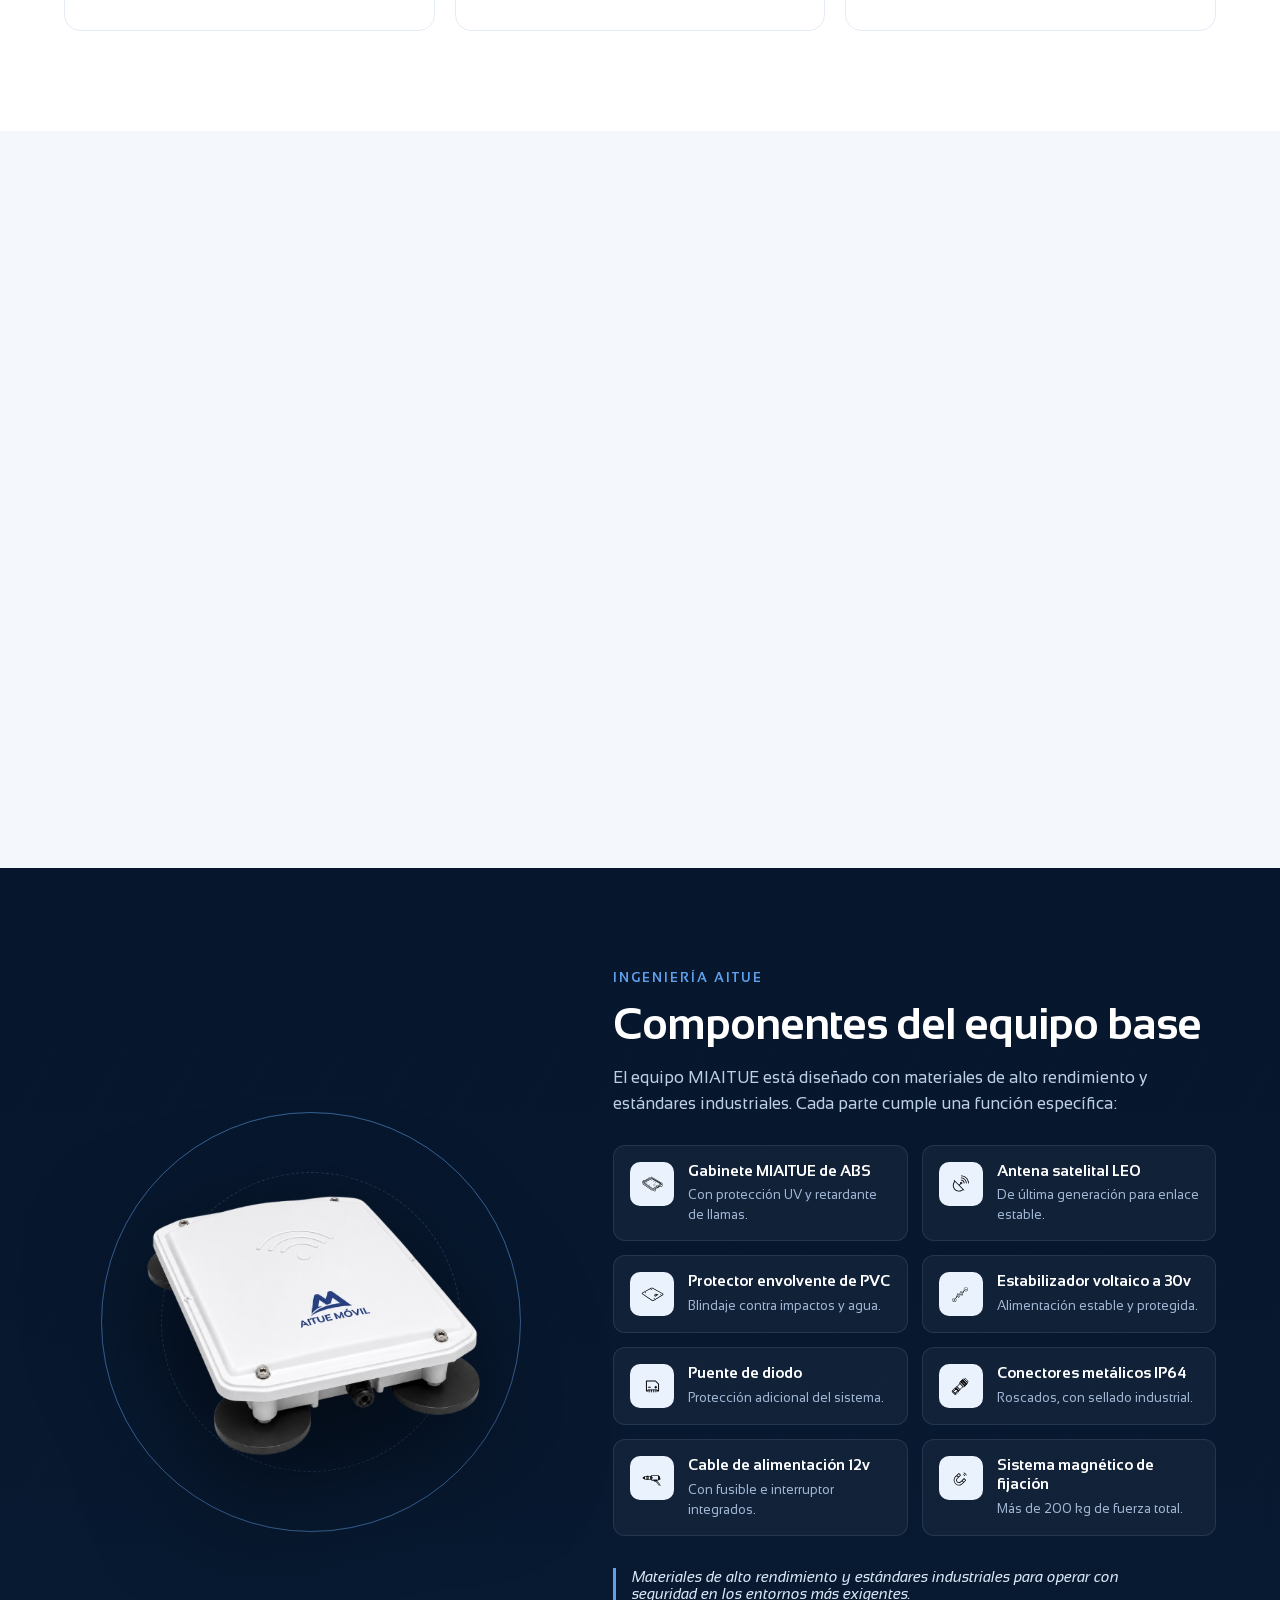
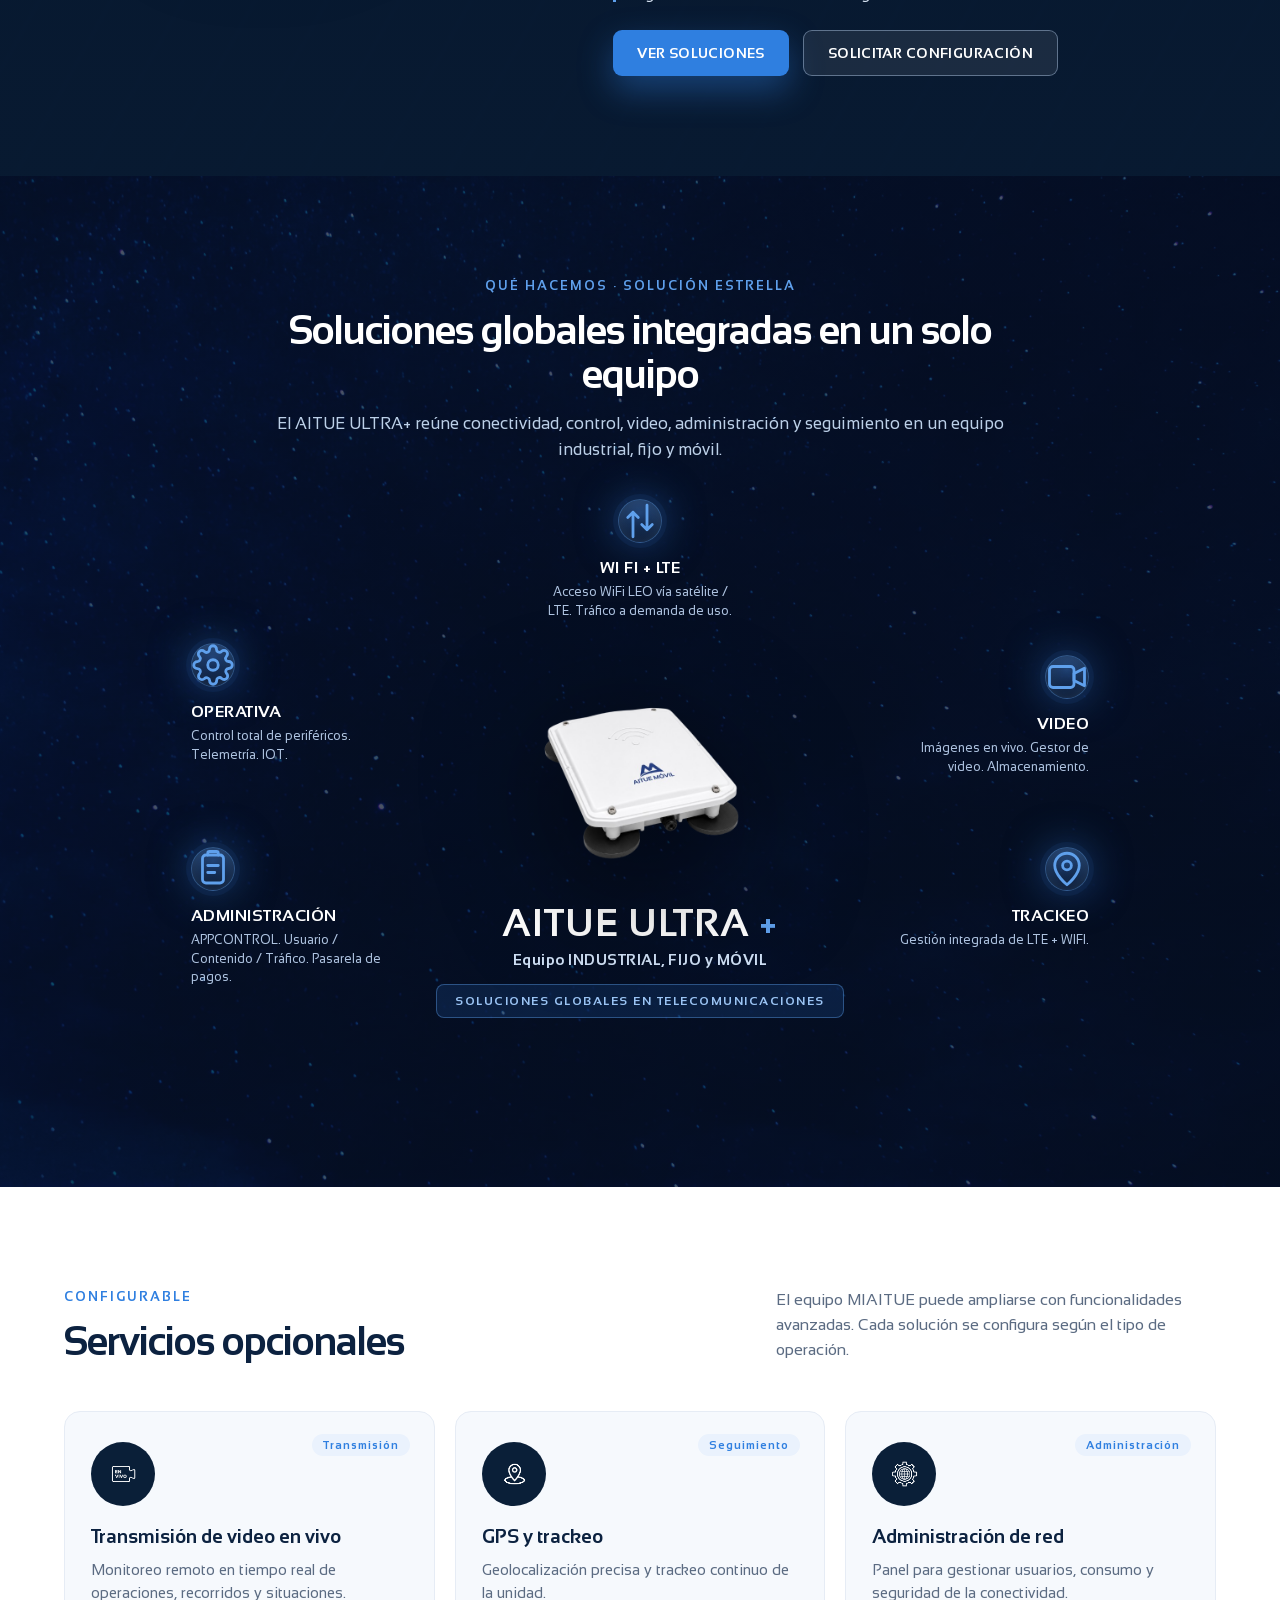
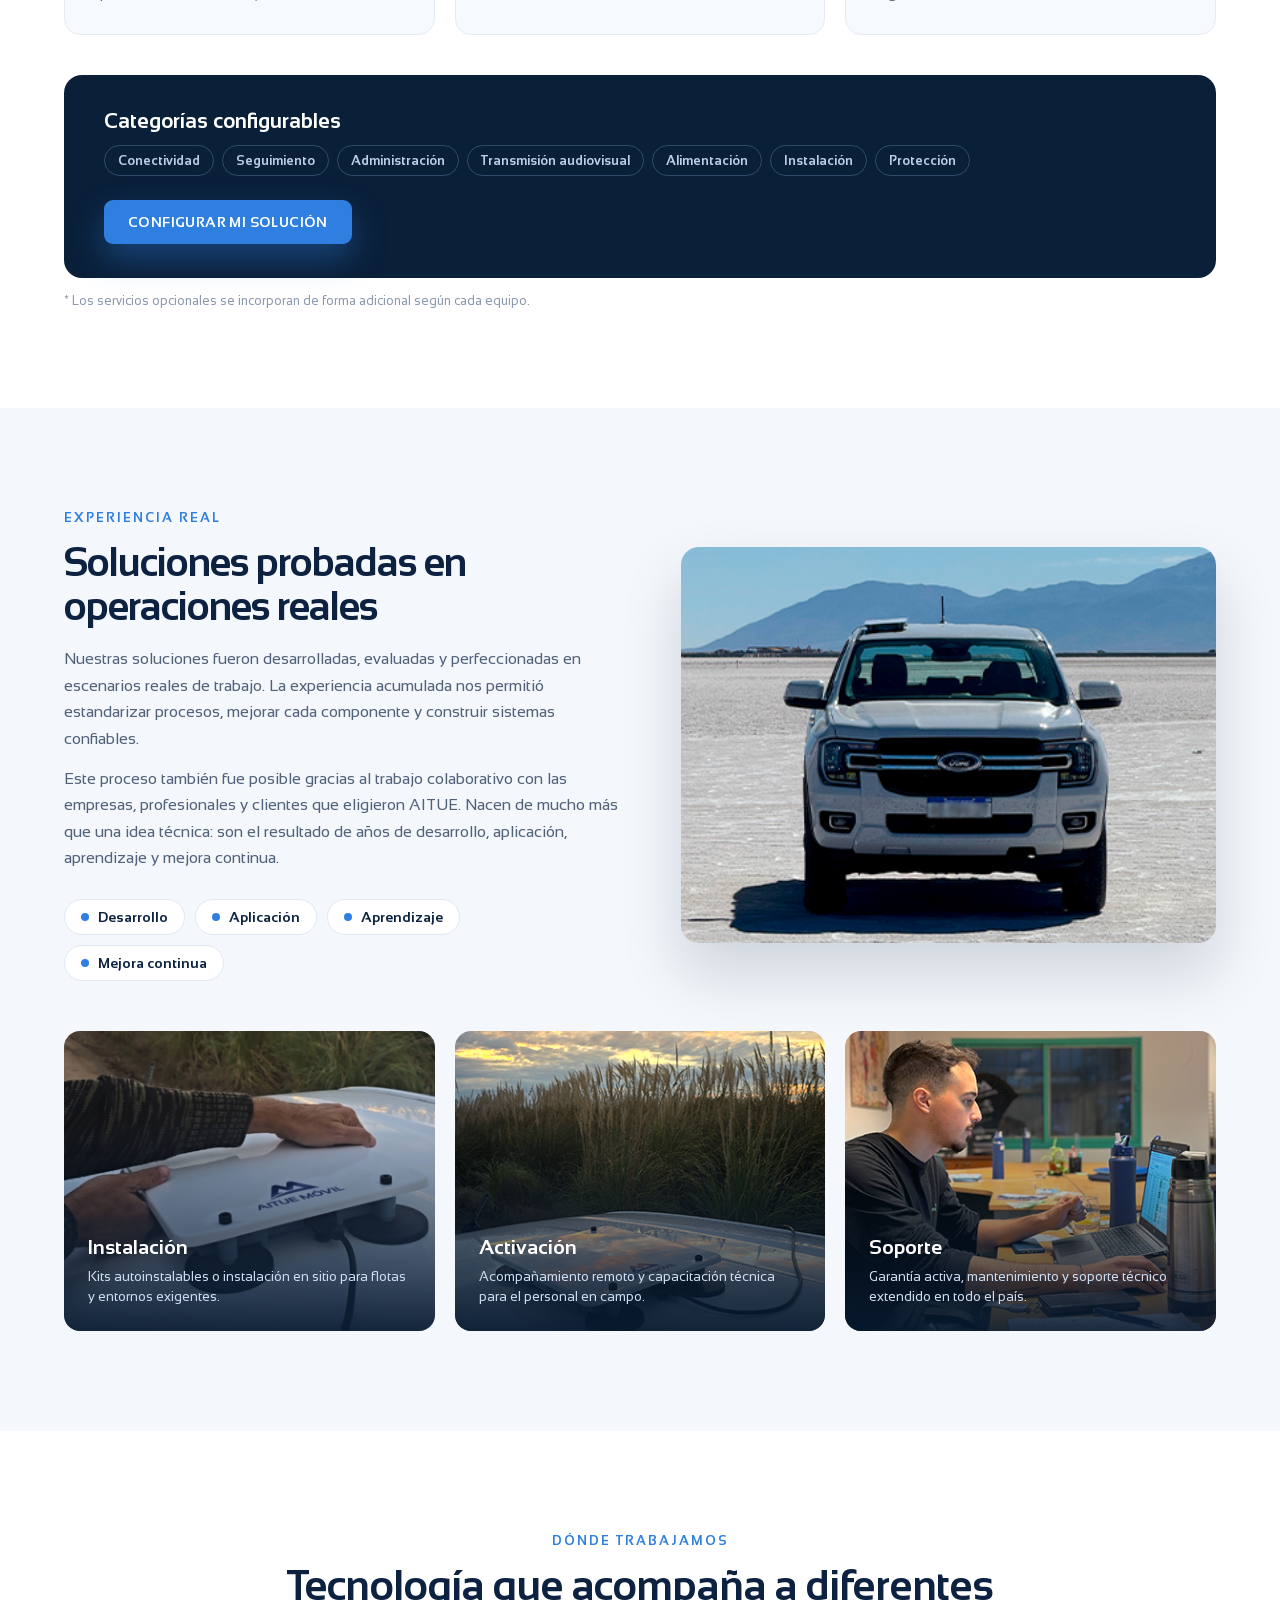
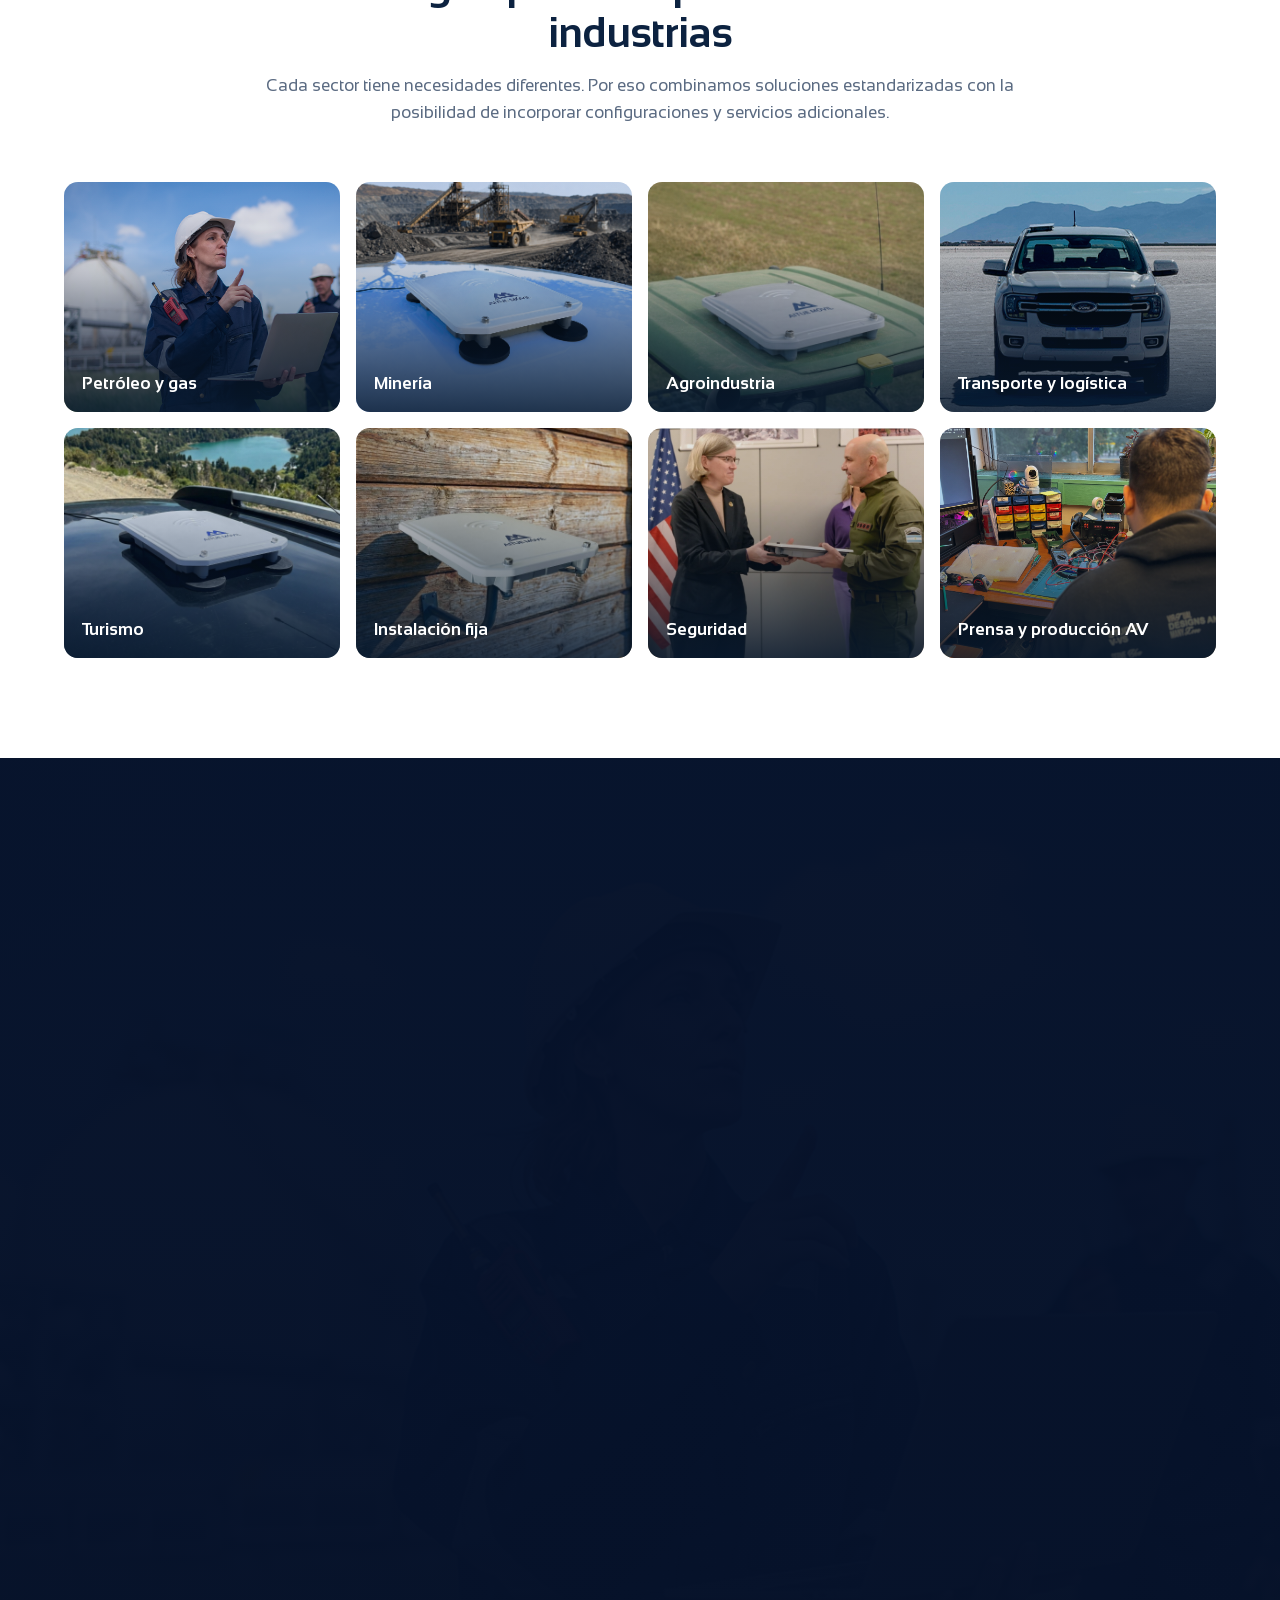
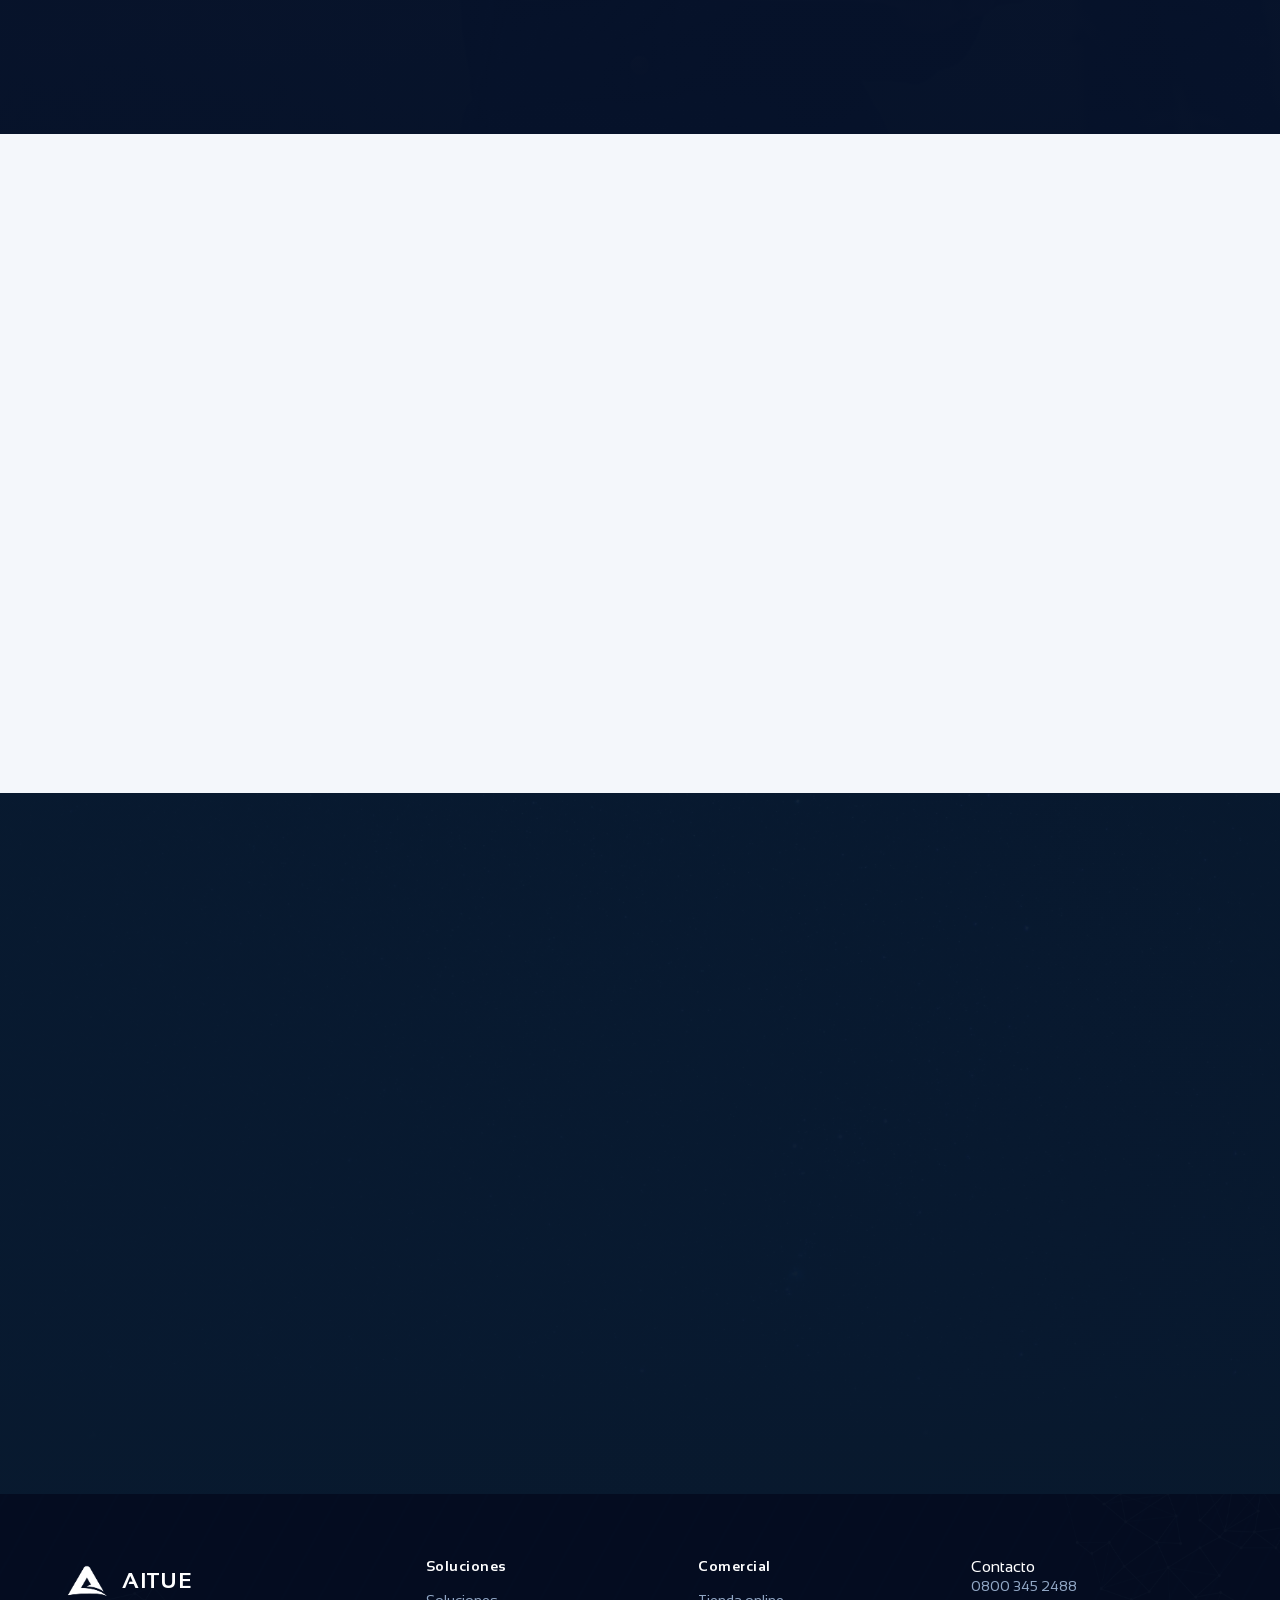
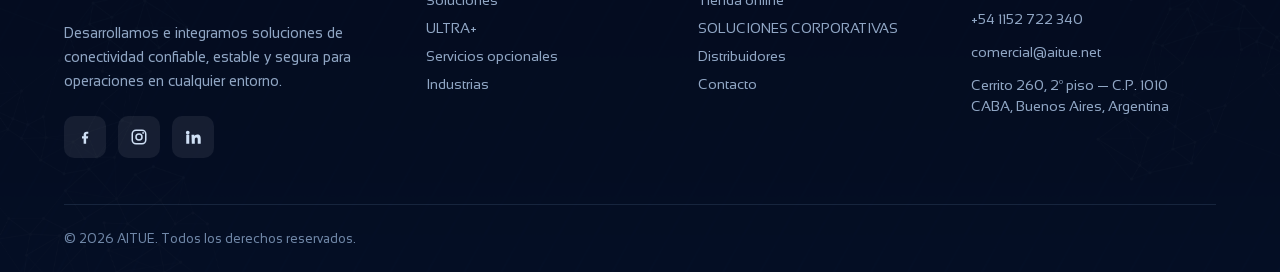
==== commit 1a357899: "arreglos" ====
--- a/index.html
+++ b/index.html
@@ -336,13 +336,13 @@
       </div>
       <div class="ind-grid">
         <div class="icell reveal"><img src="assets/img/960x691.webp" alt="Petróleo y gas"><div class="grad"></div><div class="txt"><h3>Petróleo y gas</h3></div></div>
-        <div class="icell ph reveal"><img src="assets/img/team-pattern.webp" alt=""><div class="grad"></div><div class="need"><span class="lbl">IMAGEN NECESARIA</span><small>Operación minera con equipo AITUE · horizontal · 1200×800</small></div><div class="txt"><h3>Minería</h3></div></div>
-        <div class="icell ph reveal"><img src="assets/img/team-pattern.webp" alt=""><div class="grad"></div><div class="need"><span class="lbl">IMAGEN NECESARIA</span><small>Maquinaria agrícola con equipo AITUE · horizontal · 1200×800</small></div><div class="txt"><h3>Agroindustria</h3></div></div>
+        <div class="icell reveal"><img src="assets/img/4.png" alt=""><div class="grad"></div><div class="need"><span class="lbl">IMAGEN NECESARIA</span><small>Operación minera con equipo AITUE · horizontal · 1200×800</small></div><div class="txt"><h3>Minería</h3></div></div>
+        <div class="icell reveal"><img src="assets/img/1.jpg" alt=""><div class="grad"></div><div class="need"><span class="lbl">IMAGEN NECESARIA</span><small>Maquinaria agrícola con equipo AITUE · horizontal · 1200×800</small></div><div class="txt"><h3>Agroindustria</h3></div></div>
         <div class="icell reveal"><img src="assets/img/404x299.webp" alt="Transporte y logística"><div class="grad"></div><div class="txt"><h3>Transporte y logística</h3></div></div>
-        <div class="icell ph reveal"><img src="assets/img/team-pattern.webp" alt=""><div class="grad"></div><div class="need"><span class="lbl">IMAGEN NECESARIA</span><small>Vehículo / expedición en ruta remota · horizontal · 1200×800</small></div><div class="txt"><h3>Turismo</h3></div></div>
-        <div class="icell ph reveal"><img src="assets/img/team-pattern.webp" alt=""><div class="grad"></div><div class="need"><span class="lbl">IMAGEN NECESARIA</span><small>Unidad de emergencias en operativo de campo · horizontal · 1200×800</small></div><div class="txt"><h3>Emergencias</h3></div></div>
-        <div class="icell ph reveal"><img src="assets/img/team-pattern.webp" alt=""><div class="grad"></div><div class="need"><span class="lbl">IMAGEN NECESARIA</span><small>Operativo de seguridad o monitoreo · horizontal · 1200×800</small></div><div class="txt"><h3>Seguridad</h3></div></div>
-        <div class="icell ph reveal"><img src="assets/img/team-pattern.webp" alt=""><div class="grad"></div><div class="need"><span class="lbl">IMAGEN NECESARIA</span><small>Transmisión en vivo en exteriores · horizontal · 1200×800</small></div><div class="txt"><h3>Prensa y producción AV</h3></div></div>
+        <div class="icell reveal"><img src="assets/img/3.jpg" alt=""><div class="grad"></div><div class="need"><span class="lbl">IMAGEN NECESARIA</span><small>Vehículo / expedición en ruta remota · horizontal · 1200×800</small></div><div class="txt"><h3>Turismo</h3></div></div>
+        <div class="icell reveal"><img src="assets/img/6.jpg" alt=""><div class="grad"></div><div class="need"><span class="lbl">IMAGEN NECESARIA</span><small>Unidad de emergencias en operativo de campo · horizontal · 1200×800</small></div><div class="txt"><h3>Instalación fija</h3></div></div>
+        <div class="icell reveal"><img src="assets/img/prensa.jpg" alt=""><div class="grad"></div><div class="need"><span class="lbl">IMAGEN NECESARIA</span><small>Operativo de seguridad o monitoreo · horizontal · 1200×800</small></div><div class="txt"><h3>Seguridad</h3></div></div>
+        <div class="icell reveal"><img src="assets/img/IMG_6743.jpg" alt=""><div class="grad"></div><div class="need"><span class="lbl">IMAGEN NECESARIA</span><small>Transmisión en vivo en exteriores · horizontal · 1200×800</small></div><div class="txt"><h3>Prensa y producción AV</h3></div></div>
        
       </div>
     </div>
--- a/css/styles.css
+++ b/css/styles.css
@@ -293,16 +293,17 @@
 .solmap .bg{position:absolute;inset:0;
   background:url('../assets/img/960x691-2.webp') center/cover;opacity:.5;}
 .solmap .tint{position:absolute;inset:0;
-  background:radial-gradient(80% 80% at 50% 46%,rgba(20,52,98,.55),rgba(6,18,42,.96));}
+  background:linear-gradient(rgba(6,18,42,.72),rgba(6,18,42,.72)),
+             url('../assets/img/galaxia.jpg') center/cover no-repeat;}
 .solmap .wrap{position:relative;z-index:2;}
 .sol-head{text-align:center;max-width:760px;margin:0 auto 24px;}
 .sol-head h2{color:#fff;font-weight:800;font-size:40px;line-height:1.1;letter-spacing:-1px;margin:14px 0 14px;}
 .sol-head p{color:#bcd0e8;font-size:16.5px;line-height:1.6;margin:0;}
 
-.sol-stage{position:relative;min-height:660px;display:flex;flex-direction:column;
+.sol-stage{position:relative;min-height:620px;display:flex;flex-direction:column;
   align-items:center;justify-content:center;}
-.sol-center{display:flex;flex-direction:column;align-items:center;text-align:center;z-index:3;max-width:460px;}
-.sol-center img{width:250px;filter:drop-shadow(0 30px 60px rgba(0,0,0,.6));animation:float 7s ease-in-out infinite;}
+.sol-center{display:flex;flex-direction:column;align-items:center;text-align:center;z-index:3;width:100%;max-width:520px;margin:0 auto;}
+.sol-center img{display:block;margin:120px auto 0;width:250px;filter:drop-shadow(0 30px 60px rgba(0,0,0,.6));animation:float 7s ease-in-out infinite;}
 .sol-title{font-family:'Sansation',sans-serif;font-weight:800;color:#fff;font-size:44px;letter-spacing:1px;margin-top:16px;}
 .sol-title .plus{color:var(--blue-light);}
 .sol-sub{color:#cfe0f5;font-size:15px;font-weight:600;margin-top:6px;letter-spacing:.5px;}
@@ -310,20 +311,27 @@
   border:1px solid rgba(95,160,236,.4);color:#9cc5f5;font-weight:700;font-size:12px;
   letter-spacing:1.5px;padding:9px 18px;border-radius:8px;}
 
-.sol-item{position:absolute;width:230px;z-index:4;}
-.sol-item .sic{width:50px;height:50px;color:var(--blue-light);margin-bottom:10px;}
-.sol-item .sic svg{width:100%;height:100%;}
+.sol-item{position:absolute;width:220px;z-index:4;}
+.sol-item .sic{width:88px;height:88px;border-radius:50%;
+  display:flex;align-items:center;justify-content:center;
+  background:radial-gradient(circle at 50% 32%,rgba(38,84,150,.6),rgba(8,22,46,.92) 72%);
+  border:1px solid rgba(95,160,236,.45);
+  box-shadow:0 0 0 5px rgba(22,54,104,.28),0 0 42px rgba(47,127,224,.5),
+    inset 0 4px 22px rgba(130,185,255,.28);
+  color:var(--blue-light);margin-bottom:16px;transition:transform .3s,box-shadow .3s;}
+.sol-item .sic svg{width:42px;height:42px;}
+.sol-item:hover .sic{transform:translateY(-4px);box-shadow:0 0 0 5px rgba(22,54,104,.35),0 0 58px rgba(47,127,224,.7),inset 0 4px 22px rgba(130,185,255,.35);}
 .sol-item h4{font-family:'Sansation',sans-serif;font-weight:800;color:#fff;font-size:18px;letter-spacing:.5px;margin:0 0 6px;}
 .sol-item p{color:#aec3e0;font-size:13.5px;line-height:1.5;margin:0;}
 
-/* posiciones alrededor del equipo (desktop) */
-.sol-op{left:0;top:22%;}
-.sol-ad{left:0;top:60%;}
-.sol-wf{left:50%;transform:translateX(-50%);top:0;text-align:center;width:260px;}
+/* posiciones alrededor del equipo (desktop) — más cerca del centro */
+.sol-op{left:11%;top:26%;}
+.sol-ad{left:11%;top:60%;}
+.sol-wf{left:50%;transform:translateX(-50%);top:2%;text-align:center;width:250px;}
 .sol-wf .sic{margin-left:auto;margin-right:auto;}
-.sol-vi{right:0;top:24%;text-align:right;}
+.sol-vi{right:11%;top:28%;text-align:right;}
 .sol-vi .sic{margin-left:auto;}
-.sol-tk{right:0;top:60%;text-align:right;}
+.sol-tk{right:11%;top:60%;text-align:right;}
 .sol-tk .sic{margin-left:auto;}
 
 /* =========================================================
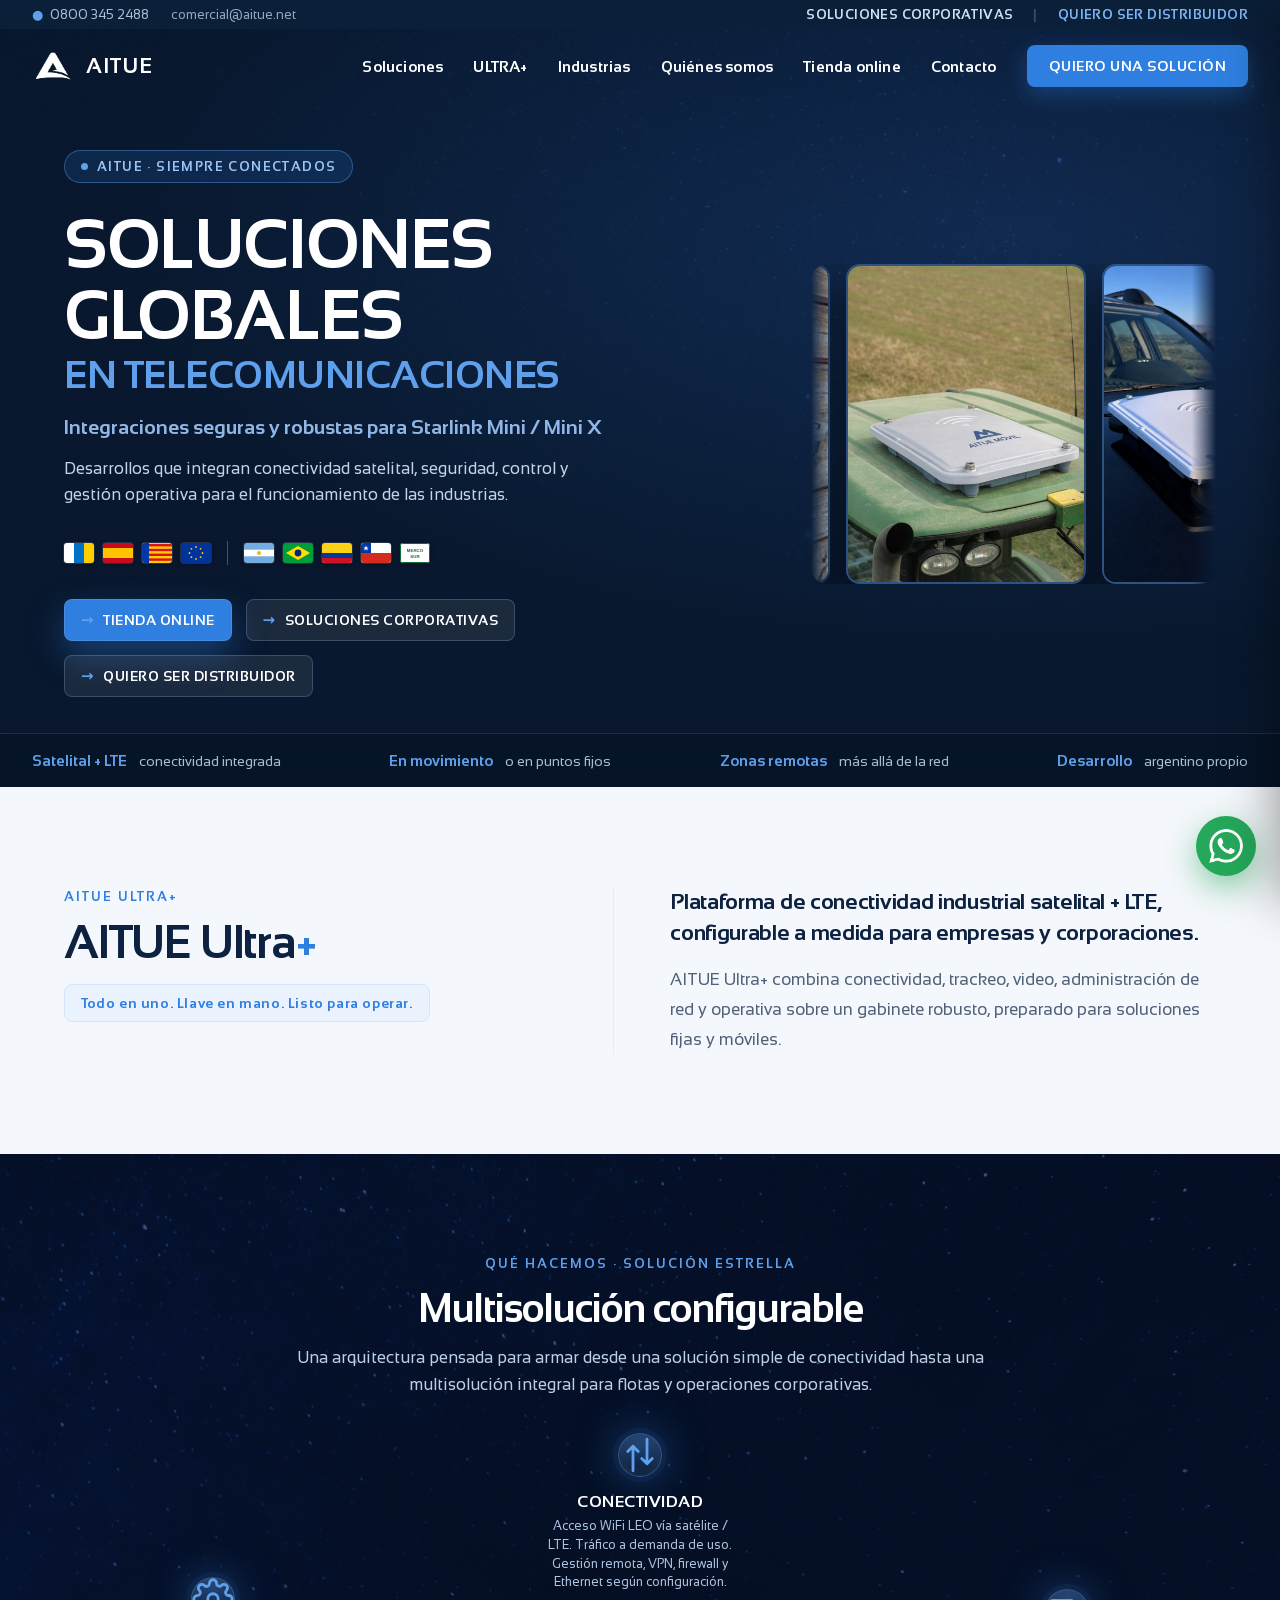
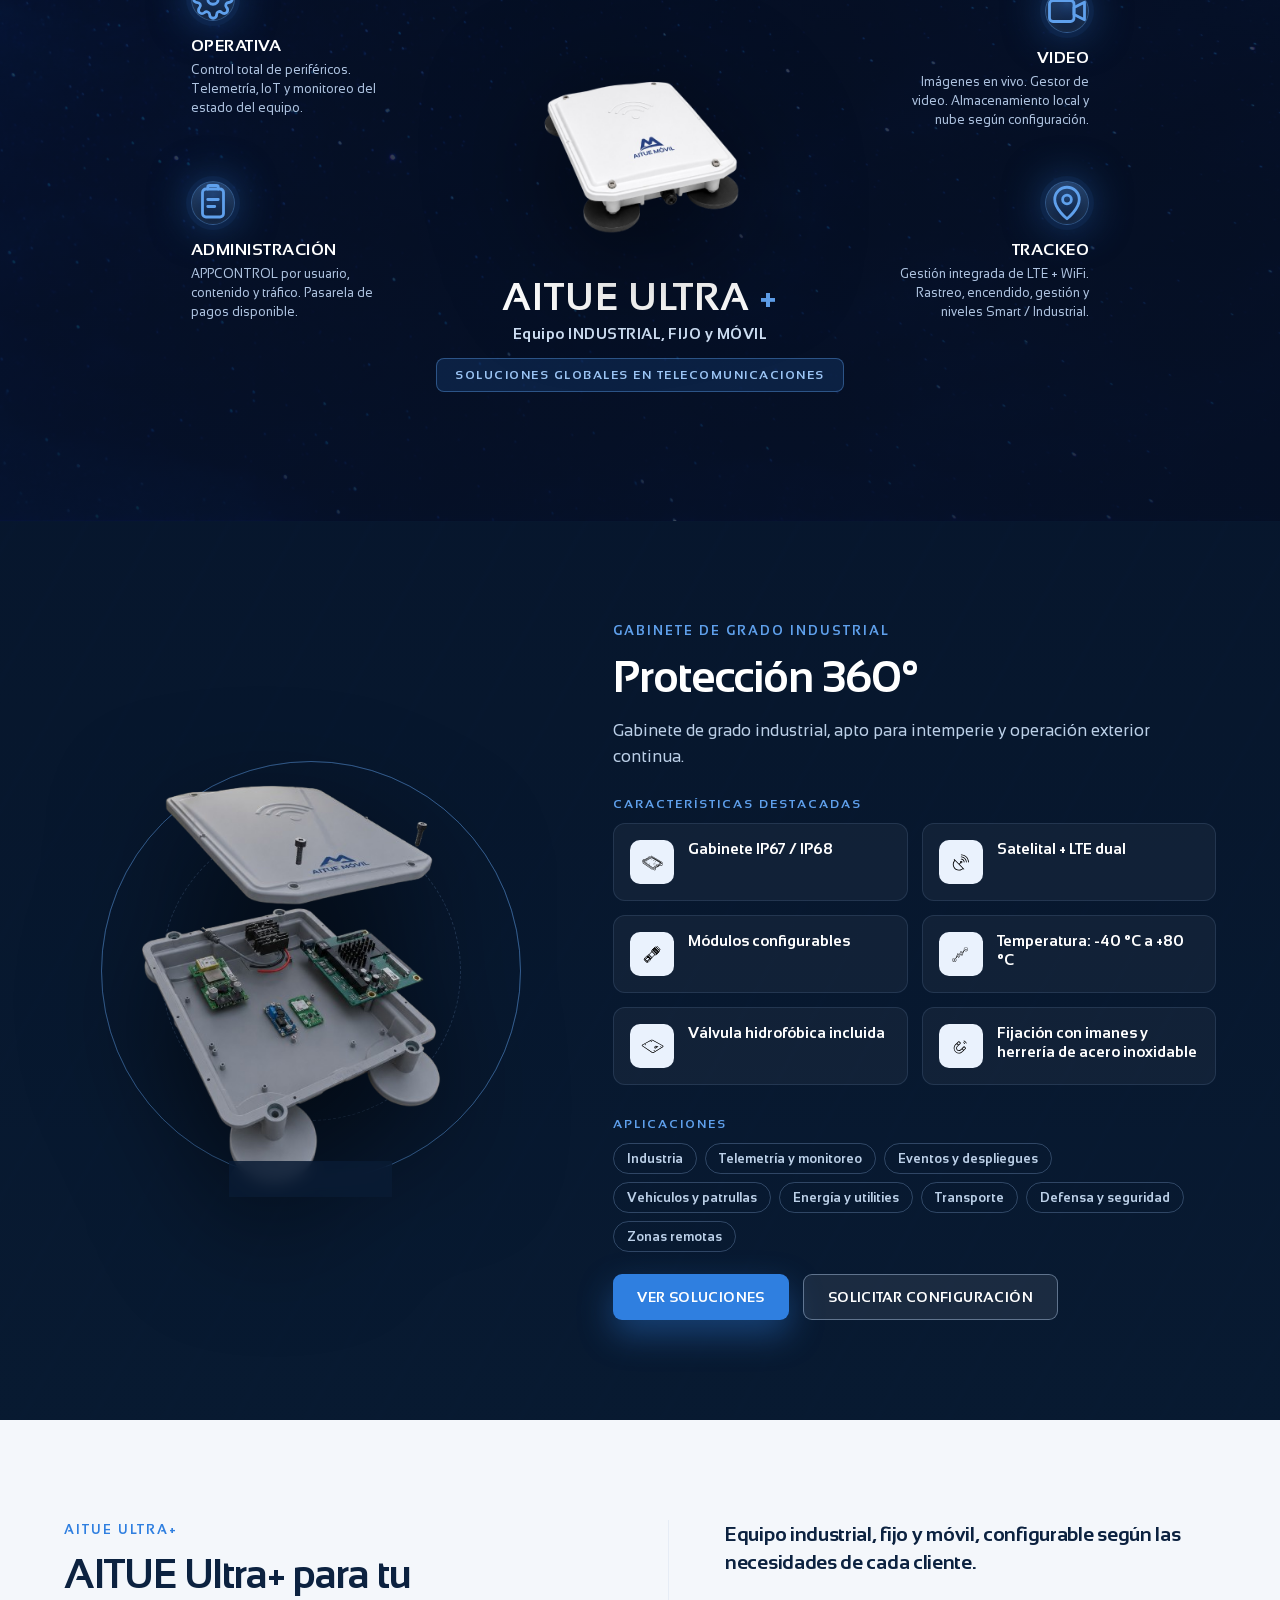
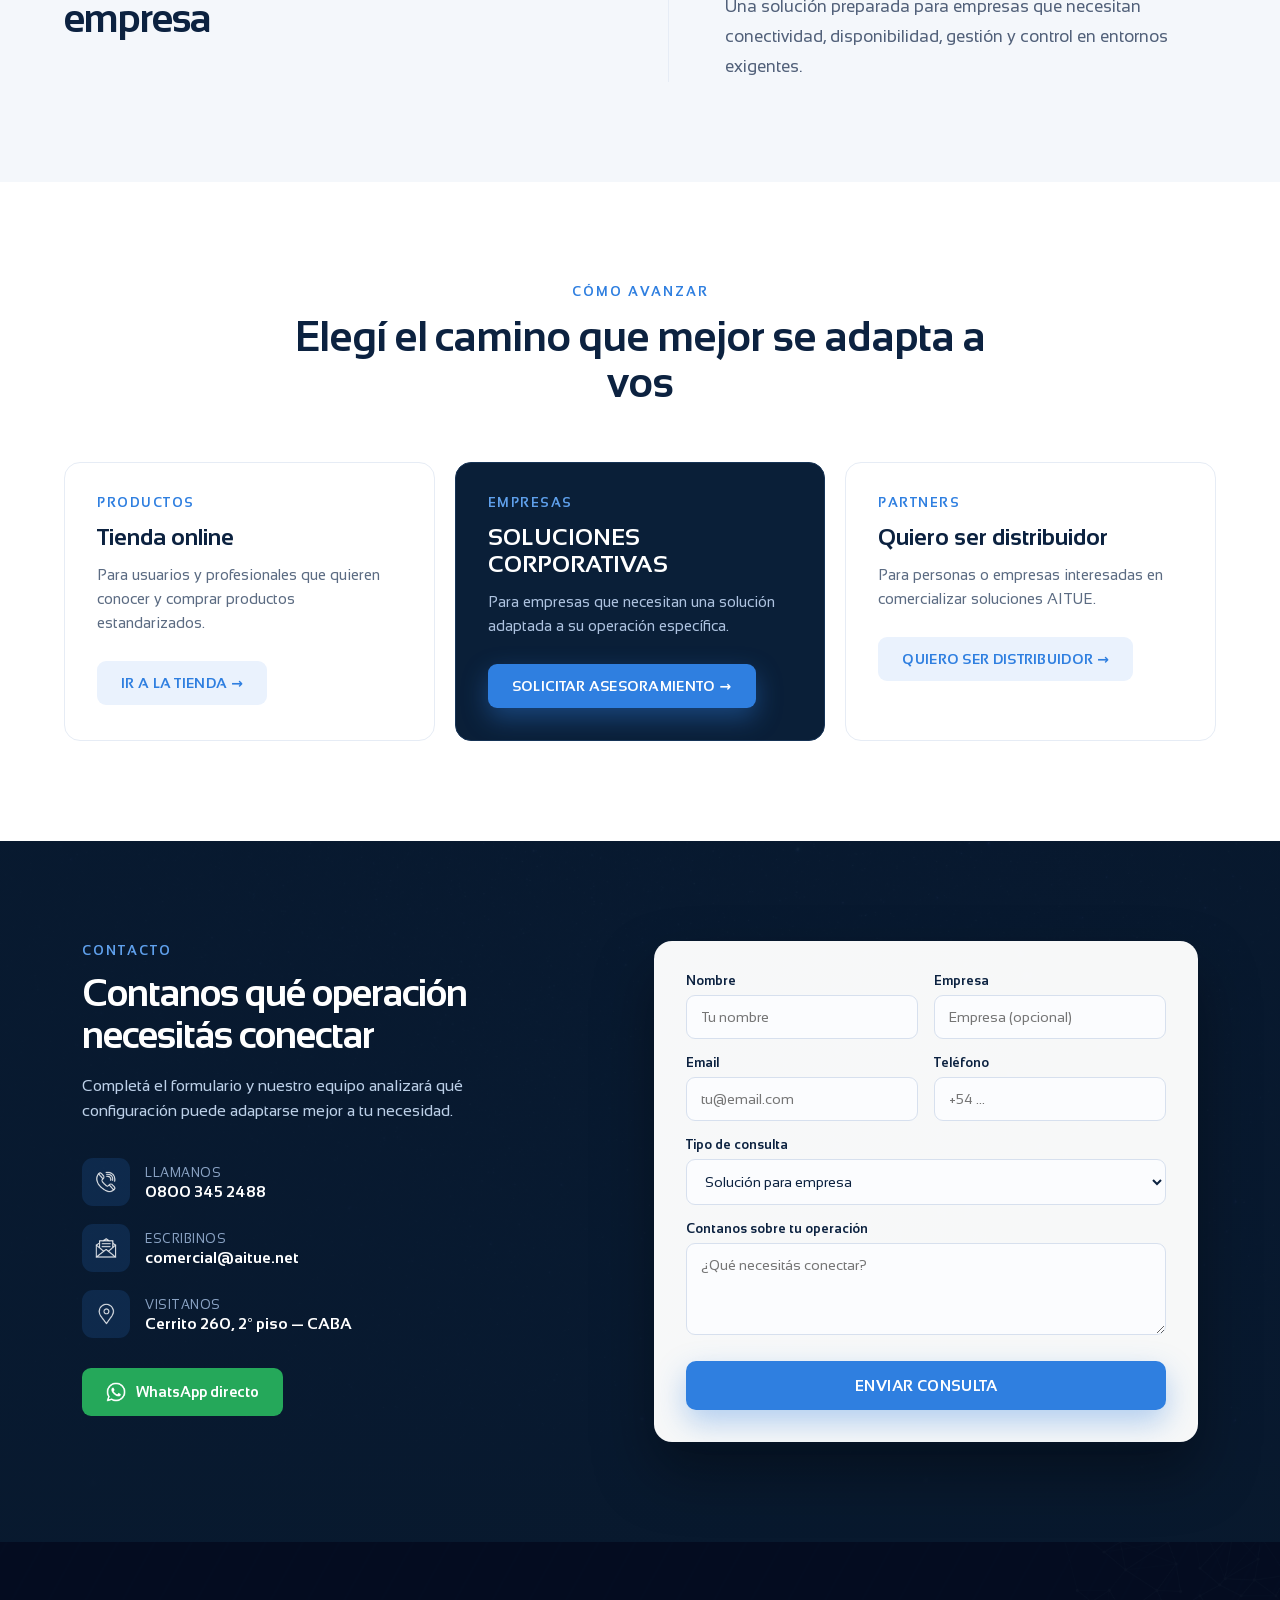
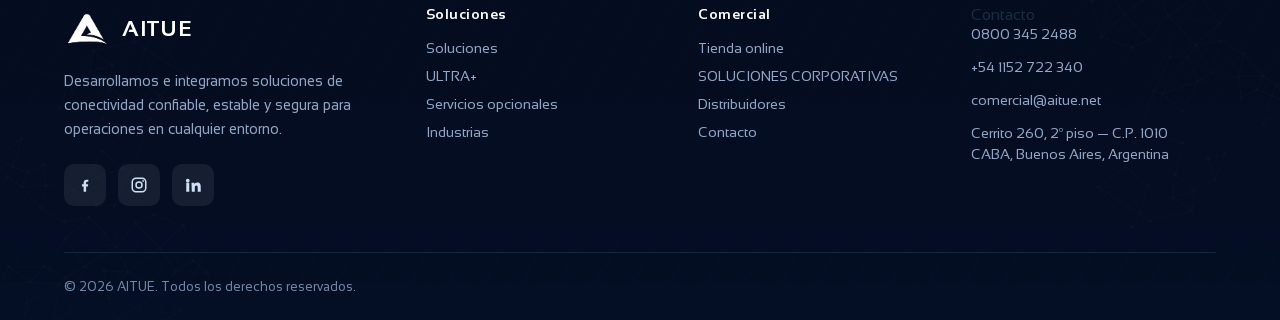
==== commit 31f27c74: "arreglos" ====
--- a/index.html
+++ b/index.html
@@ -137,95 +137,34 @@
     </div>
   </section>
 
-  <!-- ============================ SOLUCIONES ============================ -->
-  <section class="sec" id="soluciones">
-    <div class="wrap">
-      <div class="sec-head reveal">
-        <span class="kicker">QUÉ INTEGRAMOS</span>
-        <h2>Soluciones 360° desarrolladas para proteger, integrar y adaptar equipos</h2>
-        <p>Conectividad, protección, alimentación, instalación, seguimiento, administración y transmisión audiovisual — en un solo sistema adaptable a cada operación.</p>
-      </div>
-      <div class="cards cards-3">
-        <div class="card reveal"><div class="ic"><img src="assets/icon/iconos_antena_LEO.svg" alt=""></div><h3>Conectividad satelital</h3><p>Enlace satelital para operar donde la infraestructura terrestre deja de llegar.</p></div>
-        <div class="card reveal"><div class="ic"><img src="assets/img/svc_wifi_navy.png" alt=""></div><h3>Conectividad LTE</h3><p>Conexión móvil que complementa y amplía las alternativas disponibles.</p></div>
-        <div class="card reveal"><div class="ic"><img src="assets/img/svc_gps_navy.png" alt=""></div><h3>Seguimiento y geolocalización</h3><p>Ubicación y recorrido de vehículos, equipos y recursos operativos.</p></div>
-        <div class="card reveal"><div class="ic"><img src="assets/img/svc_streaming_navy.png" alt=""></div><h3>Transmisión audiovisual</h3><p>Registro y transmisión en vivo para supervisar operaciones en tiempo real.</p></div>
-        <div class="card reveal"><div class="ic"><img src="assets/img/svc_admin_navy.png" alt=""></div><h3>Administración de datos y usuarios</h3><p>Control de accesos, consumos y disponibilidad según cada organización.</p></div>
-        <div class="card reveal"><div class="ic"><img src="assets/icon/iconos_protector_envolvente.svg" alt=""></div><h3>Protección, alimentación e instalación</h3><p>Sistemas para usar los equipos de forma segura en entornos exigentes.</p></div>
-      </div>
-    </div>
-  </section>
-
-  <!-- ============================ QUIÉNES SOMOS ============================ -->
-  <section class="sec quienes" id="quienes">
-    <div class="wrap split">
-      <div class="fig reveal">
-        <div class="frame"></div>
-        <img src="assets/img/960x691.webp" alt="Operación conectada AITUE">
-        <div class="tag">
-          <b>Argentina → Región → Europa</b>
-          <small>Chile · Colombia · Brasil · España</small>
-        </div>
-      </div>
-      <div class="body reveal">
-        <span class="kicker">QUIÉNES SOMOS</span>
-        <h2>Una empresa GLOBAL que desarrolla e integra tecnología</h2>
-        <p>AITUE es una empresa argentina especializada en conectividad satelital en movimiento. Desarrollamos soluciones profesionales de conectividad, protección, integración e instalación para operaciones que necesitan estabilidad, movilidad y seguridad.</p>
-        <p>Como PyME nacional apostamos a la innovación constante, creando soluciones robustas, duraderas y prácticas, con visión internacional y vocación de servicio.</p>
-        <div class="hl-grid">
-          <div class="hl"><b>Protección 360°</b><span>Carcasas diseñadas a medida que resguardan el equipo por completo.</span></div>
-          <div class="hl"><b>Desarrollo propio</b><span>Sistemas diseñados por ingenieros, con matrices propias y fabricación nacional.</span></div>
-          <div class="hl"><b>Presencia regional</b><span>Soluciones en uso en Argentina, Chile, Colombia y Brasil.</span></div>
-          <div class="hl"><b>Visión internacional</b><span>Estándar global pensado desde Argentina hacia el mundo.</span></div>
-        </div>
-      </div>
-    </div>
-  </section>
-
-  <!-- ============================ COMPONENTES DEL EQUIPO BASE ============================ -->
-  <section class="sec ultra" id="componentes">
-    <div class="bg"></div>
-    <div class="tint"></div>
-    <div class="wrap">
-      <div class="art reveal">
-        <div class="r-lg"></div>
-        <div class="r-sm"></div>
-        <div class="r-anim"></div>
-        <img class="device" src="assets/img/PRO.png" alt="Equipo MIAITUE">
-       
-      </div>
-      <div class="body reveal">
-        <span class="kicker light">INGENIERÍA AITUE</span>
-        <h2>Componentes del equipo base</h2>
-        <p class="lead">El equipo MIAITUE está diseñado con materiales de alto rendimiento y estándares industriales. Cada parte cumple una función específica:</p>
-        <div class="ultra-grid">
-          <div class="ufeat"><div class="ic"><img src="assets/icon/iconos_Gabinete_MIAITUE.svg" alt=""></div><div><b>Gabinete MIAITUE de ABS</b><span>Con protección UV y retardante de llamas.</span></div></div>
-          <div class="ufeat"><div class="ic"><img src="assets/icon/iconos_antena_LEO.svg" alt=""></div><div><b>Antena satelital LEO</b><span>De última generación para enlace estable.</span></div></div>
-          <div class="ufeat"><div class="ic"><img src="assets/icon/iconos_protector_envolvente.svg" alt=""></div><div><b>Protector envolvente de PVC</b><span>Blindaje contra impactos y agua.</span></div></div>
-          <div class="ufeat"><div class="ic"><img src="assets/icon/iconos_Estabilizador_30v.svg" alt=""></div><div><b>Estabilizador voltaico a 30v</b><span>Alimentación estable y protegida.</span></div></div>
-          <div class="ufeat"><div class="ic"><img src="assets/icon/iconos_diodo.svg" alt=""></div><div><b>Puente de diodo</b><span>Protección adicional del sistema.</span></div></div>
-          <div class="ufeat"><div class="ic"><img src="assets/icon/iconos_conectores_metalicos_IP64.svg" alt=""></div><div><b>Conectores metálicos IP64</b><span>Roscados, con sellado industrial.</span></div></div>
-          <div class="ufeat"><div class="ic"><img src="assets/icon/iconos_cable_12v.svg" alt=""></div><div><b>Cable de alimentación 12v</b><span>Con fusible e interruptor integrados.</span></div></div>
-          <div class="ufeat"><div class="ic"><img src="assets/icon/iconos_Sistema_magnetico.svg" alt=""></div><div><b>Sistema magnético de fijación</b><span>Más de 200 kg de fuerza total.</span></div></div>
-        </div>
-        <p class="quote">Materiales de alto rendimiento y estándares industriales para operar con seguridad en los entornos más exigentes.</p>
-        <div class="ultra-actions">
-          <a class="btn btn-primary btn-sm" href="#ultra">VER SOLUCIONES</a>
-          <a class="btn btn-ghost btn-sm" href="#contacto">SOLICITAR CONFIGURACIÓN</a>
-        </div>
-      </div>
-    </div>
-  </section>
-
-  <!-- ============================ AITUE ULTRA+ · MAPA DE SOLUCIONES ============================ -->
+<!-- ============================ AITUE ULTRA+ · INFO ============================ -->
+<section class="sec ultra-info" id="ultra-info">
+  <div class="wrap">
+    <div class="ui-grid">
+      <div class="ui-head">
+        <span class="kicker">AITUE ULTRA+</span>
+        <h2>AITUE Ultra<span class="plus">+</span></h2>
+        <p class="ui-claim">Todo en uno. Llave en mano. Listo para operar.</p>
+      </div>
+      <div class="ui-body">
+        <p class="ui-lead">Plataforma de conectividad industrial satelital + LTE, configurable a medida para empresas y corporaciones.</p>
+        <p>AITUE Ultra+ combina conectividad, trackeo, video, administración de red y operativa sobre un gabinete robusto, preparado para soluciones fijas y móviles.</p>
+      </div>
+    </div>
+  </div>
+</section>
+
+
+
+ <!-- ============================ AITUE ULTRA+ · MAPA DE SOLUCIONES ============================ -->
   <section class="sec solmap" id="ultra">
     <div class="bg"></div>
     <div class="tint"></div>
     <div class="wrap">
       <div class="sol-head reveal">
         <span class="kicker light">QUÉ HACEMOS · SOLUCIÓN ESTRELLA</span>
-        <h2>Soluciones globales integradas en un solo equipo</h2>
-        <p>El AITUE ULTRA+ reúne conectividad, control, video, administración y seguimiento en un equipo industrial, fijo y móvil.</p>
+        <h2>Multisolución configurable</h2>
+        <p>Una arquitectura pensada para armar desde una solución simple de conectividad hasta una multisolución integral para flotas y operaciones corporativas.</p>
       </div>
 
       <div class="sol-stage reveal">
@@ -238,141 +177,106 @@
 
         <div class="sol-item sol-wf">
           <div class="sic"><svg viewBox="0 0 24 24" fill="none" stroke="currentColor" stroke-width="1.6" stroke-linecap="round" stroke-linejoin="round"><path d="M8 21V7M8 7l-3 3M8 7l3 3M16 3v14M16 17l-3-3M16 17l3-3"></path></svg></div>
-          <h4>WI FI + LTE</h4>
-          <p>Acceso WiFi LEO vía satélite / LTE. Tráfico a demanda de uso.</p>
+          <h4>CONECTIVIDAD</h4>
+          <p>Acceso WiFi LEO vía satélite / LTE. Tráfico a demanda de uso. Gestión remota, VPN, firewall y Ethernet según configuración.</p>
         </div>
 
         <div class="sol-item sol-op">
           <div class="sic"><svg viewBox="0 0 24 24" fill="none" stroke="currentColor" stroke-width="1.6" stroke-linecap="round" stroke-linejoin="round"><circle cx="12" cy="12" r="3"></circle><path d="M19.4 15a1.65 1.65 0 0 0 .33 1.82l.06.06a2 2 0 1 1-2.83 2.83l-.06-.06a1.65 1.65 0 0 0-1.82-.33 1.65 1.65 0 0 0-1 1.51V21a2 2 0 0 1-4 0v-.09A1.65 1.65 0 0 0 9 19.4a1.65 1.65 0 0 0-1.82.33l-.06.06a2 2 0 1 1-2.83-2.83l.06-.06a1.65 1.65 0 0 0 .33-1.82 1.65 1.65 0 0 0-1.51-1H3a2 2 0 0 1 0-4h.09A1.65 1.65 0 0 0 4.6 9a1.65 1.65 0 0 0-.33-1.82l-.06-.06a2 2 0 1 1 2.83-2.83l.06.06a1.65 1.65 0 0 0 1.82.33H9a1.65 1.65 0 0 0 1-1.51V3a2 2 0 0 1 4 0v.09a1.65 1.65 0 0 0 1 1.51 1.65 1.65 0 0 0 1.82-.33l.06-.06a2 2 0 1 1 2.83 2.83l-.06.06a1.65 1.65 0 0 0-.33 1.82V9a1.65 1.65 0 0 0 1.51 1H21a2 2 0 0 1 0 4h-.09a1.65 1.65 0 0 0-1.51 1z"></path></svg></div>
           <h4>OPERATIVA</h4>
-          <p>Control total de periféricos. Telemetría. IOT.</p>
+          <p>Control total de periféricos. Telemetría, IoT y monitoreo del estado del equipo.</p>
         </div>
 
         <div class="sol-item sol-ad">
           <div class="sic"><svg viewBox="0 0 24 24" fill="none" stroke="currentColor" stroke-width="1.6" stroke-linecap="round" stroke-linejoin="round"><rect x="6" y="4" width="12" height="16" rx="2"></rect><path d="M9 4V3a1 1 0 0 1 1-1h4a1 1 0 0 1 1 1v1"></path><path d="M9 10h6M9 14h4"></path></svg></div>
           <h4>ADMINISTRACIÓN</h4>
-          <p>APPCONTROL. Usuario / Contenido / Tráfico. Pasarela de pagos.</p>
+          <p>APPCONTROL por usuario, contenido y tráfico. Pasarela de pagos disponible.</p>
         </div>
 
         <div class="sol-item sol-vi">
           <div class="sic"><svg viewBox="0 0 24 24" fill="none" stroke="currentColor" stroke-width="1.6" stroke-linecap="round" stroke-linejoin="round"><rect x="2" y="6" width="14" height="12" rx="2"></rect><path d="M16 10l6-3v10l-6-3z"></path></svg></div>
           <h4>VIDEO</h4>
-          <p>Imágenes en vivo. Gestor de video. Almacenamiento.</p>
+          <p>Imágenes en vivo. Gestor de video. Almacenamiento local y nube según configuración.</p>
         </div>
 
         <div class="sol-item sol-tk">
           <div class="sic"><svg viewBox="0 0 24 24" fill="none" stroke="currentColor" stroke-width="1.6" stroke-linecap="round" stroke-linejoin="round"><path d="M12 21s-7-5.5-7-11a7 7 0 0 1 14 0c0 5.5-7 11-7 11z"></path><circle cx="12" cy="10" r="2.5"></circle></svg></div>
           <h4>TRACKEO</h4>
-          <p>Gestión integrada de LTE + WIFI.</p>
+          <p>Gestión integrada de LTE + WiFi. Rastreo, encendido, gestión y niveles Smart / Industrial.</p>
         </div>
       </div>
     </div>
   </section>
 
-  <!-- ============================ SERVICIOS OPCIONALES ============================ -->
-  <section class="sec" id="servicios">
-    <div class="wrap">
-      <div class="serv-head reveal">
-        <div>
-          <span class="kicker">CONFIGURABLE</span>
-          <h2>Servicios opcionales</h2>
-        </div>
-        <p>El equipo MIAITUE puede ampliarse con funcionalidades avanzadas. Cada solución se configura según el tipo de operación.</p>
-      </div>
-      <div class="cards">
-        <div class="serv-card reveal"><span class="cat">Transmisión</span><div class="ic"><img src="assets/img/svc_streaming_navy.png" alt=""></div><h3>Transmisión de video en vivo</h3><p>Monitoreo remoto en tiempo real de operaciones, recorridos y situaciones.</p></div>
-        <div class="serv-card reveal"><span class="cat">Seguimiento</span><div class="ic"><img src="assets/img/svc_gps_navy.png" alt=""></div><h3>GPS y trackeo</h3><p>Geolocalización precisa y trackeo continuo de la unidad.</p></div>
-        <div class="serv-card reveal"><span class="cat">Administración</span><div class="ic"><img src="assets/img/svc_admin_navy.png" alt=""></div><h3>Administración de red</h3><p>Panel para gestionar usuarios, consumo y seguridad de la conectividad.</p></div>
-      </div>
-      <div class="serv-strip reveal">
-        <div>
-          <b>Categorías configurables</b>
-          <div class="tags">
-            <span>Conectividad</span><span>Seguimiento</span><span>Administración</span>
-            <span>Transmisión audiovisual</span><span>Alimentación</span><span>Instalación</span><span>Protección</span>
-          </div>
-        </div>
-        <a class="btn btn-primary btn-sm" href="#contacto">CONFIGURAR MI SOLUCIÓN</a>
-      </div>
-      <p class="foot-note">* Los servicios opcionales se incorporan de forma adicional según cada equipo.</p>
-    </div>
-  </section>
-
-  <!-- ============================ OPERACIONES REALES ============================ -->
-  <section class="sec oper">
-    <div class="wrap">
-      <div class="intro">
-        <div class="body reveal">
-          <span class="kicker">EXPERIENCIA REAL</span>
-          <h2>Soluciones probadas en operaciones reales</h2>
-          <p>Nuestras soluciones fueron desarrolladas, evaluadas y perfeccionadas en escenarios reales de trabajo. La experiencia acumulada nos permitió estandarizar procesos, mejorar cada componente y construir sistemas confiables.</p>
-          <p>Este proceso también fue posible gracias al trabajo colaborativo con las empresas, profesionales y clientes que eligieron AITUE. Nacen de mucho más que una idea técnica: son el resultado de años de desarrollo, aplicación, aprendizaje y mejora continua.</p>
-          <div class="proc">
-            <div class="p"><i></i><b>Desarrollo</b></div>
-            <div class="p"><i></i><b>Aplicación</b></div>
-            <div class="p"><i></i><b>Aprendizaje</b></div>
-            <div class="p"><i></i><b>Mejora continua</b></div>
-          </div>
-        </div>
-        <div class="fig reveal">
-          <img src="assets/img/404x299.webp" alt="Operación AITUE en terreno">
-        </div>
-      </div>
-      <div class="acomp">
-        <div class="acard reveal"><img src="assets/img/388xinstalacion.jpg" alt="Instalación"><div class="grad"></div><div class="txt"><h3>Instalación</h3><p>Kits autoinstalables o instalación en sitio para flotas y entornos exigentes.</p></div></div>
-        <div class="acard reveal"><img src="assets/img/388x366_activacion.webp" alt="Activación"><div class="grad"></div><div class="txt"><h3>Activación</h3><p>Acompañamiento remoto y capacitación técnica para el personal en campo.</p></div></div>
-        <div class="acard reveal"><img src="assets/img/388x366_soporte.webp" alt="Soporte"><div class="grad"></div><div class="txt"><h3>Soporte</h3><p>Garantía activa, mantenimiento y soporte técnico extendido en todo el país.</p></div></div>
-      </div>
-    </div>
-  </section>
-
-  <!-- ============================ INDUSTRIAS ============================ -->
-  <section class="sec" id="industrias">
-    <div class="wrap">
-      <div class="sec-head reveal">
-        <span class="kicker">DÓNDE TRABAJAMOS</span>
-        <h2>Tecnología que acompaña a diferentes industrias</h2>
-        <p>Cada sector tiene necesidades diferentes. Por eso combinamos soluciones estandarizadas con la posibilidad de incorporar configuraciones y servicios adicionales.</p>
-      </div>
-      <div class="ind-grid">
-        <div class="icell reveal"><img src="assets/img/960x691.webp" alt="Petróleo y gas"><div class="grad"></div><div class="txt"><h3>Petróleo y gas</h3></div></div>
-        <div class="icell reveal"><img src="assets/img/4.png" alt=""><div class="grad"></div><div class="need"><span class="lbl">IMAGEN NECESARIA</span><small>Operación minera con equipo AITUE · horizontal · 1200×800</small></div><div class="txt"><h3>Minería</h3></div></div>
-        <div class="icell reveal"><img src="assets/img/1.jpg" alt=""><div class="grad"></div><div class="need"><span class="lbl">IMAGEN NECESARIA</span><small>Maquinaria agrícola con equipo AITUE · horizontal · 1200×800</small></div><div class="txt"><h3>Agroindustria</h3></div></div>
-        <div class="icell reveal"><img src="assets/img/404x299.webp" alt="Transporte y logística"><div class="grad"></div><div class="txt"><h3>Transporte y logística</h3></div></div>
-        <div class="icell reveal"><img src="assets/img/3.jpg" alt=""><div class="grad"></div><div class="need"><span class="lbl">IMAGEN NECESARIA</span><small>Vehículo / expedición en ruta remota · horizontal · 1200×800</small></div><div class="txt"><h3>Turismo</h3></div></div>
-        <div class="icell reveal"><img src="assets/img/6.jpg" alt=""><div class="grad"></div><div class="need"><span class="lbl">IMAGEN NECESARIA</span><small>Unidad de emergencias en operativo de campo · horizontal · 1200×800</small></div><div class="txt"><h3>Instalación fija</h3></div></div>
-        <div class="icell reveal"><img src="assets/img/prensa.jpg" alt=""><div class="grad"></div><div class="need"><span class="lbl">IMAGEN NECESARIA</span><small>Operativo de seguridad o monitoreo · horizontal · 1200×800</small></div><div class="txt"><h3>Seguridad</h3></div></div>
-        <div class="icell reveal"><img src="assets/img/IMG_6743.jpg" alt=""><div class="grad"></div><div class="need"><span class="lbl">IMAGEN NECESARIA</span><small>Transmisión en vivo en exteriores · horizontal · 1200×800</small></div><div class="txt"><h3>Prensa y producción AV</h3></div></div>
-       
-      </div>
-    </div>
-  </section>
-
-  <!-- ============================ BENEFICIOS ============================ -->
-  <section class="sec benef">
+  
+<!-- ============================ PROTECCIÓN 360° ============================ -->
+  <section class="sec ultra" id="proteccion">
     <div class="bg"></div>
     <div class="tint"></div>
     <div class="wrap">
-      <div class="head reveal">
-        <span class="kicker light">POR QUÉ AITUE</span>
-        <h2>Más disponibilidad.<br>Más control. Más productividad.</h2>
-        <p>Las soluciones AITUE ayudan a mantener conectados los recursos, supervisar las operaciones y reducir las interrupciones provocadas por la falta de conectividad.</p>
-      </div>
-      <div class="ben-grid">
-        <div class="bcell reveal"><div class="ic"><svg width="18" height="18" viewBox="0 0 24 24" fill="none" stroke="#5fa0ec" stroke-width="2.5" stroke-linecap="round" stroke-linejoin="round"><polyline points="20 6 9 17 4 12"></polyline></svg></div><span>Mayor disponibilidad operativa</span></div>
-        <div class="bcell reveal"><div class="ic"><svg width="18" height="18" viewBox="0 0 24 24" fill="none" stroke="#5fa0ec" stroke-width="2.5" stroke-linecap="round" stroke-linejoin="round"><polyline points="20 6 9 17 4 12"></polyline></svg></div><span>Más control sobre vehículos, equipos y recursos</span></div>
-        <div class="bcell reveal"><div class="ic"><svg width="18" height="18" viewBox="0 0 24 24" fill="none" stroke="#5fa0ec" stroke-width="2.5" stroke-linecap="round" stroke-linejoin="round"><polyline points="20 6 9 17 4 12"></polyline></svg></div><span>Continuidad de las comunicaciones</span></div>
-        <div class="bcell reveal"><div class="ic"><svg width="18" height="18" viewBox="0 0 24 24" fill="none" stroke="#5fa0ec" stroke-width="2.5" stroke-linecap="round" stroke-linejoin="round"><polyline points="20 6 9 17 4 12"></polyline></svg></div><span>Acceso a información en tiempo real</span></div>
-        <div class="bcell reveal"><div class="ic"><svg width="18" height="18" viewBox="0 0 24 24" fill="none" stroke="#5fa0ec" stroke-width="2.5" stroke-linecap="round" stroke-linejoin="round"><polyline points="20 6 9 17 4 12"></polyline></svg></div><span>Mayor seguridad</span></div>
-        <div class="bcell reveal"><div class="ic"><svg width="18" height="18" viewBox="0 0 24 24" fill="none" stroke="#5fa0ec" stroke-width="2.5" stroke-linecap="round" stroke-linejoin="round"><polyline points="20 6 9 17 4 12"></polyline></svg></div><span>Mejor capacidad de respuesta</span></div>
-        <div class="bcell reveal"><div class="ic"><svg width="18" height="18" viewBox="0 0 24 24" fill="none" stroke="#5fa0ec" stroke-width="2.5" stroke-linecap="round" stroke-linejoin="round"><polyline points="20 6 9 17 4 12"></polyline></svg></div><span>Más productividad</span></div>
-      </div>
-      <div class="closer reveal">
-        <p>Donde exista una operación que necesite mantenerse conectada, existe una <span class="accent">solución AITUE</span>.</p>
-        <a class="btn btn-primary" href="#contacto">ENCONTRAR MI SOLUCIÓN</a>
+      <div class="art reveal">
+        <div class="r-lg"></div>
+        <div class="r-sm"></div>
+        <div class="r-anim"></div>
+        <img class="device" src="assets/img/nuevo.png" alt="Equipo MIAITUE">
+        <div class="pill">EQUIPO MIAITUE</div>
+      </div>
+      <div class="body reveal">
+        <span class="kicker light">GABINETE DE GRADO INDUSTRIAL</span>
+        <h2>Protección 360°</h2>
+        <p class="lead">Gabinete de grado industrial, apto para intemperie y operación exterior continua.</p>
+        <div class="dlabel">Características destacadas</div>
+        <div class="ultra-grid">
+          <div class="ufeat"><div class="ic"><img src="assets/icon/iconos_Gabinete_MIAITUE.svg" alt=""></div><div><b>Gabinete IP67 / IP68</b></div></div>
+          <div class="ufeat"><div class="ic"><img src="assets/icon/iconos_antena_LEO.svg" alt=""></div><div><b>Satelital + LTE dual</b></div></div>
+          <div class="ufeat"><div class="ic"><img src="assets/icon/iconos_conectores_metalicos_IP64.svg" alt=""></div><div><b>Módulos configurables</b></div></div>
+          <div class="ufeat"><div class="ic"><img src="assets/icon/iconos_Estabilizador_30v.svg" alt=""></div><div><b>Temperatura: -40 °C a +80 °C</b></div></div>
+          <div class="ufeat"><div class="ic"><img src="assets/icon/iconos_protector_envolvente.svg" alt=""></div><div><b>Válvula hidrofóbica incluida</b></div></div>
+          <div class="ufeat"><div class="ic"><img src="assets/icon/iconos_Sistema_magnetico.svg" alt=""></div><div><b>Fijación con imanes y herrería de acero inoxidable</b></div></div>
+        </div>
+        <div class="dblock" style="margin-top:26px;">
+          <span class="dlabel">Aplicaciones</span>
+          <div class="dtags">
+            <span>Industria</span>
+            <span>Telemetría y monitoreo</span>
+            <span>Eventos y despliegues</span>
+            <span>Vehículos y patrullas</span>
+            <span>Energía y utilities</span>
+            <span>Transporte</span>
+            <span>Defensa y seguridad</span>
+            <span>Zonas remotas</span>
+          </div>
+        </div>
+        <div class="ultra-actions">
+          <a class="btn btn-primary btn-sm" href="#ultra">VER SOLUCIONES</a>
+          <a class="btn btn-ghost btn-sm" href="#contacto">SOLICITAR CONFIGURACIÓN</a>
+        </div>
       </div>
     </div>
   </section>
+
+
+
+
+
+
+<!-- ============================ AITUE ULTRA+ PARA TU EMPRESA ============================ -->
+<section class="sec empresa-lead" id="empresa">
+  <div class="wrap">
+    <div class="el-grid reveal">
+      <div class="el-head">
+        <span class="kicker">AITUE ULTRA+</span>
+        <h2>AITUE Ultra+ para tu empresa</h2>
+      </div>
+      <div class="el-body">
+        <p>Equipo industrial, fijo y móvil, configurable según las necesidades de cada cliente.</p>
+        <p>Una solución preparada para empresas que necesitan conectividad, disponibilidad, gestión y control en entornos exigentes.</p>
+      </div>
+    </div>
+  </div>
+</section>
+
+
 
   <!-- ============================ ACCESOS COMERCIALES ============================ -->
   <section class="sec quienes">
--- a/css/styles.css
+++ b/css/styles.css
@@ -52,8 +52,6 @@
 
 /* ---------- helpers ---------- */
 .wrap{max-width:var(--maxw);margin:0 auto;padding:0 32px;}
-.wa-float img{width:36px;height:36px;object-fit:contain;display:block;}
-.wa-btn-ic{width:20px;height:20px;object-fit:contain;display:block;}
 .sec{padding:100px 32px;}
 .kicker{color:var(--blue);font-weight:700;font-size:13px;letter-spacing:2px;}
 .kicker.light{color:var(--blue-light);}
@@ -92,7 +90,7 @@
 .topbar-right a.dist{color:#7fb4f4;}
 
 .navbar{display:flex;align-items:center;justify-content:space-between;height:74px;}
-.brand{display:flex;align-items:center;gap:5px;}
+.brand{display:flex;align-items:center;gap:12px;}
 .brand img{height:42px;width:auto;filter:brightness(0) invert(1);transition:filter .35s;}
 .brand .word{font-family:'Sansation',sans-serif;font-weight:800;font-size:21px;letter-spacing:1px;
   color:#fff;transition:color .35s;}
@@ -113,15 +111,6 @@
 .burger span{width:20px;height:2px;background:#fff;display:block;}
 .header.scrolled .burger span{background:var(--navy-500);}
 
-  .hero h1 .w2{display:block;font-size:6vw;line-height:1;}  
-/* Título hero: segunda línea (TELECOMUNICACIONES) más chica */
-.hero h1 .h1-sub{
-  display:block;
-  font-size:.56em;        /* más chico que las líneas grandes */
-  line-height:1.05;
-  letter-spacing:-.5px;
-  margin-top:4px;
-}
 /* mobile drawer */
 .drawer-scrim{position:fixed;inset:0;z-index:1001;background:rgba(6,18,34,.55);
   backdrop-filter:blur(3px);opacity:0;visibility:hidden;transition:opacity .3s,visibility .3s;}
@@ -189,6 +178,25 @@
 .hero-stats .stat b{font-family:'Sansation',sans-serif;font-weight:700;color:var(--blue-light);font-size:15px;}
 .hero-stats .stat span{color:#a9bdd6;font-size:14px;}
 
+
+
+/* AITUE ULTRA+ para tu empresa (intro · segunda sección) */
+.empresa-lead{background:var(--paper);}
+.el-grid{display:grid;grid-template-columns:1fr 1fr;gap:0 56px;align-items:start;}
+.el-head{max-width:460px;}
+.el-head h2{color:var(--navy-500);font-family:'Sansation',sans-serif;font-weight:800;font-size:40px;
+  line-height:1.1;letter-spacing:-1px;margin:14px 0 0;}
+.el-body{padding-left:56px;border-left:1px solid var(--line);display:flex;flex-direction:column;gap:16px;}
+.el-body p{color:var(--ink-soft);font-size:17px;line-height:1.75;margin:0;}
+.el-body p:first-child{font-family:'Sansation',sans-serif;font-weight:700;color:var(--navy-500);
+  font-size:20px;line-height:1.4;letter-spacing:-.3px;}
+
+@media(max-width:920px){
+  .el-grid{grid-template-columns:1fr;gap:20px;}
+  .el-head h2{font-size:28px;}
+  .el-body{padding-left:0;border-left:none;border-top:1px solid var(--line);padding-top:20px;}
+  .el-body p:first-child{font-size:18px;}
+}
 /* =========================================================
    SECCIONES GENERALES
    ========================================================= */
@@ -226,32 +234,42 @@
   box-shadow:0 1px 4px rgba(0,0,0,.35);outline:1px solid rgba(255,255,255,.12);}
 .flag:hover{transform:translateY(-2px);transition:transform .2s;}
 .mk-badge{outline:none;box-shadow:0 1px 4px rgba(0,0,0,.25);}
-/* =========================================================
-   QUIÉNES SOMOS
-   ========================================================= */
-.quienes{background:var(--paper);}
-.quienes .fig{flex:1;position:relative;}
-.quienes .fig .frame{position:absolute;top:-18px;left:-18px;width:120px;height:120px;
-  border:2px solid rgba(47,127,224,.25);border-radius:18px;z-index:0;}
-.quienes .fig img{position:relative;z-index:1;width:100%;border-radius:18px;
-  box-shadow:0 30px 60px rgba(12,34,64,.18);}
-.quienes .fig .tag{position:absolute;z-index:2;bottom:-22px;right:-10px;background:var(--navy-600);
-  color:#fff;padding:18px 22px;border-radius:14px;box-shadow:0 18px 40px rgba(8,26,48,.3);}
-.quienes .fig .tag b{font-family:'Sansation',sans-serif;font-weight:800;font-size:15px;letter-spacing:.5px;}
-.quienes .fig .tag small{display:block;color:#9db4d2;font-size:13px;margin-top:3px;}
-.quienes .body{flex:1.05;}
-.quienes .body h2{color:var(--navy-500);font-weight:800;font-size:40px;line-height:1.12;
-  letter-spacing:-1px;margin:14px 0 20px;}
-.quienes .body p{color:var(--ink-soft);font-size:16px;line-height:1.65;margin:0 0 14px;}
-.hl-grid{display:grid;grid-template-columns:repeat(2,1fr);gap:16px;margin-top:16px;}
-.hl{border-left:3px solid var(--blue);padding:4px 0 4px 16px;}
-.hl b{display:block;font-family:'Sansation',sans-serif;font-weight:700;color:var(--navy-500);
-  font-size:16px;margin-bottom:4px;}
-.hl span{color:#6a7a92;font-size:14px;line-height:1.5;}
-
+
+/* =========================================================
+   HERO · AITUE ULTRA+
+   ========================================================= */
+/* =========================================================
+   AITUE ULTRA+ · Sección de info (fondo claro)
+   ========================================================= */
+.ultra-info{background:var(--paper);}
+.ui-grid{display:grid;grid-template-columns:0.9fr 1.1fr;gap:0 56px;align-items:start;}
+
+.ui-head{max-width:420px;}
+.ui-head h2{font-family:'Sansation',sans-serif;font-weight:800;color:var(--navy-500);
+  font-size:46px;line-height:1.02;letter-spacing:-1.2px;margin:14px 0 18px;}
+.ui-head h2 .plus{color:var(--blue);}
+.ui-claim{display:inline-block;font-family:'Sansation',sans-serif;font-weight:700;
+  color:var(--blue);font-size:14px;letter-spacing:.6px;background:var(--blue-soft);
+  border:1px solid #d4e4fb;padding:10px 16px;border-radius:8px;margin:0;}
+
+.ui-body{padding-left:56px;border-left:1px solid var(--line);
+  display:flex;flex-direction:column;gap:16px;}
+.ui-body .ui-lead{font-family:'Sansation',sans-serif;font-weight:700;color:var(--navy-500);
+  font-size:22px;line-height:1.4;letter-spacing:-.3px;margin:0;}
+.ui-body p{color:var(--ink-soft);font-size:17px;line-height:1.75;margin:0;}
+
+@media(max-width:920px){
+  .ui-grid{grid-template-columns:1fr;gap:24px;}
+  .ui-head h2{font-size:34px;}
+  .ui-body{padding-left:0;border-left:none;border-top:1px solid var(--line);padding-top:22px;}
+  .ui-body .ui-lead{font-size:19px;}
+}
 /* =========================================================
    ULTRA+
    ========================================================= */
+
+
+/* ===== ULTRA / Protección 360° — contenedor + imagen flotando ===== */
 .ultra{position:relative;background:var(--navy-700);overflow:hidden;}
 .ultra .bg{position:absolute;inset:0;background:url('../assets/img/960x691-2.webp') center/cover;opacity:.6;}
 .ultra .tint{position:absolute;inset:0;background:linear-gradient(180deg,rgba(8,26,48,.7),rgba(8,26,48,.92));}
@@ -270,6 +288,8 @@
 .ultra .body{flex:1.1;}
 .ultra .body h2{color:#fff;font-weight:800;font-size:44px;line-height:1.08;letter-spacing:-1px;margin:14px 0 16px;}
 .ultra .body .lead{color:#bcd0e8;font-size:16.5px;line-height:1.6;margin:0 0 28px;max-width:560px;}
+
+/* ===== Módulos (características) ===== */
 .ultra-grid{display:grid;grid-template-columns:repeat(auto-fit,minmax(240px,1fr));gap:14px;margin-bottom:32px;}
 .ufeat{display:flex;gap:14px;align-items:flex-start;background:rgba(255,255,255,.045);
   border:1px solid rgba(140,175,220,.15);border-radius:12px;padding:16px;
@@ -281,20 +301,33 @@
 .ufeat b{display:block;font-family:'Sansation',sans-serif;font-weight:700;color:#fff;font-size:15px;
   line-height:1.25;margin-bottom:5px;}
 .ufeat span{color:#9fb6d4;font-size:13px;line-height:1.5;}
-.ultra .quote{color:#dce8f7;font-size:15px;font-style:italic;border-left:3px solid var(--blue-light);
-  padding-left:16px;margin:0 0 28px;max-width:540px;}
-.ultra .note{color:#7c93b3;font-size:12.5px;margin:18px 0 0;max-width:520px;}
 .ultra-actions{display:flex;gap:14px;flex-wrap:wrap;}
 
+/* ===== Etiquetas (aplicaciones) + rótulos ===== */
+.ultra .dblock{margin:0 0 22px;}
+.ultra .dlabel{display:block;font-family:'Sansation',sans-serif;font-weight:800;color:var(--blue-light);
+  font-size:12px;letter-spacing:2px;text-transform:uppercase;margin-bottom:12px;}
+.ultra .dtags{display:flex;gap:8px;flex-wrap:wrap;}
+.ultra .dtags span{color:#bcd0e8;font-size:13px;font-weight:600;
+  border:1px solid rgba(140,175,220,.3);padding:7px 13px;border-radius:20px}
 /* =========================================================
    AITUE ULTRA+ · MAPA DE SOLUCIONES (radial estático)
    ========================================================= */
 .solmap{position:relative;background:var(--navy-800);overflow:hidden;}
 .solmap .bg{position:absolute;inset:0;
   background:url('../assets/img/960x691-2.webp') center/cover;opacity:.5;}
-.solmap .tint{position:absolute;inset:0;
-  background:linear-gradient(rgba(6,18,42,.72),rgba(6,18,42,.72)),
-             url('../assets/img/galaxia.jpg') center/cover no-repeat;}
+.solmap .tint {
+  position: absolute;
+  inset: 0;
+
+  background:
+    linear-gradient(rgba(6, 18, 42, 0.72), rgba(6, 18, 42, 0.88)),
+    url("../assets/img/galaxia.jpg");
+
+  background-size: cover;
+  background-position: center;
+  background-repeat: no-repeat;
+}
 .solmap .wrap{position:relative;z-index:2;}
 .sol-head{text-align:center;max-width:760px;margin:0 auto 24px;}
 .sol-head h2{color:#fff;font-weight:800;font-size:40px;line-height:1.1;letter-spacing:-1px;margin:14px 0 14px;}
@@ -303,7 +336,7 @@
 .sol-stage{position:relative;min-height:620px;display:flex;flex-direction:column;
   align-items:center;justify-content:center;}
 .sol-center{display:flex;flex-direction:column;align-items:center;text-align:center;z-index:3;width:100%;max-width:520px;margin:0 auto;}
-.sol-center img{display:block;margin:120px auto 0;width:250px;filter:drop-shadow(0 30px 60px rgba(0,0,0,.6));animation:float 7s ease-in-out infinite;}
+.sol-center img{display:block;margin:200px auto 0;width:250px;filter:drop-shadow(0 30px 60px rgba(0,0,0,.6));animation:float 7s ease-in-out infinite;}
 .sol-title{font-family:'Sansation',sans-serif;font-weight:800;color:#fff;font-size:44px;letter-spacing:1px;margin-top:16px;}
 .sol-title .plus{color:var(--blue-light);}
 .sol-sub{color:#cfe0f5;font-size:15px;font-weight:600;margin-top:6px;letter-spacing:.5px;}
@@ -311,7 +344,7 @@
   border:1px solid rgba(95,160,236,.4);color:#9cc5f5;font-weight:700;font-size:12px;
   letter-spacing:1.5px;padding:9px 18px;border-radius:8px;}
 
-.sol-item{position:absolute;width:220px;z-index:4;}
+.sol-item{position:absolute;width:280px;z-index:4;}
 .sol-item .sic{width:88px;height:88px;border-radius:50%;
   display:flex;align-items:center;justify-content:center;
   background:radial-gradient(circle at 50% 32%,rgba(38,84,150,.6),rgba(8,22,46,.92) 72%);
@@ -322,7 +355,12 @@
 .sol-item .sic svg{width:42px;height:42px;}
 .sol-item:hover .sic{transform:translateY(-4px);box-shadow:0 0 0 5px rgba(22,54,104,.35),0 0 58px rgba(47,127,224,.7),inset 0 4px 22px rgba(130,185,255,.35);}
 .sol-item h4{font-family:'Sansation',sans-serif;font-weight:800;color:#fff;font-size:18px;letter-spacing:.5px;margin:0 0 6px;}
-.sol-item p{color:#aec3e0;font-size:13.5px;line-height:1.5;margin:0;}
+.sol-item p{color:#aec3e0;font-size:13.5px;line-height:1.5;margin:0;text-wrap:pretty;}
+
+/* alineación por posición */
+.sol-op,.sol-ad{text-align:left;}
+.sol-vi,.sol-tk{text-align:right;}
+.sol-wf{left:50%;transform:translateX(-50%);top:2%;text-align:center;width:420px;}
 
 /* posiciones alrededor del equipo (desktop) — más cerca del centro */
 .sol-op{left:11%;top:26%;}
@@ -469,6 +507,7 @@
 .wa-btn{display:inline-flex;align-items:center;gap:10px;margin-top:30px;background:var(--wa);color:#fff;
   font-weight:700;font-size:14.5px;padding:14px 24px;border-radius:9px;transition:transform .2s,background .2s;}
 .wa-btn:hover{background:var(--wa-dark);transform:translateY(-2px);}
+.wa-btn-ic{width:20px;height:20px;object-fit:contain;display:block;}
 
 .contacto .formwrap{flex:1.05;min-width:0;}
 .form{background:rgba(255,255,255,.97);border-radius:18px;padding:32px;box-shadow:0 30px 60px rgba(0,0,0,.35);}
@@ -527,13 +566,11 @@
 .footer .bottom .legal a{color:#6f86a6;font-size:13px;transition:color .2s;}
 .footer .bottom .legal a:hover{color:var(--blue-light);}
 
-.h {color:white;}
-
-
 /* floating whatsapp */
 .wa-float{position:fixed;bottom:24px;right:24px;z-index:900;width:60px;height:60px;border-radius:50%;
   background:var(--wa);display:flex;align-items:center;justify-content:center;
   box-shadow:0 12px 30px rgba(37,168,90,.5);animation:pulse-wa 2.4s infinite;}
+.wa-float img{width:36px;height:36px;object-fit:contain;display:block;}
 
 /* =========================================================
    KEYFRAMES
@@ -587,9 +624,6 @@
   .sol-center{margin-bottom:26px;}
   .sol-center img{width:190px;}
   .sol-title{font-size:32px;}
-  .sol-head h2{font-size:32px;}
-
- /* Mapa de soluciones: ícono a la izq, título y texto apilados a la der */
   .sol-item{position:static;width:auto;transform:none;text-align:left;
     display:grid;grid-template-columns:auto 1fr;column-gap:14px;row-gap:4px;align-items:start;
     background:rgba(255,255,255,.05);border:1px solid rgba(140,175,220,.16);
@@ -599,24 +633,23 @@
   .sol-item p{grid-column:2;grid-row:2;margin:0;}
   .sol-wf,.sol-vi,.sol-tk{text-align:left;}
   .sol-wf .sic,.sol-vi .sic,.sol-tk .sic{margin:0;}
-
-
-  .sol-wf,.sol-vi,.sol-tk{text-align:left;}
-  .sol-wf .sic,.sol-vi .sic,.sol-tk .sic{margin:0;}
   .serv-head{flex-direction:column;align-items:flex-start;}
   .ind-grid{grid-template-columns:repeat(2,1fr);}
   .ben-grid{grid-template-columns:1fr 1fr;}
   .footer .bottom{flex-direction:column;text-align:center;}
 }
 @media(max-width:560px){
-  
   .cards-3{grid-template-columns:1fr;}
   .ind-grid{grid-template-columns:1fr;}
   .ben-grid{grid-template-columns:1fr;}
   .hl-grid{grid-template-columns:1fr;}
   .form .grid2{grid-template-columns:1fr;}
   /* Títulos adaptados para celular (más contenidos) */
-  .hero h1{font-size:30px;}
+  /* Título: cada línea con su propio tamaño para calibrar la alineación */
+  .hero h1{width:auto;text-align:left;line-height:1;}
+  .hero h1 .w1{display:block;font-size:14vw;line-height:1;}      /* SOLUCIONES */
+  .hero h1 .w2{display:block;font-size:17.5vw;line-height:1;}    /* GLOBALES */
+  .hero h1 .h1-sub{display:block;font-size:7vw;line-height:1.05;margin-top:4px;}  /* EN TELECOMUNICACIONES */
   /* Quiebre unificado del título en todos los celulares:
      SOLUCIONES / GLOBALES / EN TELECOMUNICACIONES */
   .hero h1 .w1,.hero h1 .w2{display:block;}
@@ -629,15 +662,7 @@
   .sec-head h2,.quienes .body h2,.ultra .body h2,.serv-head h2,.comp-head h2,.oper .intro .body h2,.contacto .info h2{font-size:26px;}
   .benef .head h2{font-size:27px;}
   .benef .closer p{font-size:21px;}
-  .hero h1{width:auto;text-align:left;line-height:1;}
-  /* 👇 ajustá cada valor hasta alinear los finales de línea */
-.hero h1 .w1{display:block;font-size:10vw;line-height:1;}      /* SOLUCIONES */
-  .hero h1 .w2{display:block;font-size:12.5vw;line-height:1;}    /* GLOBALES */
-  .hero h1 .h1-sub{display:block;font-size:4.8vw;line-height:1.05;margin-top:4px;}
-}
-
-
-
+}
 
 
 /* =========================================================
@@ -645,7 +670,7 @@
    ========================================================= */
 .hero-corp{min-height:auto;padding:170px 32px 96px;}
 .hero-corp .hero-bg{background:url('../assets/img/aitue_corporativo_header-2.webp') center/cover;opacity:.5;}
-.hero-corp .wrap{display:block;max-width:960px;}
+.hero-corp .wrap{display:block;max-width:1250px;}
 .hero-corp h1{font-size:52px;line-height:1.06;letter-spacing:-1.2px;max-width:920px;}
 .hero-corp .desc{max-width:760px;font-size:17.5px;color:#cbdaee;margin:0 0 18px;}
 .hero-corp .desc.sub{color:#9fb9db;font-size:16px;margin:0 0 34px;}
@@ -699,6 +724,113 @@
 .mod-arrows svg{width:20px;height:20px;}
 
 /* =========================================================
+   RED INTERNACIONAL · Estilo editorial (scoped .page-inter)
+   ========================================================= */
+/* Hero editorial */
+.page-inter .hero-inter{min-height:auto;padding:180px 32px 90px;}
+.page-inter .hero-inter .hero-bg{opacity:.34;}
+.page-inter .hero-inter .hero-tint{background:linear-gradient(100deg,rgba(6,18,42,.95) 30%,rgba(8,24,46,.6));}
+.page-inter .hero-inter .wrap{display:block;}
+.xhero{max-width:1000px;}
+.xhero .meta{display:flex;align-items:center;gap:16px;color:#7fb4f4;font-family:'Sansation',sans-serif;
+  font-weight:800;font-size:13px;letter-spacing:3px;margin-bottom:26px;}
+.xhero .meta .ln{height:1px;width:60px;background:rgba(127,180,244,.5);}
+.xhero h1{color:#fff;font-family:'Sansation',sans-serif;font-weight:800;font-size:62px;line-height:1.02;
+  letter-spacing:-1.6px;margin:0 0 26px;max-width:16ch;}
+.xhero .sub{color:#cddcf0;font-size:19px;line-height:1.5;max-width:640px;margin:0 0 20px;font-weight:600;}
+.xhero .body{color:#9fb9db;font-size:16px;line-height:1.7;max-width:680px;margin:0 0 16px;}
+.xhero .actions{display:flex;gap:14px;flex-wrap:wrap;margin-top:34px;}
+
+/* Ritmo de secciones editoriales */
+.page-inter .xsec{padding:96px 32px;border-top:1px solid var(--line);}
+.page-inter .xsec.alt{background:var(--paper);}
+.xsec-head{display:grid;grid-template-columns:1fr;gap:0;align-items:start;margin-bottom:48px;}
+.xsec-num{display:none;}
+.xsec-head .ht{max-width:720px;}
+.xsec-eyebrow{display:block;font-family:'Sansation',sans-serif;font-weight:800;font-size:12.5px;
+  letter-spacing:3px;color:var(--ink-mute);text-transform:uppercase;margin-bottom:14px;}
+.xsec-head h2{color:var(--navy-500);font-family:'Sansation',sans-serif;font-weight:800;font-size:38px;
+  line-height:1.1;letter-spacing:-1px;margin:0;}
+.xbody{display:grid;grid-template-columns:1fr;gap:0;}
+.xbody > div:first-child{display:none;}
+.xbody .xcopy{max-width:760px;display:flex;flex-direction:column;gap:16px;}
+.xbody .xcopy p{color:var(--ink-soft);font-size:17px;line-height:1.75;margin:0;}
+.xbody .xcopy p.big{font-family:'Sansation',sans-serif;font-weight:700;color:var(--navy-500);
+  font-size:23px;line-height:1.4;letter-spacing:-.3px;}
+.xbody .xcopy p.big .accent{color:var(--blue);}
+
+/* Ledger numerado (¿Qué aporta AITUE?) */
+.xledger{grid-column:2;display:flex;flex-direction:column;}
+.xledger .row{display:grid;grid-template-columns:56px 1fr;gap:24px;align-items:baseline;
+  padding:22px 0;border-top:1px solid var(--line);}
+.xledger .row:last-child{border-bottom:1px solid var(--line);}
+.xledger .row .n{font-family:'Sansation',sans-serif;font-weight:800;font-size:15px;color:var(--blue);}
+.xledger .row p{color:var(--navy-500);font-size:19px;line-height:1.5;margin:0;font-weight:600;}
+
+/* Requisitos: caja outline con esquina de acento */
+.xreq{border:1.5px solid var(--line);border-radius:4px;padding:36px 34px;position:relative;
+  background:#fff;}
+.page-inter .xsec.alt .xreq{background:transparent;}
+.xreq::before{content:"";position:absolute;top:-1.5px;left:-1.5px;width:44px;height:44px;
+  border-top:3px solid var(--blue);border-left:3px solid var(--blue);}
+.xreq h3{font-family:'Sansation',sans-serif;font-weight:800;color:var(--navy-500);font-size:18px;
+  letter-spacing:.3px;margin:0 0 22px;}
+.xreq ul{display:flex;flex-direction:column;gap:0;margin:0;}
+.xreq li{position:relative;padding:16px 0 16px 30px;border-top:1px solid var(--line);
+  color:var(--ink-soft);font-size:16px;line-height:1.5;}
+.xreq li:first-child{border-top:none;}
+.xreq li::before{content:"";position:absolute;left:2px;top:22px;width:9px;height:9px;
+  background:var(--blue);transform:rotate(45deg);}
+.xreq.cols ul{display:grid;grid-template-columns:1fr 1fr;gap:0 40px;}
+.xreq.cols li:nth-child(2){border-top:none;}
+
+/* Oportunidad: cita editorial a pantalla ancha */
+.xquote{border-top:1px solid var(--line);border-bottom:1px solid var(--line);}
+.xquote .wrap{max-width:960px;}
+.xquote .lead-q{font-family:'Sansation',sans-serif;font-weight:800;color:var(--navy-500);
+  font-size:32px;line-height:1.25;letter-spacing:-.6px;margin:0 0 30px;}
+.xquote .lead-q .accent{color:var(--blue);}
+.xquote .qgrid{display:grid;grid-template-columns:1fr 1fr;gap:30px 50px;}
+.xquote .qgrid p{color:var(--ink-soft);font-size:16.5px;line-height:1.7;margin:0;padding-top:20px;
+  border-top:2px solid var(--blue);}
+
+/* Quiénes: links subrayados (índice) */
+.xtags{display:flex;flex-wrap:wrap;gap:10px 12px;}
+.xtag{display:inline-flex;align-items:center;background:transparent;border:1px solid var(--line);
+  border-radius:2px;padding:12px 18px;color:var(--navy-500);font-weight:600;font-size:15.5px;
+  transition:border-color .2s,color .2s,background .2s;}
+.xtag:hover{border-color:var(--blue);color:var(--blue);background:var(--blue-soft);}
+.xtag-closer{color:var(--ink-soft);font-size:17px;line-height:1.7;margin:26px 0 0;max-width:680px;}
+
+/* Crecer: banda minimal en navy con borde */
+.xgrow{background:var(--navy-700);position:relative;overflow:hidden;padding:110px 32px;}
+.xgrow .bg{position:absolute;inset:0;background:url('../assets/img/Componentes-1920x700.webp') center/cover;opacity:.2;}
+.xgrow .tint{position:absolute;inset:0;background:linear-gradient(180deg,rgba(6,18,42,.9),rgba(6,18,42,.92));}
+.xgrow .wrap{position:relative;z-index:2;max-width:860px;}
+.xgrow .meta{display:flex;align-items:center;gap:16px;color:#7fb4f4;font-family:'Sansation',sans-serif;
+  font-weight:800;font-size:12.5px;letter-spacing:3px;margin-bottom:22px;}
+.xgrow .meta .ln{height:1px;width:50px;background:rgba(127,180,244,.5);}
+.xgrow h2{color:#fff;font-family:'Sansation',sans-serif;font-weight:800;font-size:44px;line-height:1.1;
+  letter-spacing:-1px;margin:0 0 24px;max-width:16ch;}
+.xgrow p{color:#c4d4e8;font-size:17px;line-height:1.7;margin:0 0 12px;max-width:680px;}
+.xgrow .actions{margin-top:32px;}
+
+@media(max-width:920px){
+  .page-inter .hero-inter{padding:130px 20px 70px;}
+  .xhero h1{font-size:38px;}
+  .xhero .sub{font-size:17px;}
+  .xsec-head,.xbody{grid-template-columns:1fr;gap:16px;}
+  .xledger,.xreq,.xtags,.xtag-closer{grid-column:1;}
+  .xsec-num{padding-top:0;}
+  .xquote .qgrid{grid-template-columns:1fr;}
+  .xquote .lead-q{font-size:24px;}
+  .xreq.cols ul{grid-template-columns:1fr;}
+  .xreq.cols li:nth-child(2){border-top:1px solid var(--line);}
+  .xgrow{padding:80px 20px;}
+  .xgrow h2{font-size:30px;}
+}
+
+/* =========================================================
    CORPORATIVOS · Soluciones globales · intro con estilo
    ========================================================= */
 .gintro{display:grid;grid-template-columns:1fr 1fr;gap:0;align-items:stretch;margin-bottom:8px;}
@@ -754,13 +886,13 @@
 
 @media(max-width:920px){
   .hero-corp{padding:120px 20px 64px;}
-  .hero-corp h1{font-size:28px;}
+  .hero-corp h1{font-size:34px;}
   .mod-card{grid-template-columns:1fr;}
   .mod-card .mc-left{padding:30px 26px 26px;}
   .mod-card .mc-panel{padding:30px 26px;}
   .gintro{grid-template-columns:1fr;gap:0;}
-.gintro .gcol:first-child{padding-right:0;}
-.gintro .gcol:last-child{padding-left:0;border-left:none;border-top:1px solid var(--line);padding-top:16px;margin-top:4px;}
+  .gintro .gcol:first-child{padding-right:0;}
+  .gintro .gcol:last-child{padding-left:0;border-left:none;border-top:1px solid var(--line);padding-top:16px;margin-top:4px;}
   .impl-grid{grid-template-columns:1fr;}
   .soporte .wrap,.medida .split{flex-direction:column;}
   .soporte .body,.soporte .fig,.medida .body,.medida .fig{width:100%;}
@@ -772,6 +904,60 @@
   .mod-nav{flex-direction:column-reverse;align-items:stretch;gap:16px;}
   .mod-arrows{justify-content:center;}
   .mod-dots{justify-content:center;}
+}
+
+/* =========================================================
+   RED INTERNACIONAL
+   ========================================================= */
+.hero-inter .hero-bg{background:url('../assets/img/internacional_header_1.webp') center/cover;opacity:.42;}
+
+/* Aportes AITUE (grilla con check) */
+.aporta-grid{display:grid;grid-template-columns:repeat(3,1fr);gap:20px;}
+.aporta{display:flex;gap:16px;align-items:flex-start;background:#fff;border:1px solid var(--line);
+  border-radius:15px;padding:26px 24px;transition:transform .3s,box-shadow .3s,border-color .3s;}
+.aporta:hover{transform:translateY(-5px);box-shadow:0 20px 40px rgba(12,34,64,.1);border-color:#cfe0f5;}
+.aporta .ck{flex:none;width:40px;height:40px;border-radius:11px;background:var(--blue-soft);color:var(--blue);
+  display:flex;align-items:center;justify-content:center;}
+.aporta .ck svg{width:22px;height:22px;}
+.aporta p{color:var(--ink-soft);font-size:15px;line-height:1.55;margin:0;}
+.aporta p b{color:var(--navy-500);font-weight:700;display:block;margin-bottom:4px;font-size:15.5px;}
+
+/* Checklist claro (requisitos / enfoques) */
+.ilist{display:flex;flex-direction:column;gap:14px;margin:0;}
+.ilist li{position:relative;padding-left:34px;color:var(--ink-soft);font-size:16px;line-height:1.5;}
+.ilist li::before{content:"";position:absolute;left:0;top:1px;width:22px;height:22px;border-radius:50%;
+  background:var(--blue-soft);box-shadow:inset 0 0 0 1.5px var(--blue);}
+.ilist li::after{content:"";position:absolute;left:6px;top:6px;width:8px;height:4.5px;
+  border-left:2px solid var(--blue);border-bottom:2px solid var(--blue);transform:rotate(-45deg);}
+.ilist.two{display:grid;grid-template-columns:1fr 1fr;gap:14px 34px;}
+
+.reqcard{background:#fff;border:1px solid var(--line);border-radius:18px;padding:34px 32px;
+  box-shadow:0 14px 34px rgba(12,34,64,.07);}
+.reqcard h3{font-family:'Sansation',sans-serif;font-weight:800;color:var(--navy-500);font-size:20px;margin:0 0 20px;}
+
+/* Chips (¿Quiénes pueden sumarse?) */
+.chips{display:flex;flex-wrap:wrap;gap:12px;justify-content:center;margin:0 auto;max-width:900px;}
+.chip{display:inline-flex;align-items:center;gap:10px;background:#fff;border:1px solid var(--line);
+  border-radius:40px;padding:13px 22px;color:var(--navy-500);font-weight:600;font-size:15px;
+  transition:transform .2s,border-color .2s,box-shadow .2s;}
+.chip:hover{transform:translateY(-3px);border-color:#cfe0f5;box-shadow:0 12px 26px rgba(12,34,64,.08);}
+.chip .d{width:8px;height:8px;border-radius:50%;background:var(--blue);flex:none;}
+.chips-closer{text-align:center;color:var(--ink-soft);font-size:16.5px;line-height:1.65;
+  max-width:820px;margin:34px auto 0;}
+
+/* Banda "Queremos crecer con vos" */
+.crecer{position:relative;background:var(--navy-700);overflow:hidden;text-align:center;}
+.crecer .bg{position:absolute;inset:0;background:url('../assets/img/Componentes-1920x700.webp') center/cover;opacity:.28;}
+.crecer .tint{position:absolute;inset:0;background:linear-gradient(180deg,rgba(6,18,42,.88),rgba(6,18,42,.92));}
+.crecer .wrap{position:relative;z-index:2;max-width:820px;}
+.crecer h2{color:#fff;font-weight:800;font-size:40px;line-height:1.12;letter-spacing:-1px;margin:14px 0 18px;}
+.crecer p{color:#c4d4e8;font-size:16.5px;line-height:1.7;margin:0 auto 12px;max-width:720px;}
+.crecer .btn-row{display:flex;gap:14px;justify-content:center;flex-wrap:wrap;margin-top:30px;}
+
+@media(max-width:920px){
+  .aporta-grid{grid-template-columns:1fr;}
+  .ilist.two{grid-template-columns:1fr;}
+  .crecer h2{font-size:26px;}
 }
 
 /* Título hero: segunda línea (TELECOMUNICACIONES) más chica */
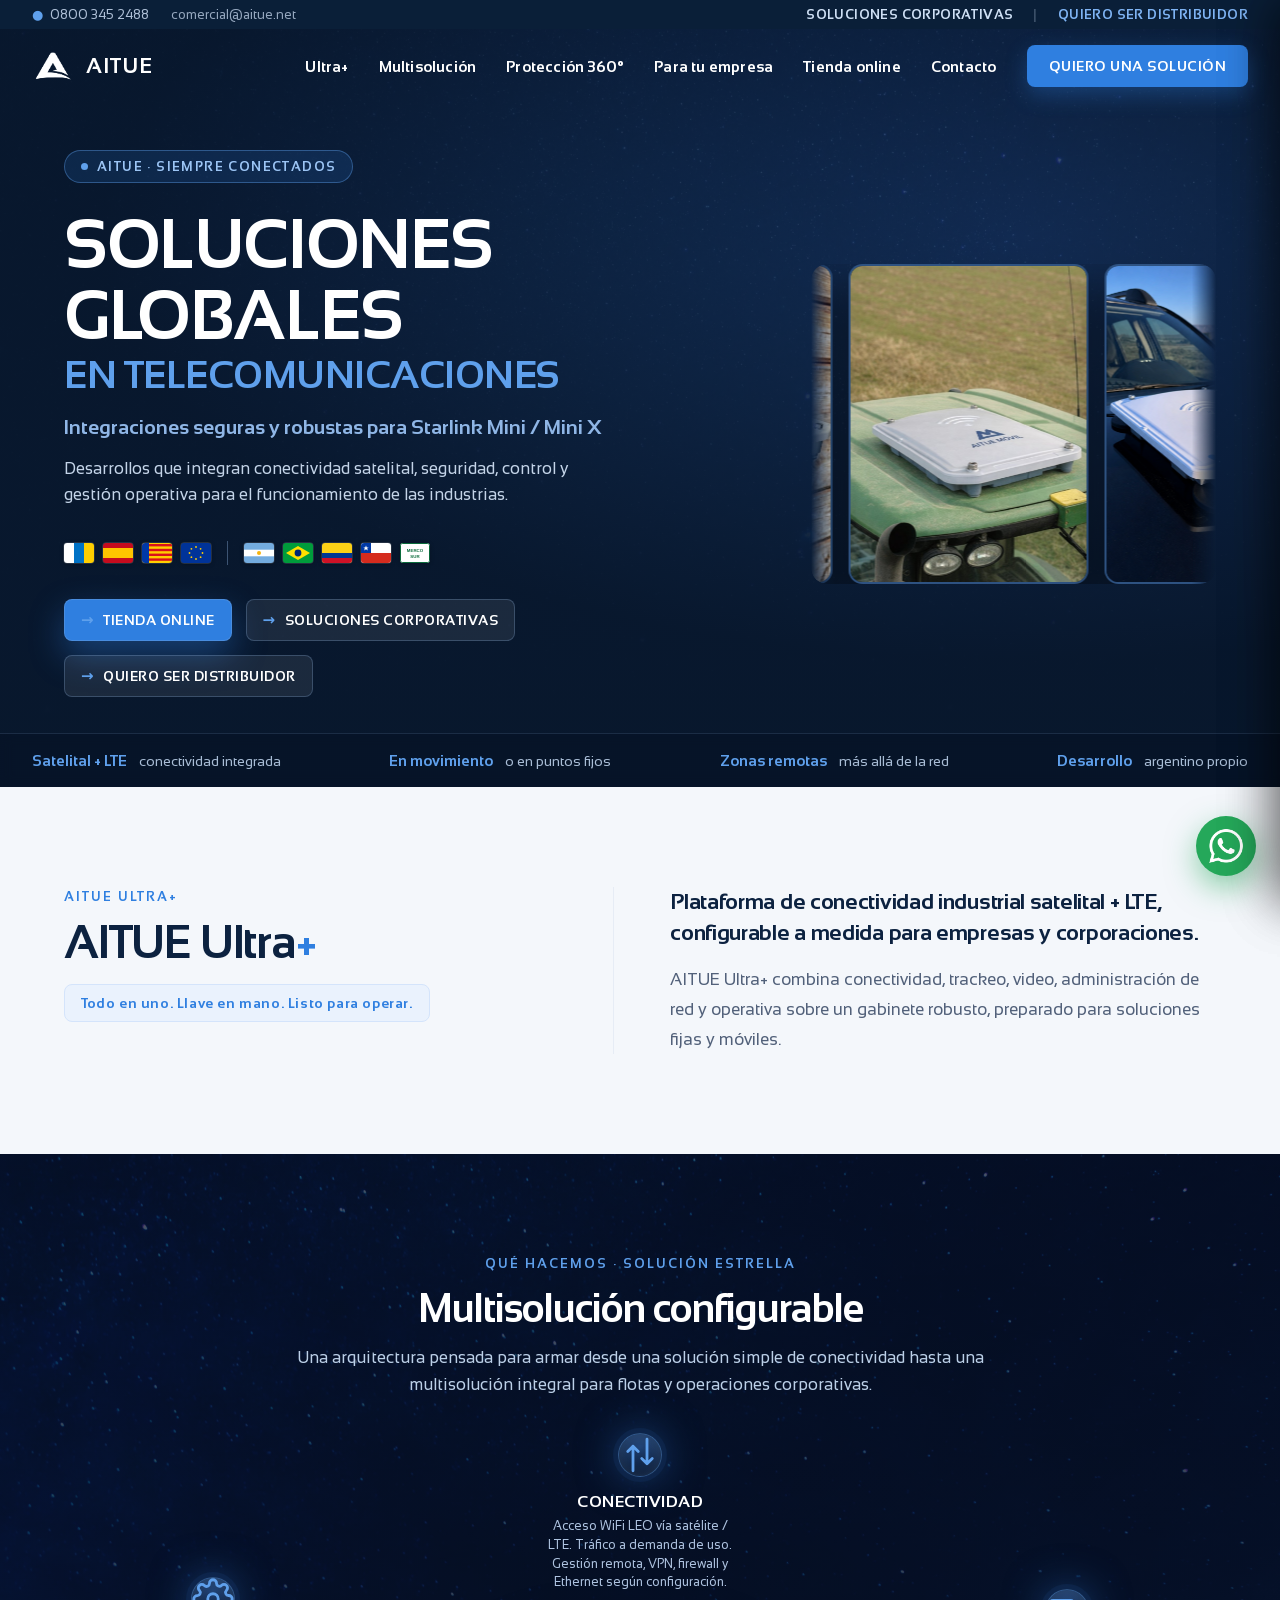
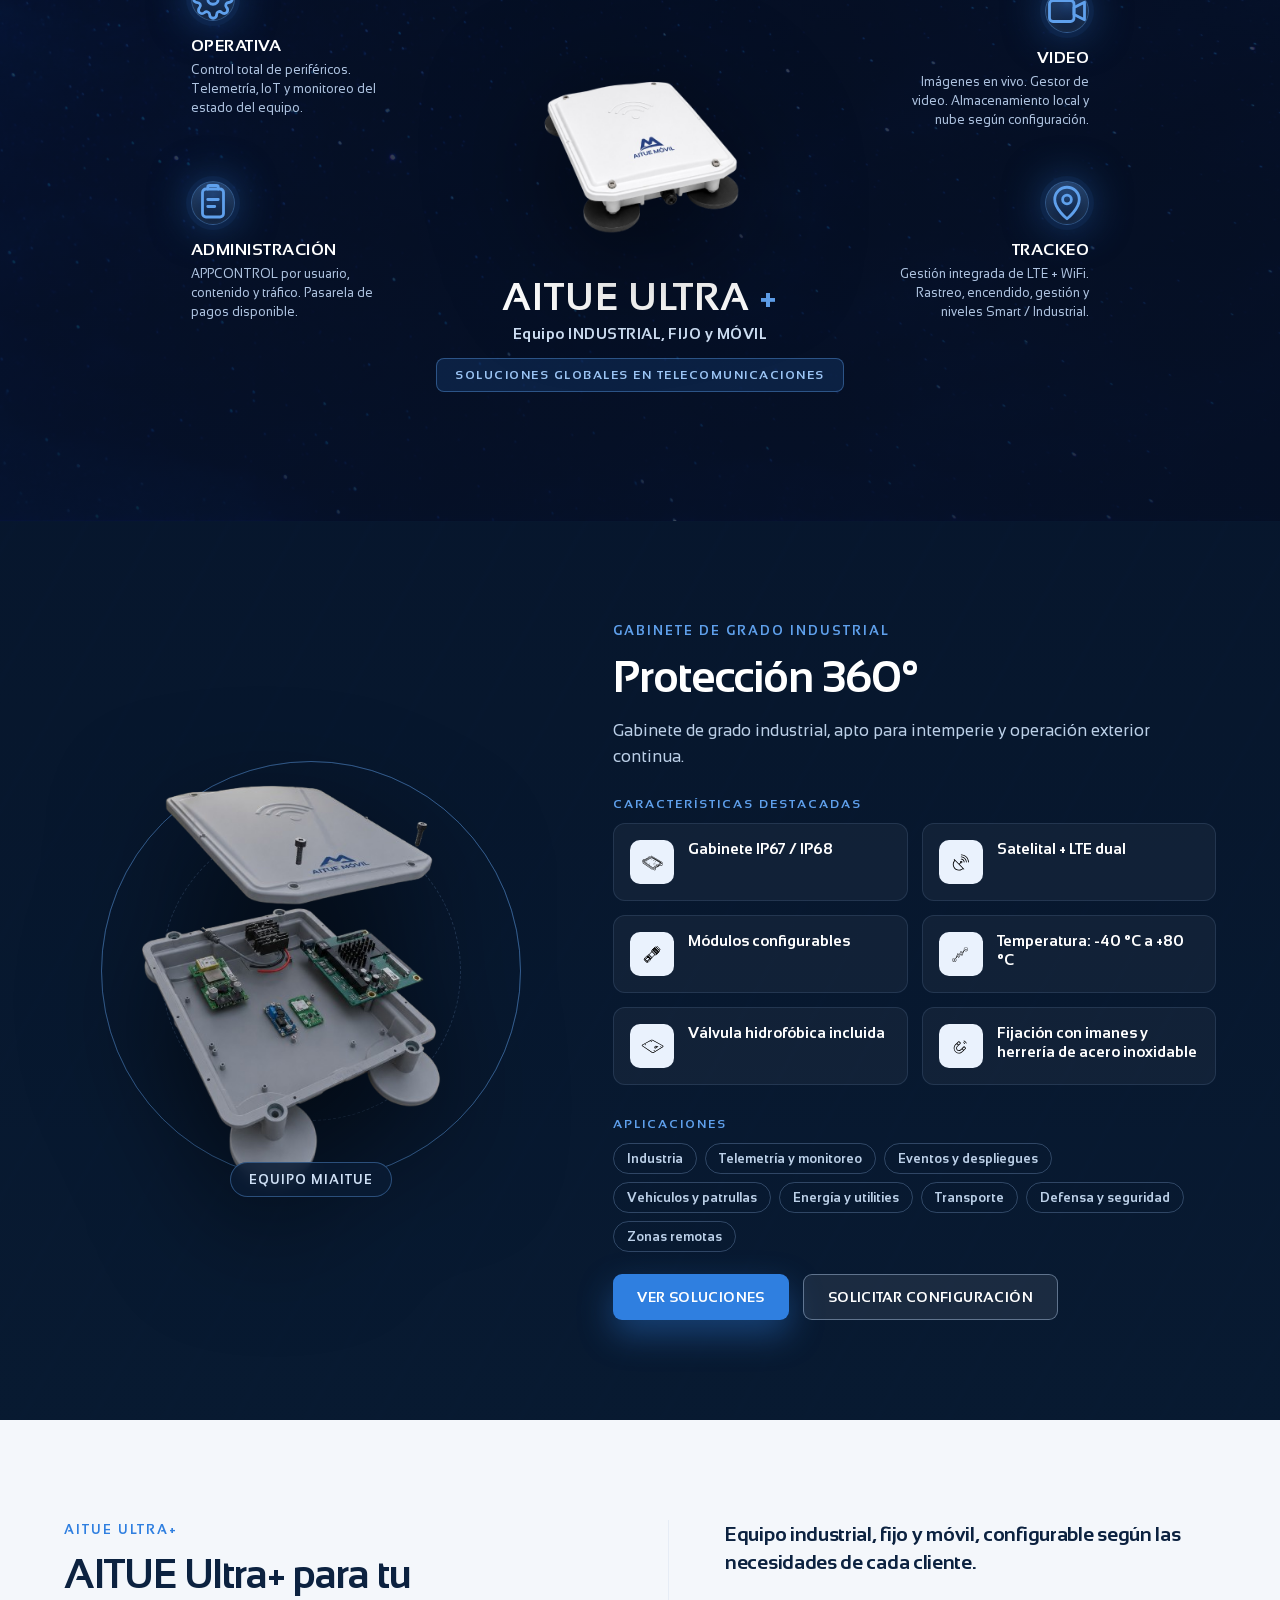
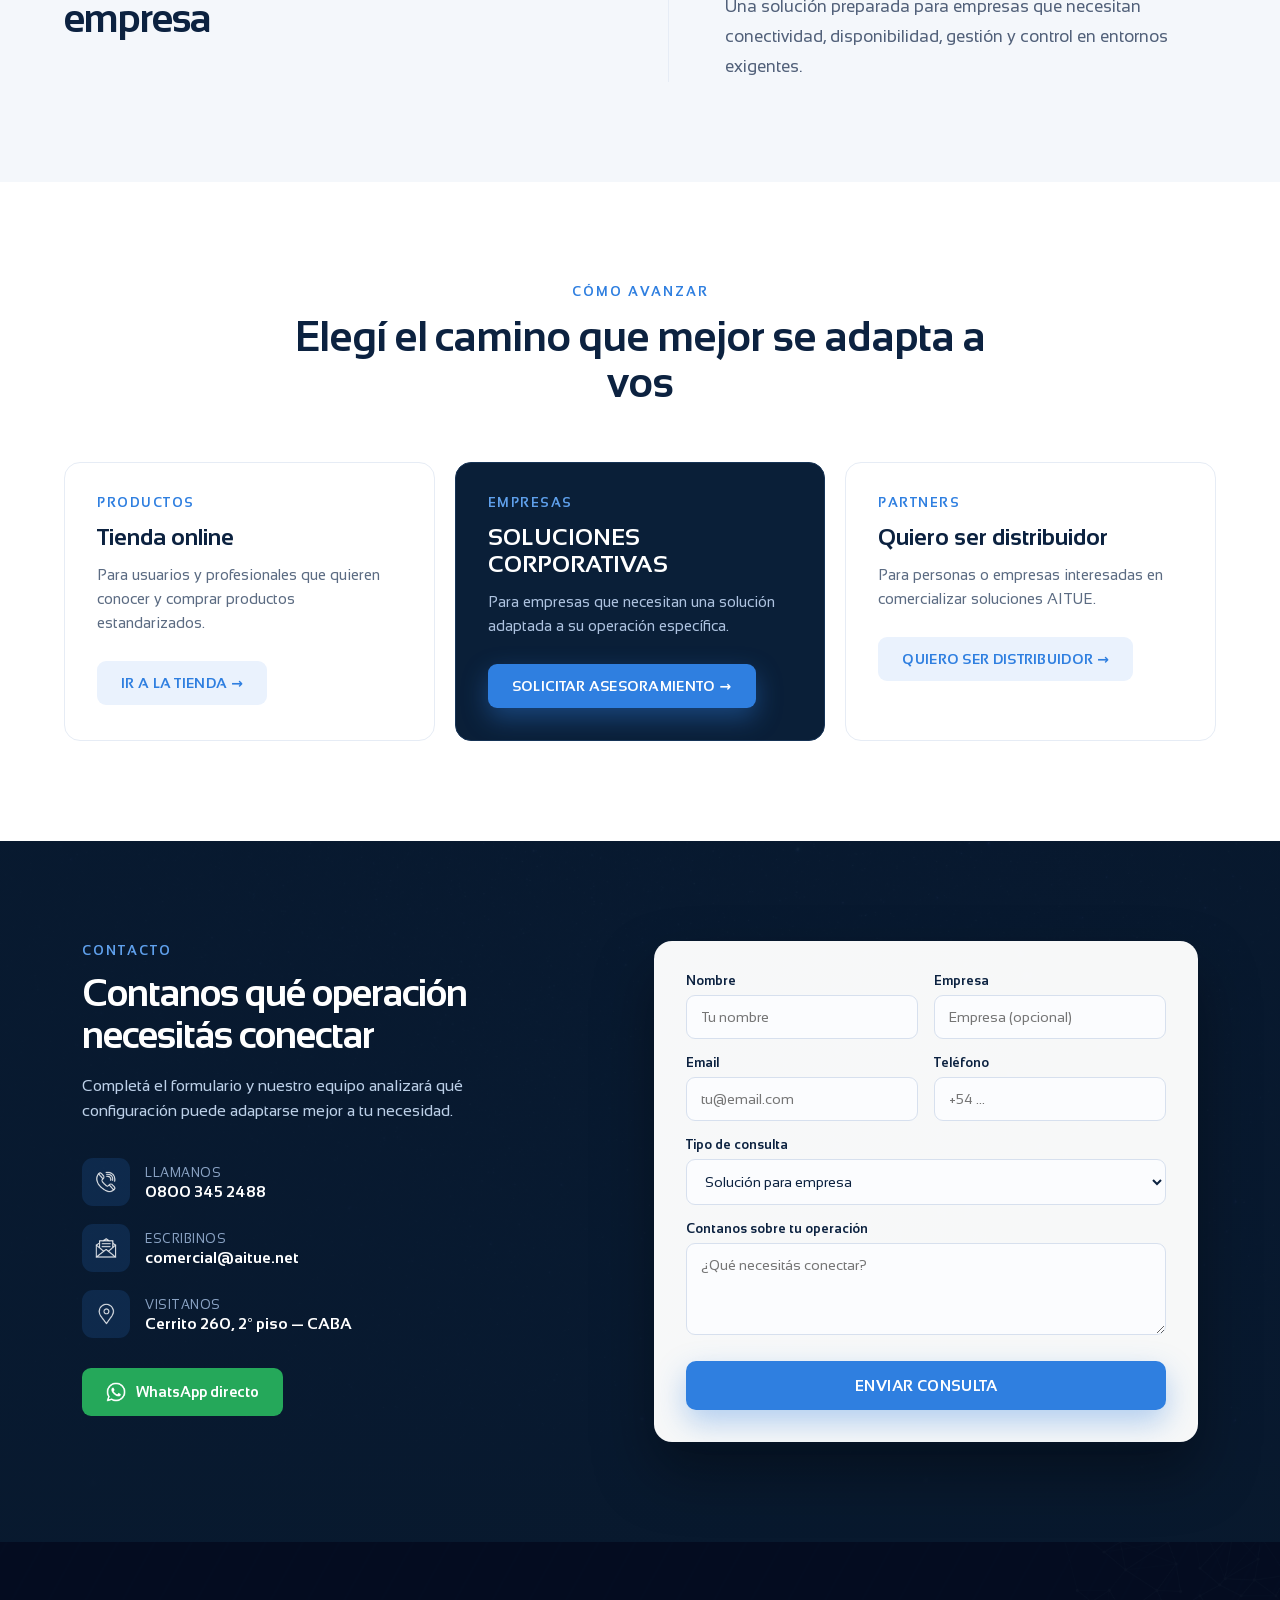
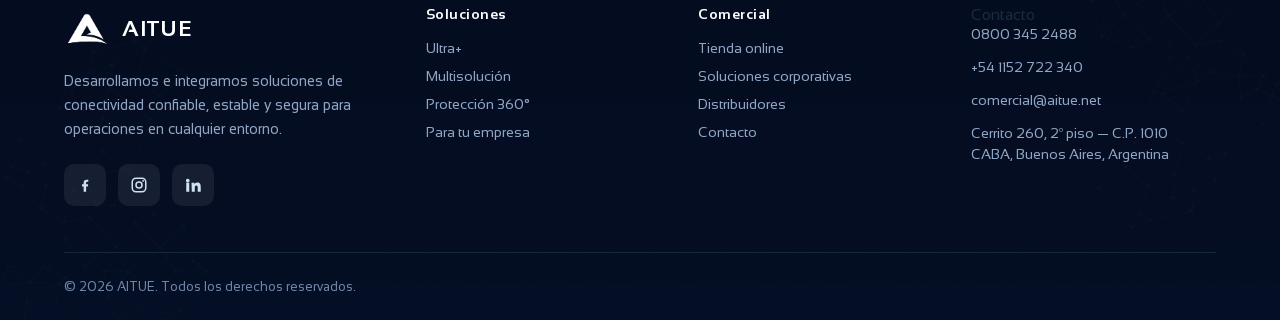
==== commit 26a9069b: "arreglos" ====
--- a/index.html
+++ b/index.html
@@ -13,7 +13,7 @@
 </head>
 <body>
 
-  <!-- ============================ HEADER ============================ -->
+<!-- ============================ HEADER ============================ -->
   <header class="header">
     <div class="topbar">
       <div class="wrap">
@@ -35,10 +35,10 @@
           <span class="word">AITUE</span>
         </a>
         <nav class="nav">
-          <a class="link" href="#soluciones">Soluciones</a>
-          <a class="link" href="#ultra">ULTRA+</a>
-          <a class="link" href="#industrias">Industrias</a>
-          <a class="link" href="#quienes">Quiénes somos</a>
+          <a class="link" href="#ultra-info">Ultra+</a>
+          <a class="link" href="#ultra">Multisolución</a>
+          <a class="link" href="#proteccion">Protección 360°</a>
+          <a class="link" href="#empresa">Para tu empresa</a>
           <a class="link" href="https://shop.aitue.net">Tienda online</a>
           <a class="link" href="#contacto">Contacto</a>
           <a class="cta" href="#contacto">QUIERO UNA SOLUCIÓN</a>
@@ -48,6 +48,22 @@
     </div>
   </header>
 
+  <!-- drawer mobile -->
+  <div class="drawer-scrim"></div>
+  <aside class="drawer">
+    <div class="drawer-head">
+      <span class="word">AITUE</span>
+      <button class="drawer-close" aria-label="Cerrar menú">&times;</button>
+    </div>
+    <a href="#ultra-info">Ultra+</a>
+    <a href="#ultra">Multisolución</a>
+    <a href="#proteccion">Protección 360°</a>
+    <a href="#empresa">Para tu empresa</a>
+    <a href="https://shop.aitue.net">Tienda online</a>
+    <a href="corporativos.html">Soluciones corporativas</a>
+    <a href="#contacto">Contacto</a>
+    <a class="cta" href="#contacto">QUIERO UNA SOLUCIÓN</a>
+  </aside>
   <!-- drawer mobile -->
   <div class="drawer-scrim"></div>
   <aside class="drawer">
@@ -364,7 +380,7 @@
     </div>
   </section>
 
-  <!-- ============================ FOOTER ============================ -->
+<!-- ============================ FOOTER ============================ -->
   <footer class="footer">
     <div class="bg"></div>
     <div class="wrap">
@@ -381,17 +397,17 @@
         <div class="col">
           <div class="h">Soluciones</div>
           <div class="links">
-            <a href="#soluciones">Soluciones</a>
-            <a href="#ultra">ULTRA+</a>
-            <a href="#servicios">Servicios opcionales</a>
-            <a href="#industrias">Industrias</a>
+            <a href="#ultra-info">Ultra+</a>
+            <a href="#ultra">Multisolución</a>
+            <a href="#proteccion">Protección 360°</a>
+            <a href="#empresa">Para tu empresa</a>
           </div>
         </div>
         <div class="col">
           <div class="h">Comercial</div>
           <div class="links">
             <a href="https://shop.aitue.net">Tienda online</a>
-            <a href="https://aitue.net/corporativos">SOLUCIONES CORPORATIVAS</a>
+            <a href="corporativos.html">Soluciones corporativas</a>
             <a href="#contacto">Distribuidores</a>
             <a href="#contacto">Contacto</a>
           </div>
@@ -408,7 +424,6 @@
       </div>
       <div class="bottom">
         <p>© <span id="year">2025</span> AITUE. Todos los derechos reservados.</p>
-       
       </div>
     </div>
   </footer>
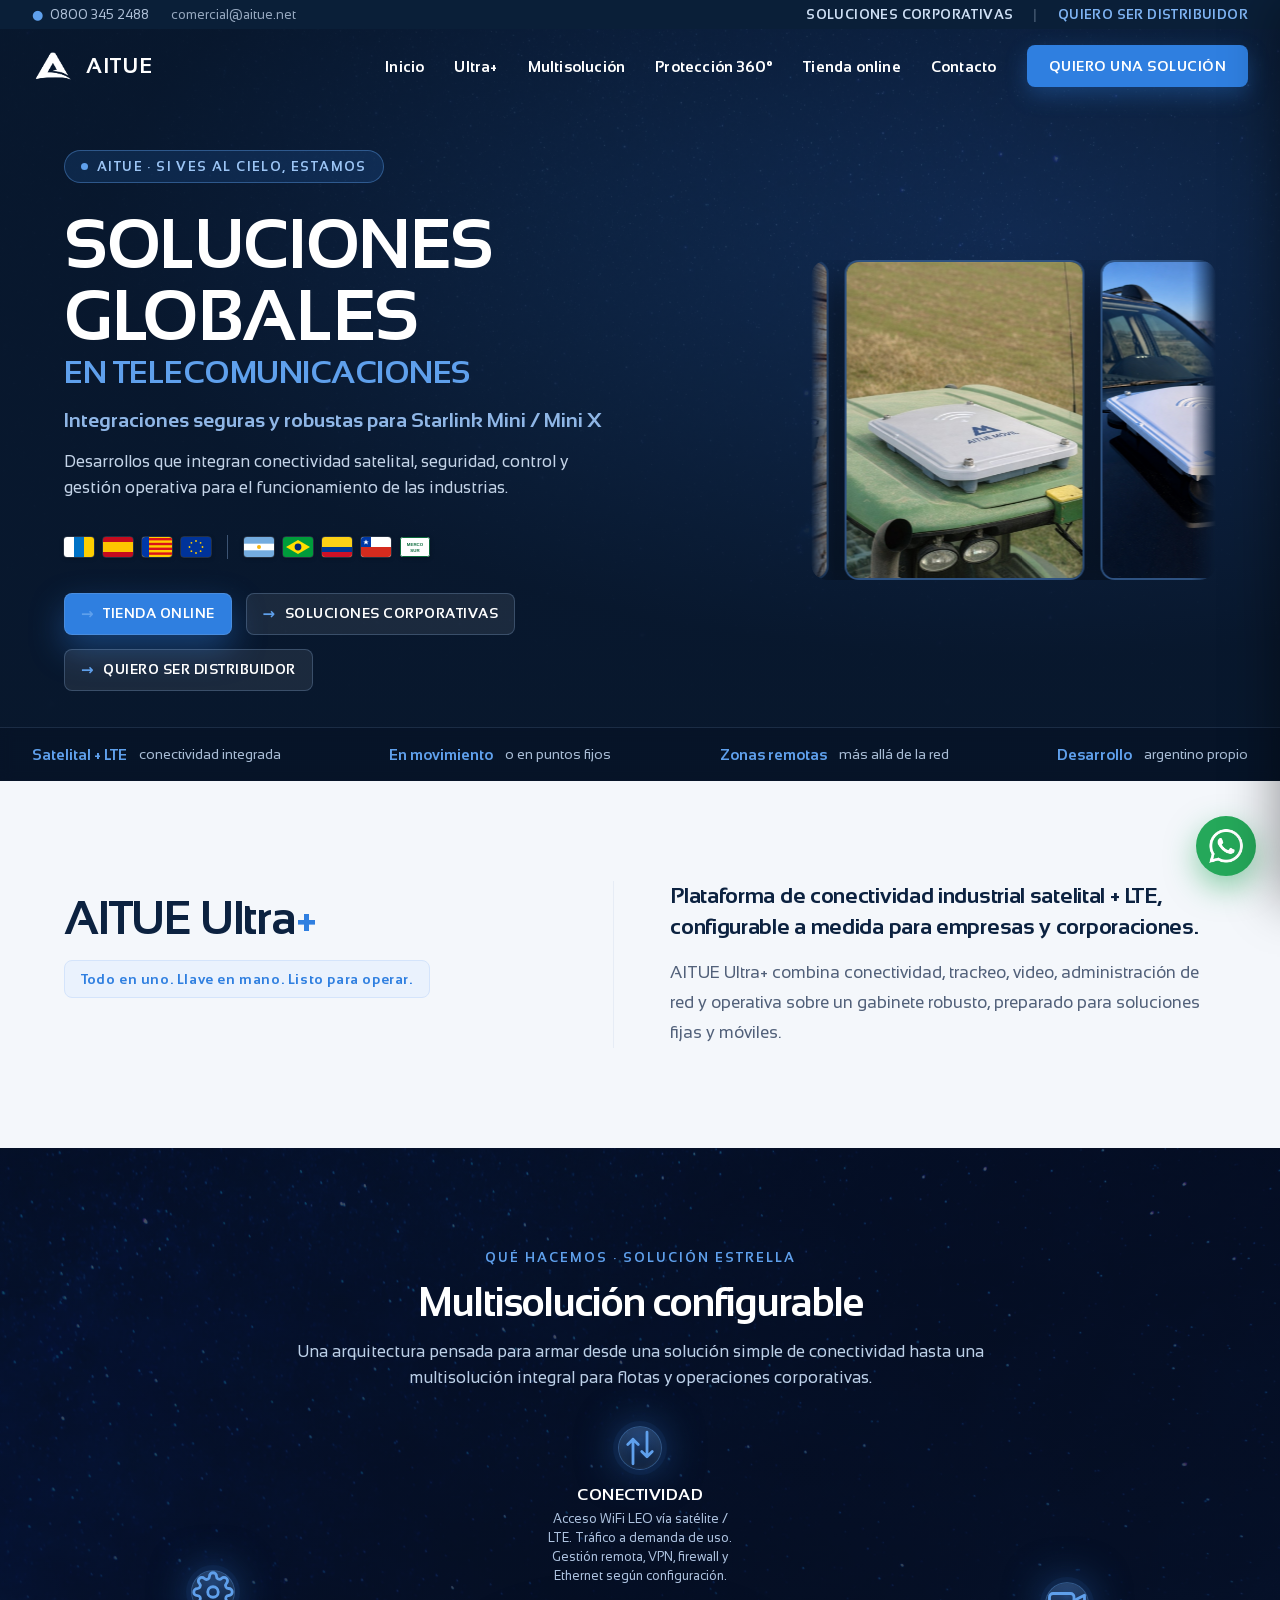
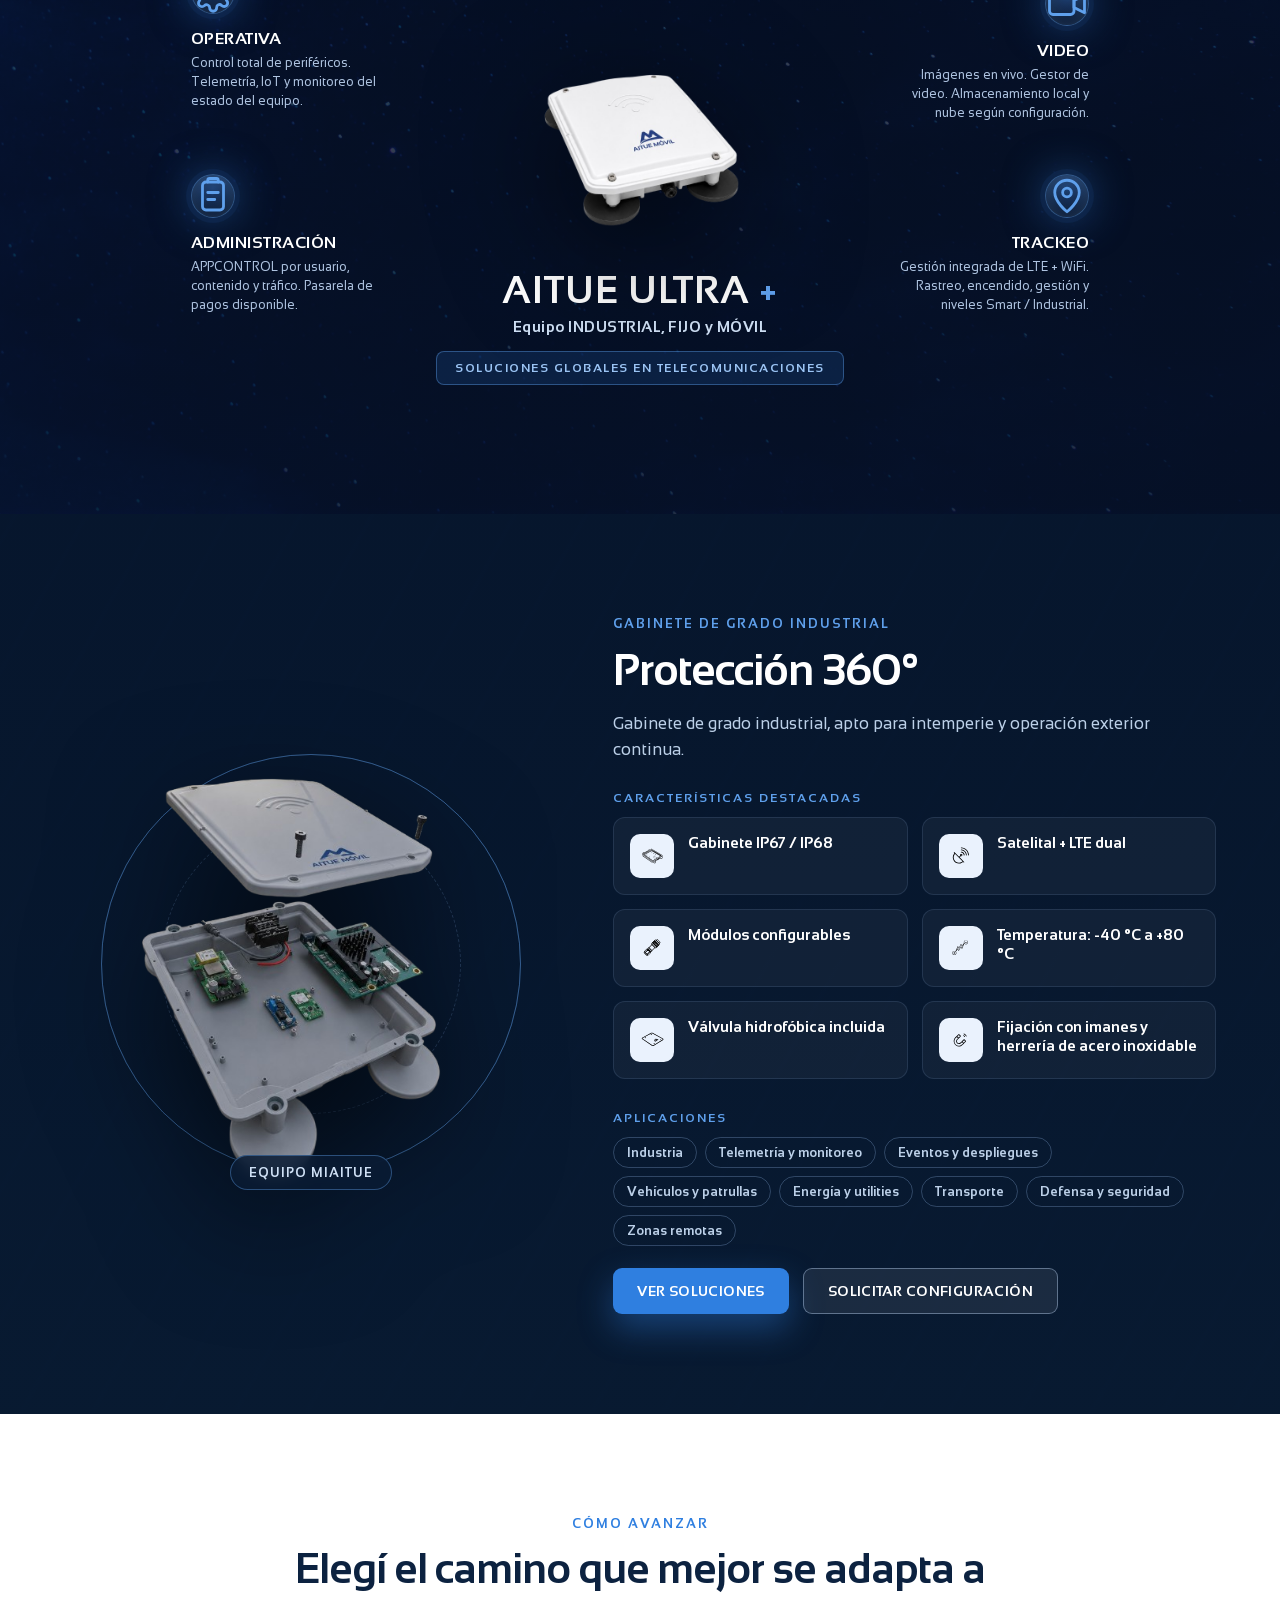
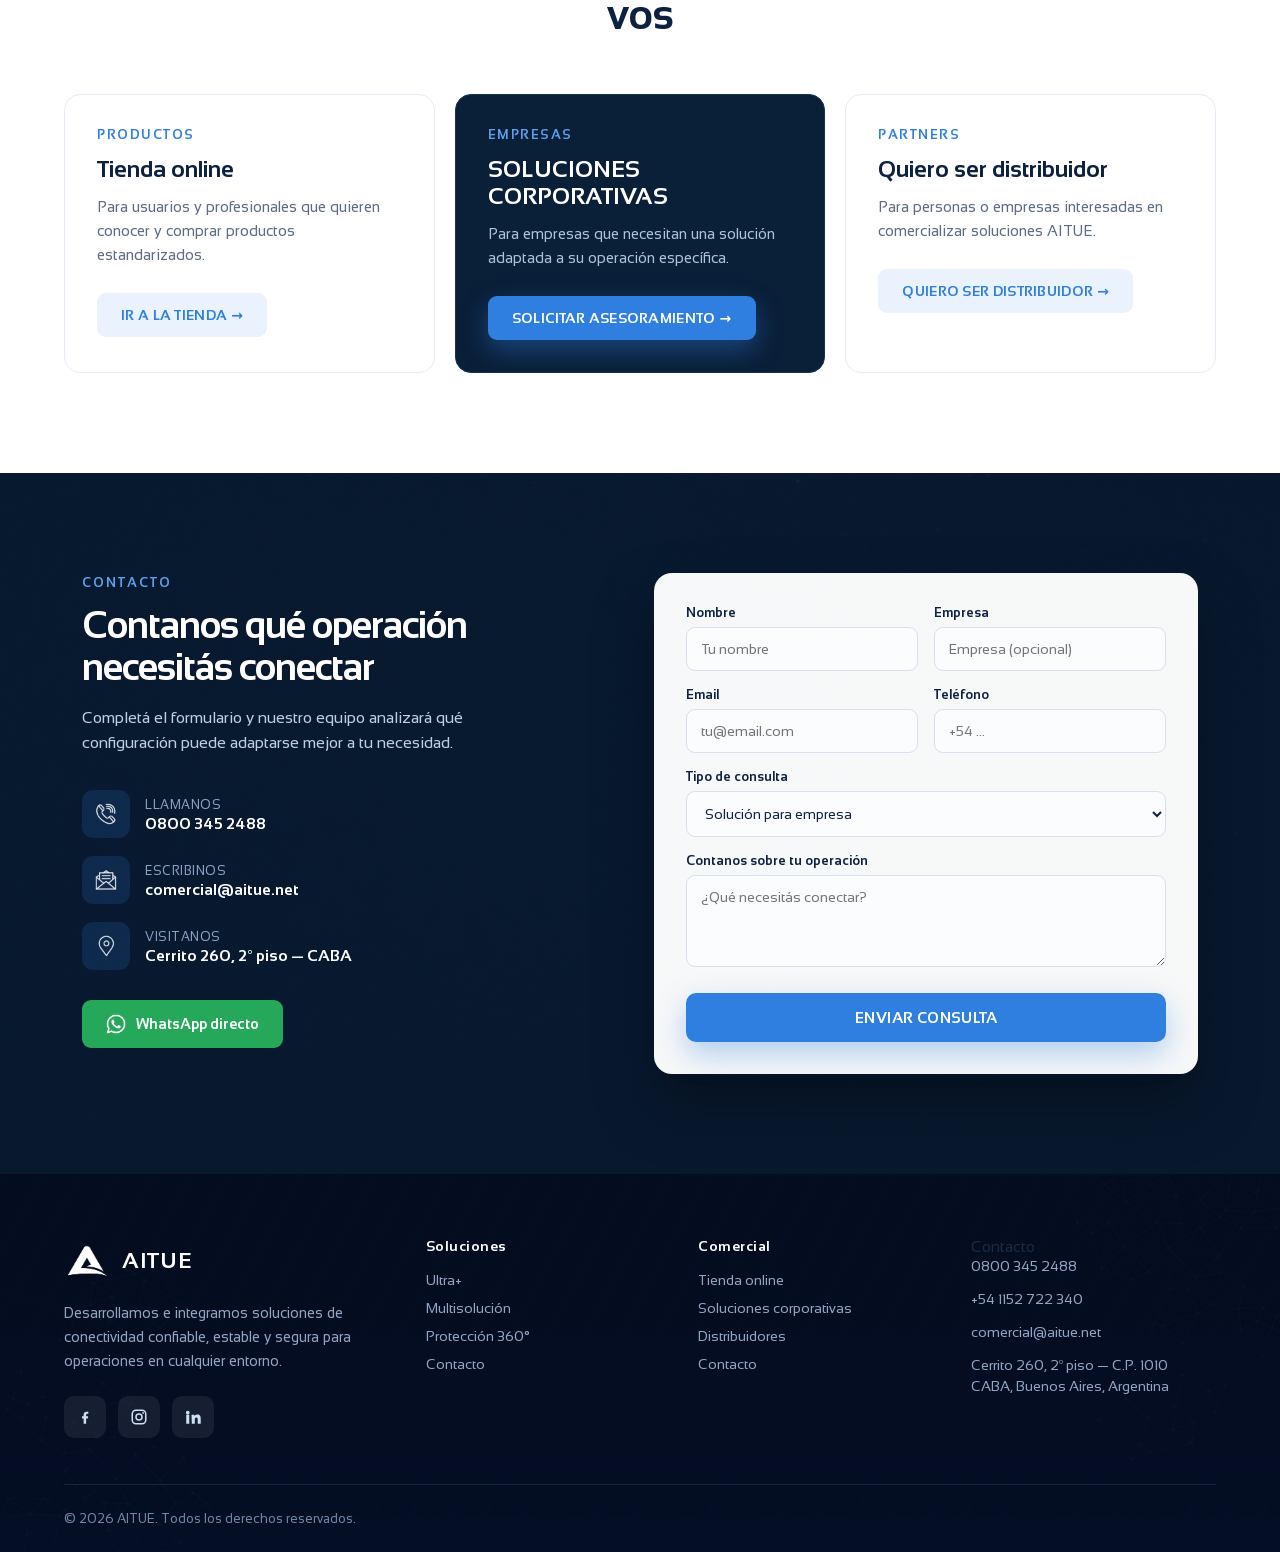
==== commit 9678bf1a: "arreglos" ====
--- a/index.html
+++ b/index.html
@@ -6,14 +6,12 @@
   <title>AITUE — Soluciones globales en telecomunicaciones</title>
   <meta name="description" content="AITUE desarrolla e integra soluciones de conectividad satelital en movimiento: protección 360°, alimentación, seguimiento y gestión para Starlink Mini y Mini X.">
 
-  <!-- Tipografías: Sansation (archivos .ttf en /css) -->
-
   <link rel="icon" href="assets/img/AITUE.png">
   <link rel="stylesheet" href="css/styles.css">
 </head>
 <body>
 
-<!-- ============================ HEADER ============================ -->
+  <!-- ============================ HEADER ============================ -->
   <header class="header">
     <div class="topbar">
       <div class="wrap">
@@ -22,9 +20,9 @@
           <a href="mailto:comercial@aitue.net" style="opacity:.85;">comercial@aitue.net</a>
         </div>
         <div class="topbar-right">
-          <a class="corp" href="corporativos.html">SOLUCIONES CORPORATIVAS</a>
+          <a class="corp" href="corporativos/corporativos.html">SOLUCIONES CORPORATIVAS</a>
           <span class="sep">|</span>
-          <a class="dist" href="#contacto">QUIERO SER DISTRIBUIDOR</a>
+          <a class="dist" href="internacional/internacional.html">QUIERO SER DISTRIBUIDOR</a>
         </div>
       </div>
     </div>
@@ -35,10 +33,10 @@
           <span class="word">AITUE</span>
         </a>
         <nav class="nav">
+          <a class="link" href="#top">Inicio</a>
           <a class="link" href="#ultra-info">Ultra+</a>
           <a class="link" href="#ultra">Multisolución</a>
           <a class="link" href="#proteccion">Protección 360°</a>
-          <a class="link" href="#empresa">Para tu empresa</a>
           <a class="link" href="https://shop.aitue.net">Tienda online</a>
           <a class="link" href="#contacto">Contacto</a>
           <a class="cta" href="#contacto">QUIERO UNA SOLUCIÓN</a>
@@ -58,25 +56,9 @@
     <a href="#ultra-info">Ultra+</a>
     <a href="#ultra">Multisolución</a>
     <a href="#proteccion">Protección 360°</a>
-    <a href="#empresa">Para tu empresa</a>
     <a href="https://shop.aitue.net">Tienda online</a>
-    <a href="corporativos.html">Soluciones corporativas</a>
-    <a href="#contacto">Contacto</a>
-    <a class="cta" href="#contacto">QUIERO UNA SOLUCIÓN</a>
-  </aside>
-  <!-- drawer mobile -->
-  <div class="drawer-scrim"></div>
-  <aside class="drawer">
-    <div class="drawer-head">
-      <span class="word">AITUE</span>
-      <button class="drawer-close" aria-label="Cerrar menú">&times;</button>
-    </div>
-    <a href="#soluciones">Soluciones</a>
-    <a href="#ultra">ULTRA+</a>
-    <a href="#industrias">Industrias</a>
-    <a href="#quienes">Quiénes somos</a>
-    <a href="https://shop.aitue.net">Tienda online</a>
-    <a href="https://aitue.net/corporativos">SOLUCIONES CORPORATIVAS</a>
+    <a href="corporativos/corporativos.html">Soluciones corporativas</a>
+    <a href="internacional/internacional.html">Quiero ser distribuidor</a>
     <a href="#contacto">Contacto</a>
     <a class="cta" href="#contacto">QUIERO UNA SOLUCIÓN</a>
   </aside>
@@ -87,7 +69,7 @@
     <div class="hero-tint"></div>
     <div class="wrap">
       <div class="hero-copy">
-        <div class="badge"><span class="pulse"></span>AITUE · SIEMPRE CONECTADOS</div>
+        <div class="badge"><span class="pulse"></span>AITUE · SI VES AL CIELO, ESTAMOS</div>
         <h1><span class="w1">SOLUCIONES</span> <span class="w2">GLOBALES</span> <span class="accent h1-sub">EN TELECOMUNICACIONES</span></h1>
         <p class="lead">Integraciones seguras y robustas para Starlink Mini / Mini X</p>
         <p class="desc">Desarrollos que integran conectividad satelital, seguridad, control y gestión operativa para el funcionamiento de las industrias.</p>
@@ -117,8 +99,8 @@
 
         <div class="access-row">
           <a href="https://shop.aitue.net" class="btn btn-primary"><span class="arw">→</span>TIENDA ONLINE</a>
-          <a href="https://aitue.net/corporativos" class="btn btn-ghost"><span class="arw">→</span>SOLUCIONES CORPORATIVAS</a>
-          <a href="#contacto" class="btn btn-ghost"><span class="arw">→</span>QUIERO SER DISTRIBUIDOR</a>
+          <a href="corporativos/corporativos.html" class="btn btn-ghost"><span class="arw">→</span>SOLUCIONES CORPORATIVAS</a>
+          <a href="internacional/internacional.html" class="btn btn-ghost"><span class="arw">→</span>QUIERO SER DISTRIBUIDOR</a>
         </div>
       </div>
 
@@ -153,26 +135,23 @@
     </div>
   </section>
 
-<!-- ============================ AITUE ULTRA+ · INFO ============================ -->
-<section class="sec ultra-info" id="ultra-info">
-  <div class="wrap">
-    <div class="ui-grid">
-      <div class="ui-head">
-        <span class="kicker">AITUE ULTRA+</span>
-        <h2>AITUE Ultra<span class="plus">+</span></h2>
-        <p class="ui-claim">Todo en uno. Llave en mano. Listo para operar.</p>
-      </div>
-      <div class="ui-body">
-        <p class="ui-lead">Plataforma de conectividad industrial satelital + LTE, configurable a medida para empresas y corporaciones.</p>
-        <p>AITUE Ultra+ combina conectividad, trackeo, video, administración de red y operativa sobre un gabinete robusto, preparado para soluciones fijas y móviles.</p>
-      </div>
-    </div>
-  </div>
-</section>
-
-
-
- <!-- ============================ AITUE ULTRA+ · MAPA DE SOLUCIONES ============================ -->
+  <!-- ============================ AITUE ULTRA+ · INFO ============================ -->
+  <section class="sec ultra-info" id="ultra-info">
+    <div class="wrap">
+      <div class="ui-grid">
+        <div class="ui-head">
+          <h2>AITUE Ultra<span class="plus">+</span></h2>
+          <p class="ui-claim">Todo en uno. Llave en mano. Listo para operar.</p>
+        </div>
+        <div class="ui-body">
+          <p class="ui-lead">Plataforma de conectividad industrial satelital + LTE, configurable a medida para empresas y corporaciones.</p>
+          <p>AITUE Ultra+ combina conectividad, trackeo, video, administración de red y operativa sobre un gabinete robusto, preparado para soluciones fijas y móviles.</p>
+        </div>
+      </div>
+    </div>
+  </section>
+
+  <!-- ============================ AITUE ULTRA+ · MAPA DE SOLUCIONES ============================ -->
   <section class="sec solmap" id="ultra">
     <div class="bg"></div>
     <div class="tint"></div>
@@ -224,8 +203,7 @@
     </div>
   </section>
 
-  
-<!-- ============================ PROTECCIÓN 360° ============================ -->
+  <!-- ============================ PROTECCIÓN 360° ============================ -->
   <section class="sec ultra" id="proteccion">
     <div class="bg"></div>
     <div class="tint"></div>
@@ -271,29 +249,6 @@
     </div>
   </section>
 
-
-
-
-
-
-<!-- ============================ AITUE ULTRA+ PARA TU EMPRESA ============================ -->
-<section class="sec empresa-lead" id="empresa">
-  <div class="wrap">
-    <div class="el-grid reveal">
-      <div class="el-head">
-        <span class="kicker">AITUE ULTRA+</span>
-        <h2>AITUE Ultra+ para tu empresa</h2>
-      </div>
-      <div class="el-body">
-        <p>Equipo industrial, fijo y móvil, configurable según las necesidades de cada cliente.</p>
-        <p>Una solución preparada para empresas que necesitan conectividad, disponibilidad, gestión y control en entornos exigentes.</p>
-      </div>
-    </div>
-  </div>
-</section>
-
-
-
   <!-- ============================ ACCESOS COMERCIALES ============================ -->
   <section class="sec quienes">
     <div class="wrap">
@@ -312,13 +267,13 @@
           <div class="kick">EMPRESAS</div>
           <h3>SOLUCIONES CORPORATIVAS</h3>
           <p>Para empresas que necesitan una solución adaptada a su operación específica.</p>
-          <a class="go" href="#contacto">SOLICITAR ASESORAMIENTO <span>→</span></a>
+          <a class="go" href="corporativos/corporativos.html">SOLICITAR ASESORAMIENTO <span>→</span></a>
         </div>
         <div class="acc reveal">
           <div class="kick">PARTNERS</div>
           <h3>Quiero ser distribuidor</h3>
           <p>Para personas o empresas interesadas en comercializar soluciones AITUE.</p>
-          <a class="go" href="#contacto">QUIERO SER DISTRIBUIDOR <span>→</span></a>
+          <a class="go" href="internacional/internacional.html">QUIERO SER DISTRIBUIDOR <span>→</span></a>
         </div>
       </div>
     </div>
@@ -339,37 +294,60 @@
           <div class="item"><div class="ic"><img src="assets/icon/1_map-icon.webp" alt=""></div><div><small>VISITANOS</small><b>Cerrito 260, 2º piso — CABA</b></div></div>
         </div>
         <a class="wa-btn" href="https://wa.me/5491162300000?text=%C2%A1Hola!%20Quiero%20conocer%20las%20soluciones%20AITUE." target="_blank" rel="noopener">
-  <img src="assets/img/wsp.png" alt="" class="wa-btn-ic">
-  WhatsApp directo
-</a>
+          <img src="assets/img/wsp.png" alt="" class="wa-btn-ic">
+          WhatsApp directo
+        </a>
       </div>
 
       <div class="formwrap reveal">
-        <form class="form" id="contact-form">
-          <div class="grid2">
-            <div><label>Nombre</label><input name="nombre" required placeholder="Tu nombre"></div>
-            <div><label>Empresa</label><input name="empresa" placeholder="Empresa (opcional)"></div>
-          </div>
-          <div class="grid2">
-            <div><label>Email</label><input name="email" type="email" required placeholder="tu@email.com"></div>
-            <div><label>Teléfono</label><input name="telefono" placeholder="+54 ..."></div>
-          </div>
-          <div class="field">
-            <label>Tipo de consulta</label>
-            <select name="tipo">
-              <option>Solución para empresa</option>
-              <option>Compra de producto</option>
-              <option>Distribución</option>
-              <option>Soporte</option>
-              <option>Otra consulta</option>
-            </select>
-          </div>
-          <div class="field last">
-            <label>Contanos sobre tu operación</label>
-            <textarea name="mensaje" rows="4" placeholder="¿Qué necesitás conectar?"></textarea>
-          </div>
-          <button type="submit" class="submit">ENVIAR CONSULTA</button>
-        </form>
+        <form class="form" id="contact-form" action="mail.php" method="POST">
+  <input type="hidden" name="formulario" value="contacto_general">
+
+  <!-- Anti-spam oculto -->
+  <input type="text" name="website" style="display:none">
+
+  <div class="grid2">
+    <div>
+      <label>Nombre</label>
+      <input name="nombre" required placeholder="Tu nombre">
+    </div>
+
+    <div>
+      <label>Empresa</label>
+      <input name="empresa" placeholder="Empresa (opcional)">
+    </div>
+  </div>
+
+  <div class="grid2">
+    <div>
+      <label>Email</label>
+      <input name="email" type="email" required placeholder="tu@email.com">
+    </div>
+
+    <div>
+      <label>Teléfono</label>
+      <input name="telefono" placeholder="+54 ...">
+    </div>
+  </div>
+
+  <div class="field">
+    <label>Tipo de consulta</label>
+    <select name="tipo" required>
+      <option value="Solución para empresa">Solución para empresa</option>
+      <option value="Compra de producto">Compra de producto</option>
+      <option value="Distribución">Distribución</option>
+      <option value="Soporte">Soporte</option>
+      <option value="Otra consulta">Otra consulta</option>
+    </select>
+  </div>
+
+  <div class="field last">
+    <label>Contanos sobre tu operación</label>
+    <textarea name="mensaje" rows="4" placeholder="¿Qué necesitás conectar?"></textarea>
+  </div>
+<input type="text" name="website" style="display:none">
+  <button type="submit" class="submit">ENVIAR CONSULTA</button>
+</form>
 
         <div class="form-done hidden" id="form-done">
           <div class="check"><svg width="34" height="34" viewBox="0 0 24 24" fill="none" stroke="#25a85a" stroke-width="2.6" stroke-linecap="round" stroke-linejoin="round"><polyline points="20 6 9 17 4 12"></polyline></svg></div>
@@ -380,7 +358,7 @@
     </div>
   </section>
 
-<!-- ============================ FOOTER ============================ -->
+  <!-- ============================ FOOTER ============================ -->
   <footer class="footer">
     <div class="bg"></div>
     <div class="wrap">
@@ -400,15 +378,15 @@
             <a href="#ultra-info">Ultra+</a>
             <a href="#ultra">Multisolución</a>
             <a href="#proteccion">Protección 360°</a>
-            <a href="#empresa">Para tu empresa</a>
+            <a href="#contacto">Contacto</a>
           </div>
         </div>
         <div class="col">
           <div class="h">Comercial</div>
           <div class="links">
             <a href="https://shop.aitue.net">Tienda online</a>
-            <a href="corporativos.html">Soluciones corporativas</a>
-            <a href="#contacto">Distribuidores</a>
+            <a href="corporativos/corporativos.html">Soluciones corporativas</a>
+            <a href="internacional/internacional.html">Distribuidores</a>
             <a href="#contacto">Contacto</a>
           </div>
         </div>
@@ -428,11 +406,11 @@
     </div>
   </footer>
 
- <!-- floating whatsapp -->
-<a class="wa-float" href="https://wa.me/5491162300000?text=%C2%A1Hola!%20Me%20comunico%20desde%20el%20sitio%20web%20de%20AITUE." target="_blank" rel="noopener" aria-label="WhatsApp">
-  <img src="assets/img/wsp.png" alt="WhatsApp">
-</a>
+  <!-- floating whatsapp -->
+  <a class="wa-float" href="https://wa.me/5491162300000?text=%C2%A1Hola!%20Me%20comunico%20desde%20el%20sitio%20web%20de%20AITUE." target="_blank" rel="noopener" aria-label="WhatsApp">
+    <img src="assets/img/wsp.png" alt="WhatsApp">
+  </a>
 
   <script src="js/main.js"></script>
 </body>
-</html>
+</html>
--- a/css/styles.css
+++ b/css/styles.css
@@ -622,7 +622,7 @@
   /* Mapa de soluciones: pasa de radial a lista apilada */
   .sol-stage{min-height:auto;display:block;}
   .sol-center{margin-bottom:26px;}
-  .sol-center img{width:190px;}
+  .sol-center img{width:190px;margin-top: 10px;}
   .sol-title{font-size:32px;}
   .sol-item{position:static;width:auto;transform:none;text-align:left;
     display:grid;grid-template-columns:auto 1fr;column-gap:14px;row-gap:4px;align-items:start;
@@ -638,6 +638,16 @@
   .ben-grid{grid-template-columns:1fr 1fr;}
   .footer .bottom{flex-direction:column;text-align:center;}
 }
+
+/* Título hero: segunda línea (TELECOMUNICACIONES) más chica */
+.hero h1 .h1-sub{
+  display:block;
+  font-size:.46em;        /* más chico que las líneas grandes */
+  line-height:1.05;
+  letter-spacing:-.5px;
+  margin-top:4px;
+}
+ .hero h1 .w2{display:block;font-size:5.6vw;line-height:1;} 
 @media(max-width:560px){
   .cards-3{grid-template-columns:1fr;}
   .ind-grid{grid-template-columns:1fr;}
@@ -646,10 +656,10 @@
   .form .grid2{grid-template-columns:1fr;}
   /* Títulos adaptados para celular (más contenidos) */
   /* Título: cada línea con su propio tamaño para calibrar la alineación */
-  .hero h1{width:auto;text-align:left;line-height:1;}
-  .hero h1 .w1{display:block;font-size:14vw;line-height:1;}      /* SOLUCIONES */
-  .hero h1 .w2{display:block;font-size:17.5vw;line-height:1;}    /* GLOBALES */
-  .hero h1 .h1-sub{display:block;font-size:7vw;line-height:1.05;margin-top:4px;}  /* EN TELECOMUNICACIONES */
+  .hero h1{width:auto;text-align:left;line-height:1;padding-right:16px;}
+  .hero h1 .w1{display:block;font-size:12vw;line-height:1;}      /* SOLUCIONES */
+  .hero h1 .w2{display:block;font-size:15vw;line-height:1;}      /* GLOBALES */
+  .hero h1 .h1-sub{display:block;font-size:5.5vw;line-height:1.1;margin-top:6px;}  /* EN TELECOMUNICACIONES */
   /* Quiebre unificado del título en todos los celulares:
      SOLUCIONES / GLOBALES / EN TELECOMUNICACIONES */
   .hero h1 .w1,.hero h1 .w2{display:block;}
@@ -960,11 +970,4 @@
   .crecer h2{font-size:26px;}
 }
 
-/* Título hero: segunda línea (TELECOMUNICACIONES) más chica */
-.hero h1 .h1-sub{
-  display:block;
-  font-size:.56em;        /* más chico que las líneas grandes */
-  line-height:1.05;
-  letter-spacing:-.5px;
-  margin-top:4px;
-}
+
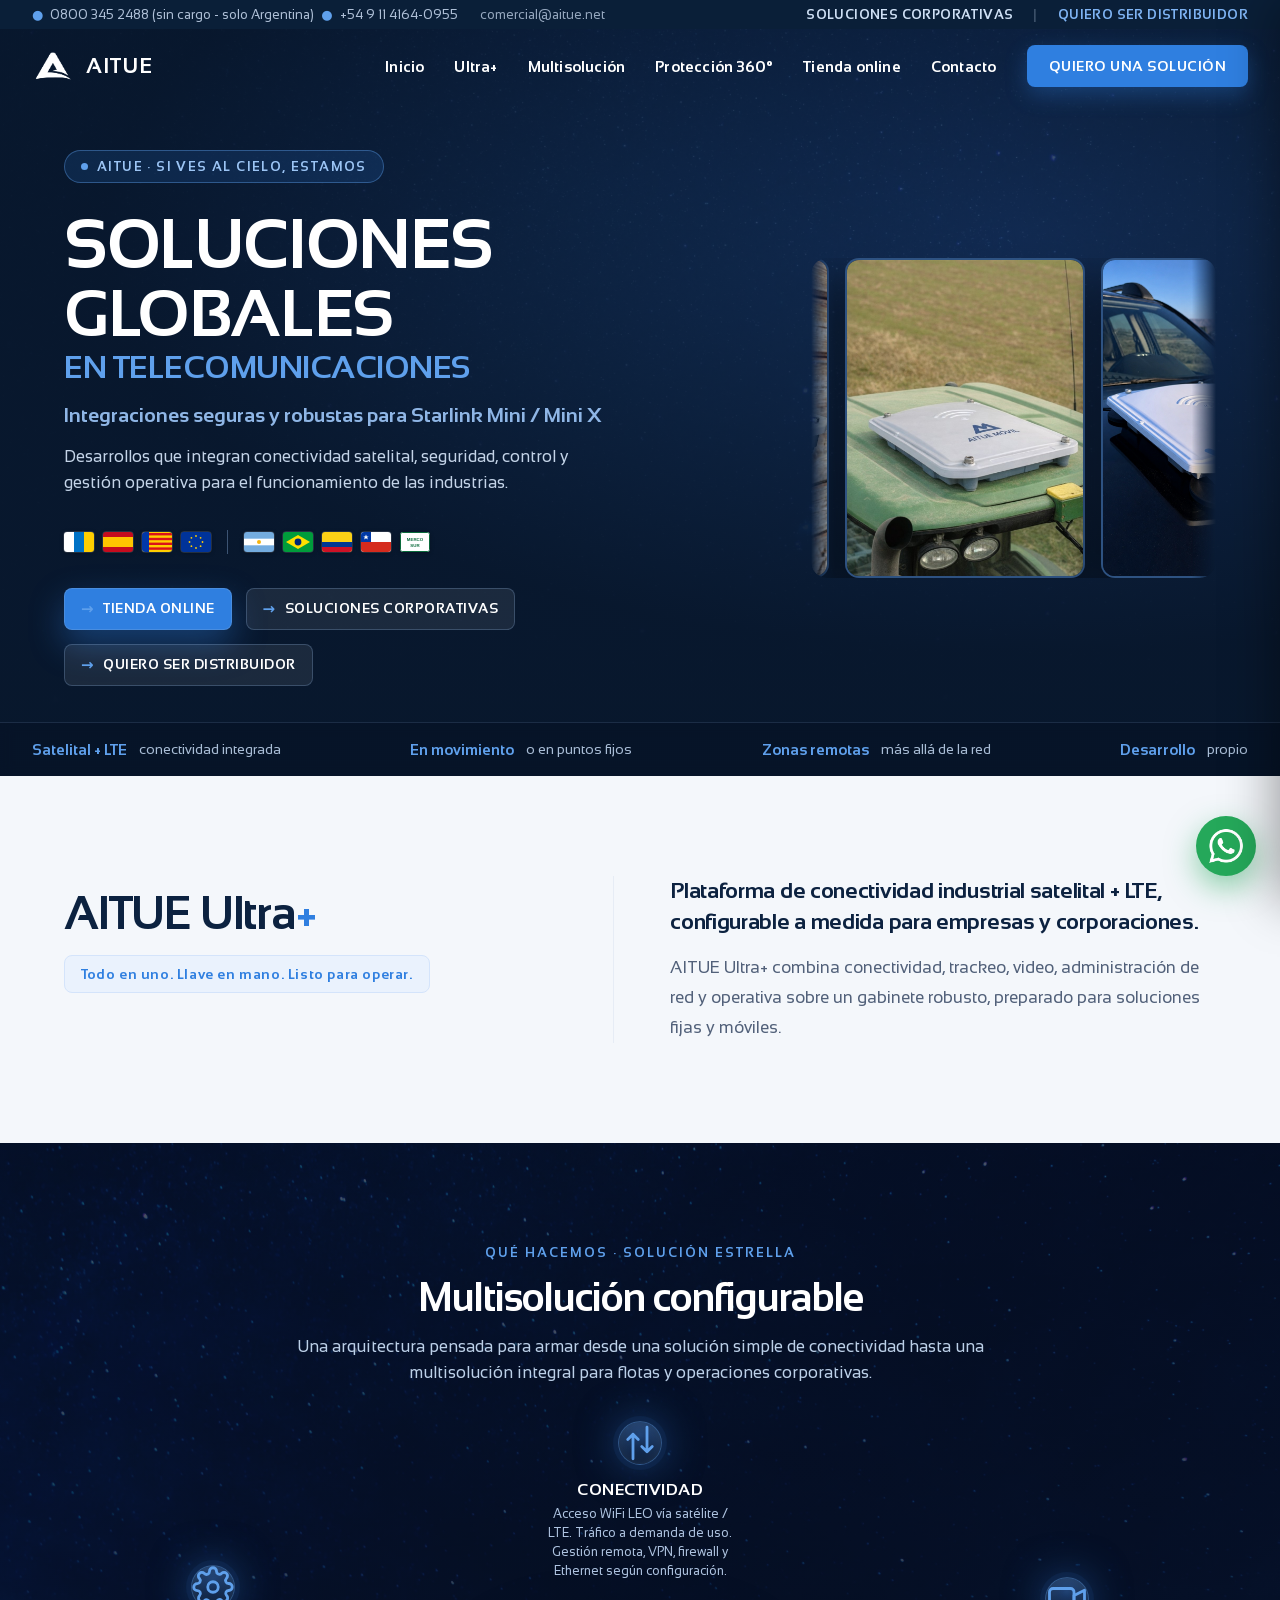
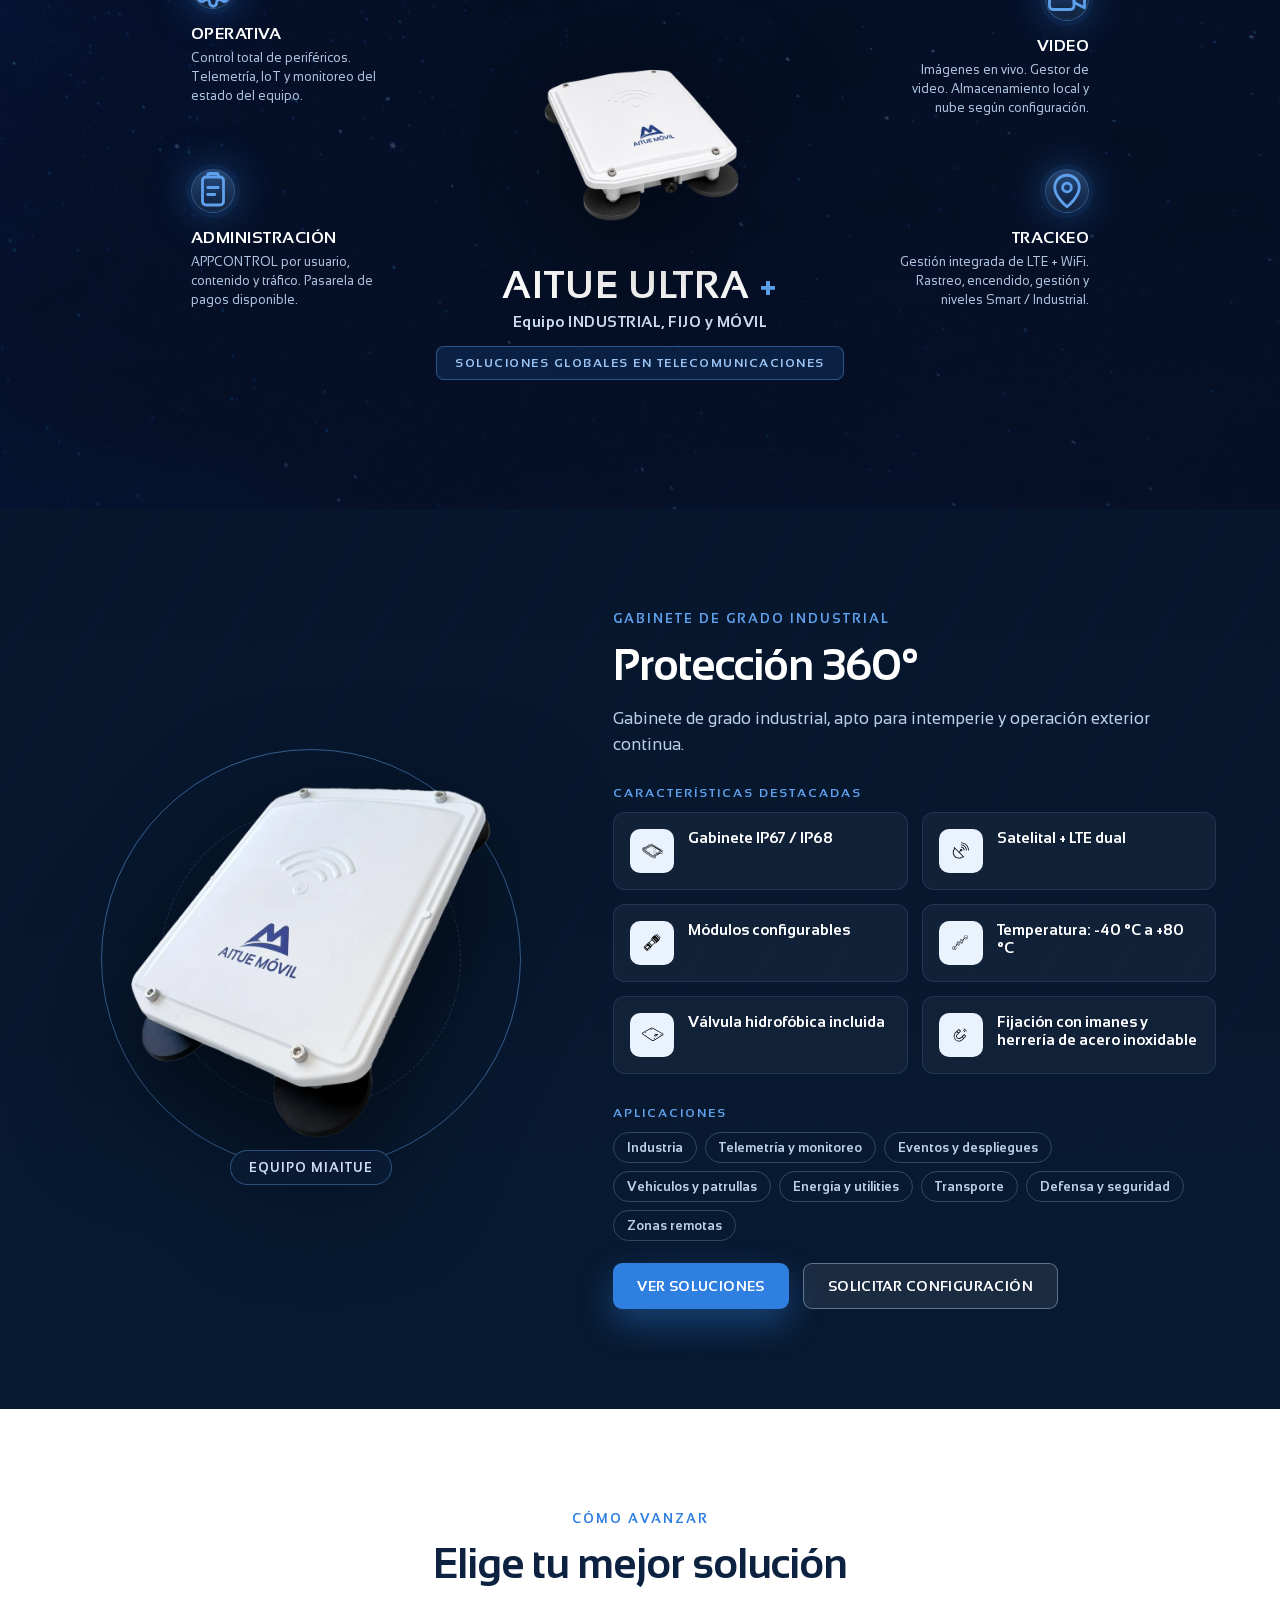
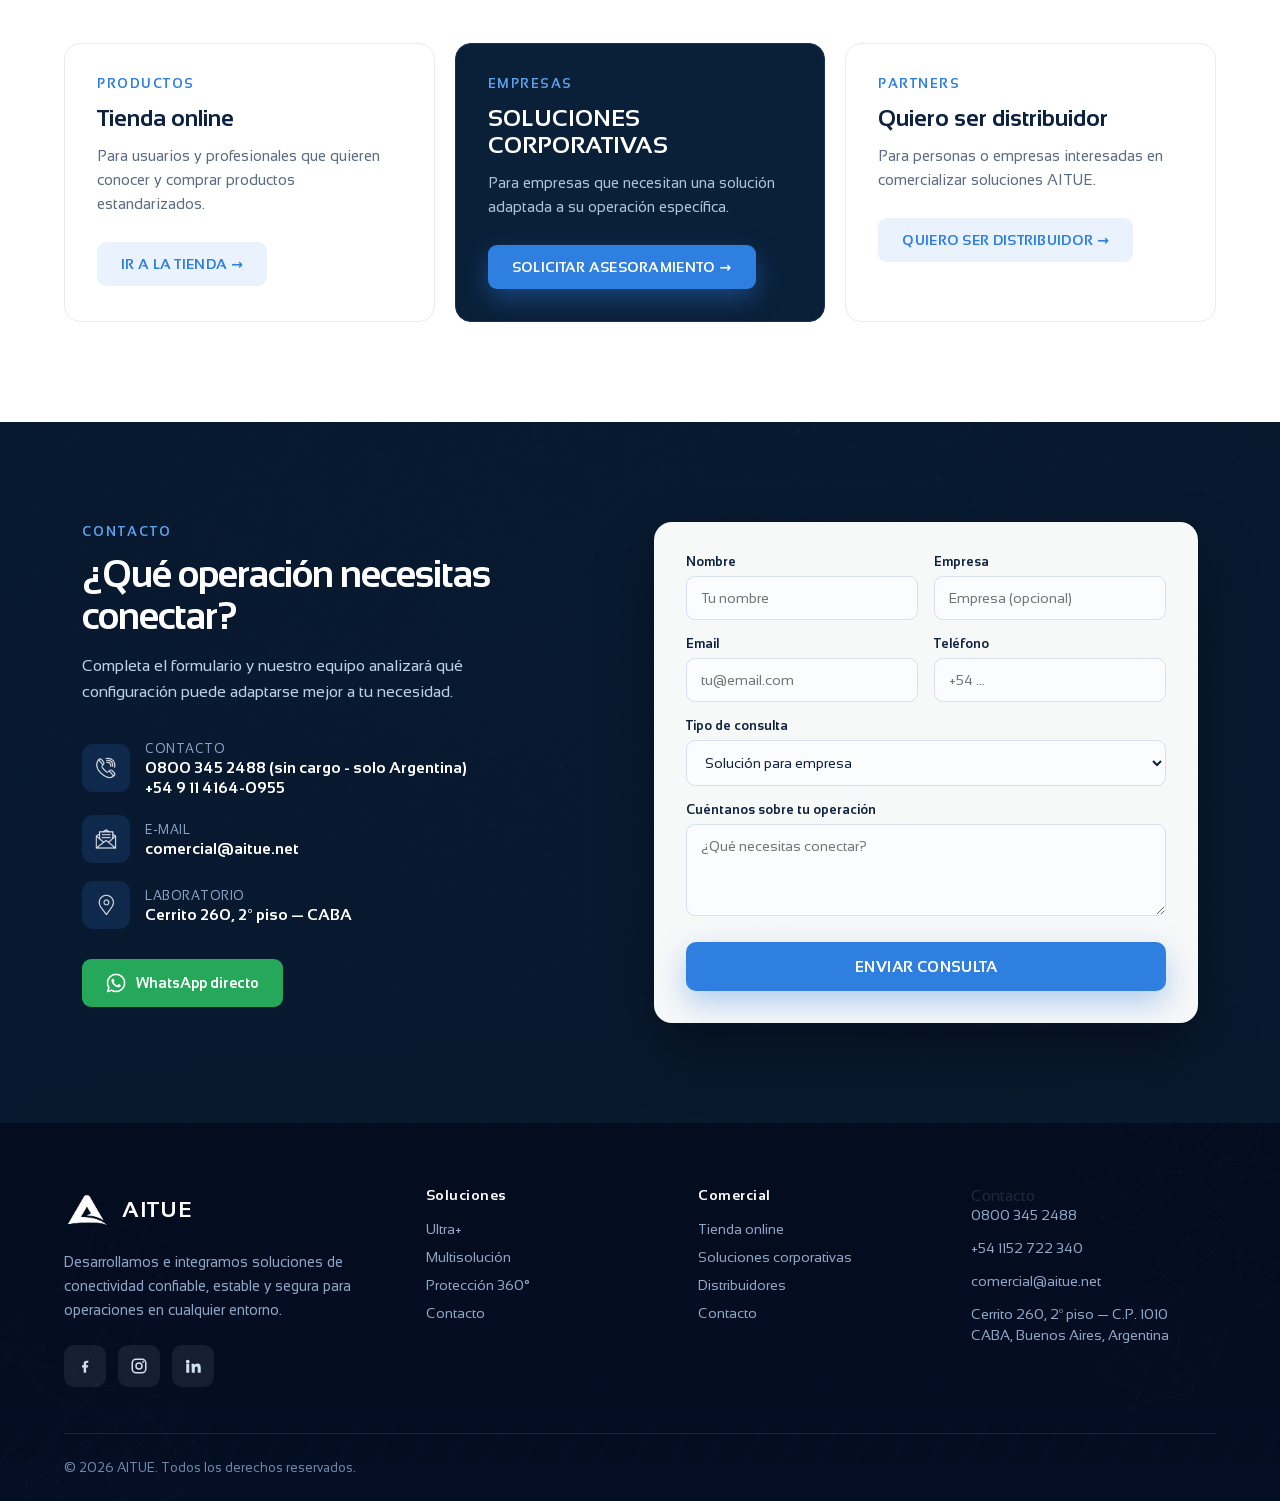
==== commit d611025c: "arreglos" ====
--- a/index.html
+++ b/index.html
@@ -16,13 +16,13 @@
     <div class="topbar">
       <div class="wrap">
         <div class="topbar-left">
-          <a href="tel:08003452488"><span class="dot">●</span> 0800 345 2488</a>
+          <a href=""><span class="dot">●</span>  0800 345 2488 (sin cargo - solo Argentina) <span class="dot">●</span>+54 9 11 4164-0955  </a>
           <a href="mailto:comercial@aitue.net" style="opacity:.85;">comercial@aitue.net</a>
         </div>
         <div class="topbar-right">
-          <a class="corp" href="corporativos/corporativos.html">SOLUCIONES CORPORATIVAS</a>
+          <a class="corp" href="corporativos/">SOLUCIONES CORPORATIVAS</a>
           <span class="sep">|</span>
-          <a class="dist" href="internacional/internacional.html">QUIERO SER DISTRIBUIDOR</a>
+          <a class="dist" href="internacional/">QUIERO SER DISTRIBUIDOR</a>
         </div>
       </div>
     </div>
@@ -57,8 +57,8 @@
     <a href="#ultra">Multisolución</a>
     <a href="#proteccion">Protección 360°</a>
     <a href="https://shop.aitue.net">Tienda online</a>
-    <a href="corporativos/corporativos.html">Soluciones corporativas</a>
-    <a href="internacional/internacional.html">Quiero ser distribuidor</a>
+    <a href="corporativos/">Soluciones corporativas</a>
+    <a href="internacional/">Quiero ser distribuidor</a>
     <a href="#contacto">Contacto</a>
     <a class="cta" href="#contacto">QUIERO UNA SOLUCIÓN</a>
   </aside>
@@ -99,8 +99,8 @@
 
         <div class="access-row">
           <a href="https://shop.aitue.net" class="btn btn-primary"><span class="arw">→</span>TIENDA ONLINE</a>
-          <a href="corporativos/corporativos.html" class="btn btn-ghost"><span class="arw">→</span>SOLUCIONES CORPORATIVAS</a>
-          <a href="internacional/internacional.html" class="btn btn-ghost"><span class="arw">→</span>QUIERO SER DISTRIBUIDOR</a>
+          <a href="corporativos/" class="btn btn-ghost"><span class="arw">→</span>SOLUCIONES CORPORATIVAS</a>
+          <a href="internacional/" class="btn btn-ghost"><span class="arw">→</span>QUIERO SER DISTRIBUIDOR</a>
         </div>
       </div>
 
@@ -130,7 +130,7 @@
         <div class="stat"><b>Satelital + LTE</b><span>conectividad integrada</span></div>
         <div class="stat"><b>En movimiento</b><span>o en puntos fijos</span></div>
         <div class="stat"><b>Zonas remotas</b><span>más allá de la red</span></div>
-        <div class="stat"><b>Desarrollo</b><span>argentino propio</span></div>
+        <div class="stat"><b>Desarrollo</b><span>propio</span></div>
       </div>
     </div>
   </section>
@@ -212,7 +212,7 @@
         <div class="r-lg"></div>
         <div class="r-sm"></div>
         <div class="r-anim"></div>
-        <img class="device" src="assets/img/nuevo.png" alt="Equipo MIAITUE">
+        <img class="device" src="assets/img/corte-portada-web.webp" alt="Equipo MIAITUE">
         <div class="pill">EQUIPO MIAITUE</div>
       </div>
       <div class="body reveal">
@@ -254,7 +254,7 @@
     <div class="wrap">
       <div class="sec-head reveal">
         <span class="kicker">CÓMO AVANZAR</span>
-        <h2>Elegí el camino que mejor se adapta a vos</h2>
+        <h2>Elige tu mejor solución</h2>
       </div>
       <div class="acc-grid">
         <div class="acc reveal">
@@ -267,13 +267,13 @@
           <div class="kick">EMPRESAS</div>
           <h3>SOLUCIONES CORPORATIVAS</h3>
           <p>Para empresas que necesitan una solución adaptada a su operación específica.</p>
-          <a class="go" href="corporativos/corporativos.html">SOLICITAR ASESORAMIENTO <span>→</span></a>
+          <a class="go" href="corporativos/">SOLICITAR ASESORAMIENTO <span>→</span></a>
         </div>
         <div class="acc reveal">
           <div class="kick">PARTNERS</div>
           <h3>Quiero ser distribuidor</h3>
           <p>Para personas o empresas interesadas en comercializar soluciones AITUE.</p>
-          <a class="go" href="internacional/internacional.html">QUIERO SER DISTRIBUIDOR <span>→</span></a>
+          <a class="go" href="internacional/">QUIERO SER DISTRIBUIDOR <span>→</span></a>
         </div>
       </div>
     </div>
@@ -286,12 +286,12 @@
     <div class="wrap">
       <div class="info reveal">
         <span class="kicker light">CONTACTO</span>
-        <h2>Contanos qué operación necesitás conectar</h2>
-        <p class="lead">Completá el formulario y nuestro equipo analizará qué configuración puede adaptarse mejor a tu necesidad.</p>
+        <h2>¿Qué operación necesitas conectar?</h2>
+        <p class="lead">Completa el formulario y nuestro equipo analizará qué configuración puede adaptarse mejor a tu necesidad.</p>
         <div class="cinfo">
-          <div class="item"><div class="ic"><img src="assets/icon/1_phone-icon.webp" alt=""></div><div><small>LLAMANOS</small><b>0800 345 2488</b></div></div>
-          <div class="item"><div class="ic"><img src="assets/icon/1_mail-icon.webp" alt=""></div><div><small>ESCRIBINOS</small><b>comercial@aitue.net</b></div></div>
-          <div class="item"><div class="ic"><img src="assets/icon/1_map-icon.webp" alt=""></div><div><small>VISITANOS</small><b>Cerrito 260, 2º piso — CABA</b></div></div>
+          <div class="item"><div class="ic"><img src="assets/icon/1_phone-icon.webp" alt=""></div><div><small>CONTACTO</small><b> 0800 345 2488 (sin cargo - solo Argentina)</b><b>+54 9 11 4164-0955</b></div></div>
+          <div class="item"><div class="ic"><img src="assets/icon/1_mail-icon.webp" alt=""></div><div><small>E-MAIL</small><b>comercial@aitue.net</b></div></div>
+          <div class="item"><div class="ic"><img src="assets/icon/1_map-icon.webp" alt=""></div><div><small>LABORATORIO</small><b>Cerrito 260, 2º piso — CABA</b></div></div>
         </div>
         <a class="wa-btn" href="https://wa.me/5491162300000?text=%C2%A1Hola!%20Quiero%20conocer%20las%20soluciones%20AITUE." target="_blank" rel="noopener">
           <img src="assets/img/wsp.png" alt="" class="wa-btn-ic">
@@ -301,53 +301,54 @@
 
       <div class="formwrap reveal">
         <form class="form" id="contact-form" action="mail.php" method="POST">
-  <input type="hidden" name="formulario" value="contacto_general">
-
-  <!-- Anti-spam oculto -->
-  <input type="text" name="website" style="display:none">
-
-  <div class="grid2">
-    <div>
-      <label>Nombre</label>
-      <input name="nombre" required placeholder="Tu nombre">
-    </div>
-
-    <div>
-      <label>Empresa</label>
-      <input name="empresa" placeholder="Empresa (opcional)">
-    </div>
-  </div>
-
-  <div class="grid2">
-    <div>
-      <label>Email</label>
-      <input name="email" type="email" required placeholder="tu@email.com">
-    </div>
-
-    <div>
-      <label>Teléfono</label>
-      <input name="telefono" placeholder="+54 ...">
-    </div>
-  </div>
-
-  <div class="field">
-    <label>Tipo de consulta</label>
-    <select name="tipo" required>
-      <option value="Solución para empresa">Solución para empresa</option>
-      <option value="Compra de producto">Compra de producto</option>
-      <option value="Distribución">Distribución</option>
-      <option value="Soporte">Soporte</option>
-      <option value="Otra consulta">Otra consulta</option>
-    </select>
-  </div>
-
-  <div class="field last">
-    <label>Contanos sobre tu operación</label>
-    <textarea name="mensaje" rows="4" placeholder="¿Qué necesitás conectar?"></textarea>
-  </div>
-<input type="text" name="website" style="display:none">
-  <button type="submit" class="submit">ENVIAR CONSULTA</button>
-</form>
+          <input type="hidden" name="formulario" value="contacto_general">
+
+          <!-- Anti-spam oculto -->
+          <input type="text" name="website" style="display:none">
+
+          <div class="grid2">
+            <div>
+              <label>Nombre</label>
+              <input name="nombre" required placeholder="Tu nombre">
+            </div>
+
+            <div>
+              <label>Empresa</label>
+              <input name="empresa" placeholder="Empresa (opcional)">
+            </div>
+          </div>
+
+          <div class="grid2">
+            <div>
+              <label>Email</label>
+              <input name="email" type="email" required placeholder="tu@email.com">
+            </div>
+
+            <div>
+              <label>Teléfono</label>
+              <input name="telefono" placeholder="+54 ...">
+            </div>
+          </div>
+
+          <div class="field">
+            <label>Tipo de consulta</label>
+            <select name="tipo" required>
+              <option value="Solución para empresa">Solución para empresa</option>
+              <option value="Compra de producto">Compra de producto</option>
+              <option value="Distribución">Distribución</option>
+              <option value="Soporte">Soporte</option>
+              <option value="Otra consulta">Otra consulta</option>
+            </select>
+          </div>
+
+          <div class="field last">
+            <label>Cuéntanos sobre tu operación</label>
+            <textarea name="mensaje" rows="4" placeholder="¿Qué necesitas conectar?"></textarea>
+          </div>
+
+          <button type="submit" class="submit">ENVIAR CONSULTA</button>
+          <input type="text" name="website" style="display:none">
+        </form>
 
         <div class="form-done hidden" id="form-done">
           <div class="check"><svg width="34" height="34" viewBox="0 0 24 24" fill="none" stroke="#25a85a" stroke-width="2.6" stroke-linecap="round" stroke-linejoin="round"><polyline points="20 6 9 17 4 12"></polyline></svg></div>
@@ -385,8 +386,8 @@
           <div class="h">Comercial</div>
           <div class="links">
             <a href="https://shop.aitue.net">Tienda online</a>
-            <a href="corporativos/corporativos.html">Soluciones corporativas</a>
-            <a href="internacional/internacional.html">Distribuidores</a>
+            <a href="corporativos/">Soluciones corporativas</a>
+            <a href="internacional/">Distribuidores</a>
             <a href="#contacto">Contacto</a>
           </div>
         </div>
--- a/css/styles.css
+++ b/css/styles.css
@@ -647,7 +647,7 @@
   letter-spacing:-.5px;
   margin-top:4px;
 }
- .hero h1 .w2{display:block;font-size:5.6vw;line-height:1;} 
+ .hero h1 .w2{display:block;font-size:5.2vw;line-height:1;} 
 @media(max-width:560px){
   .cards-3{grid-template-columns:1fr;}
   .ind-grid{grid-template-columns:1fr;}
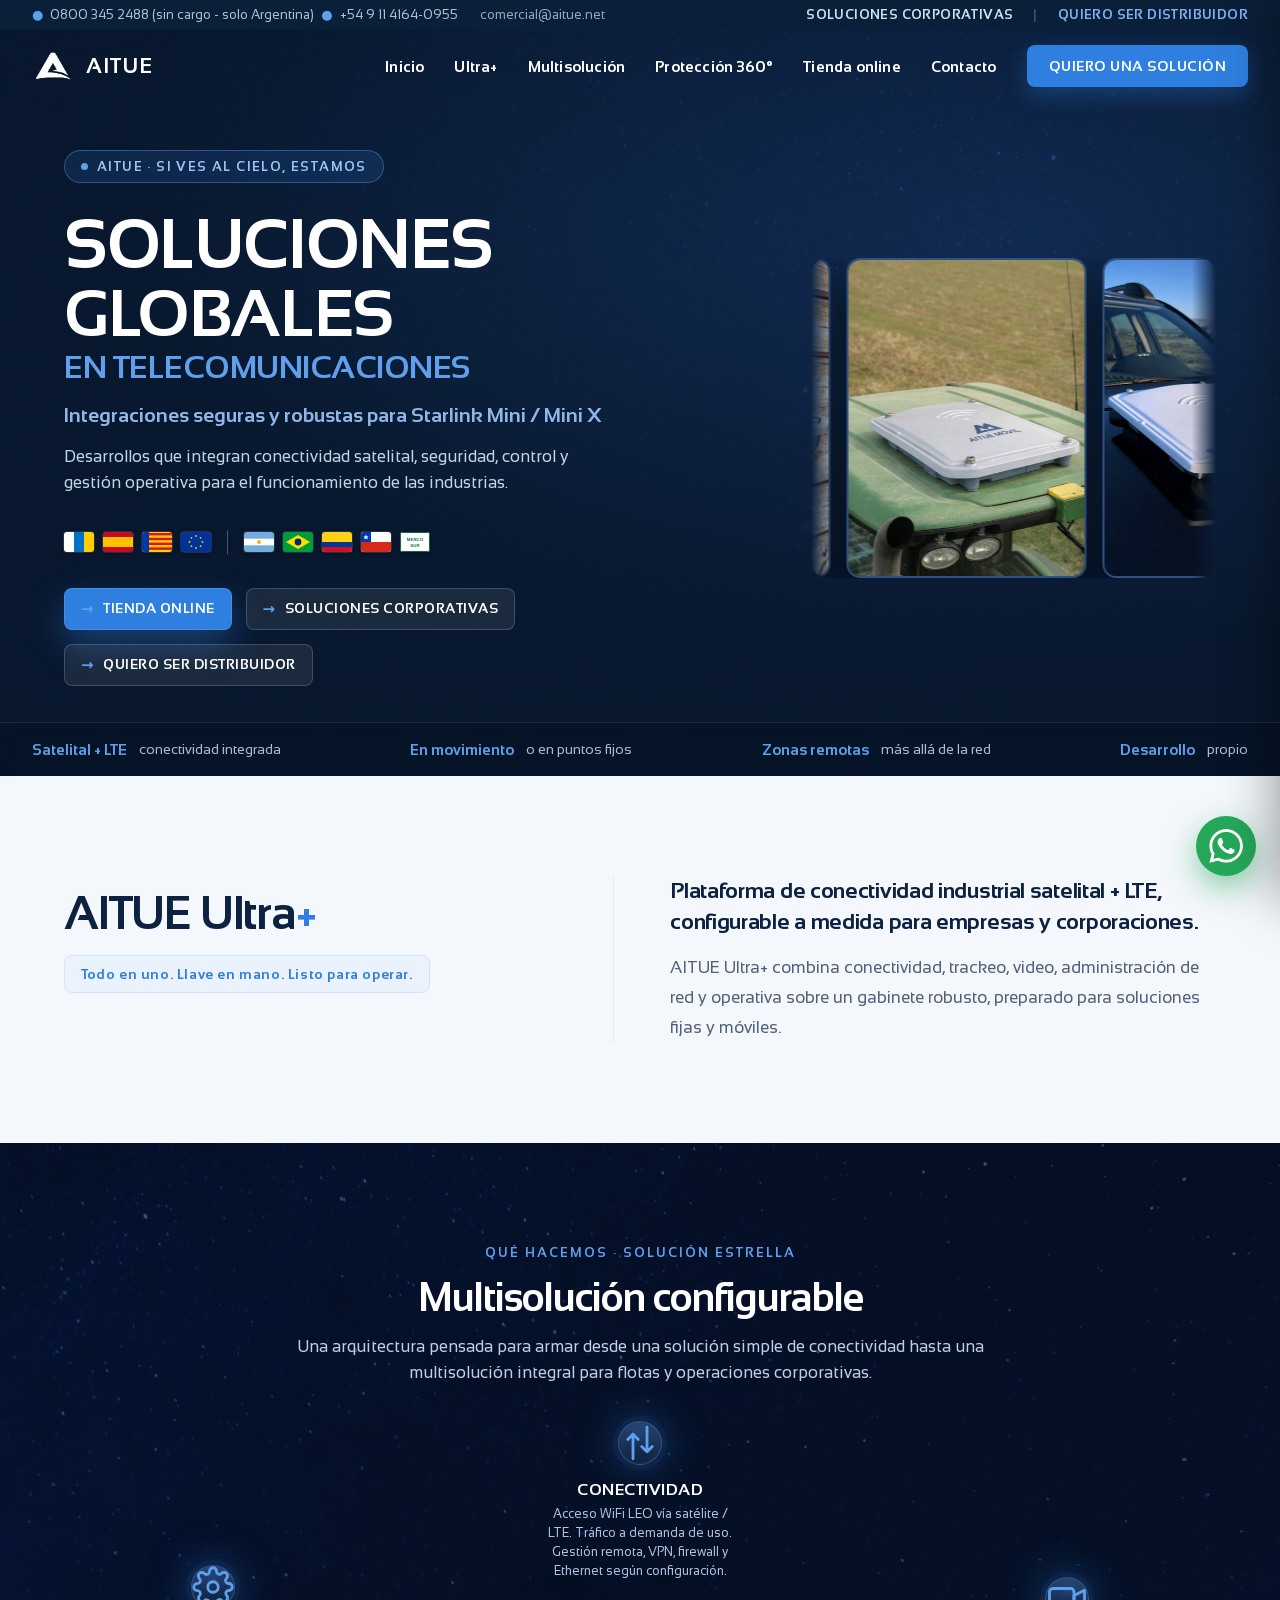
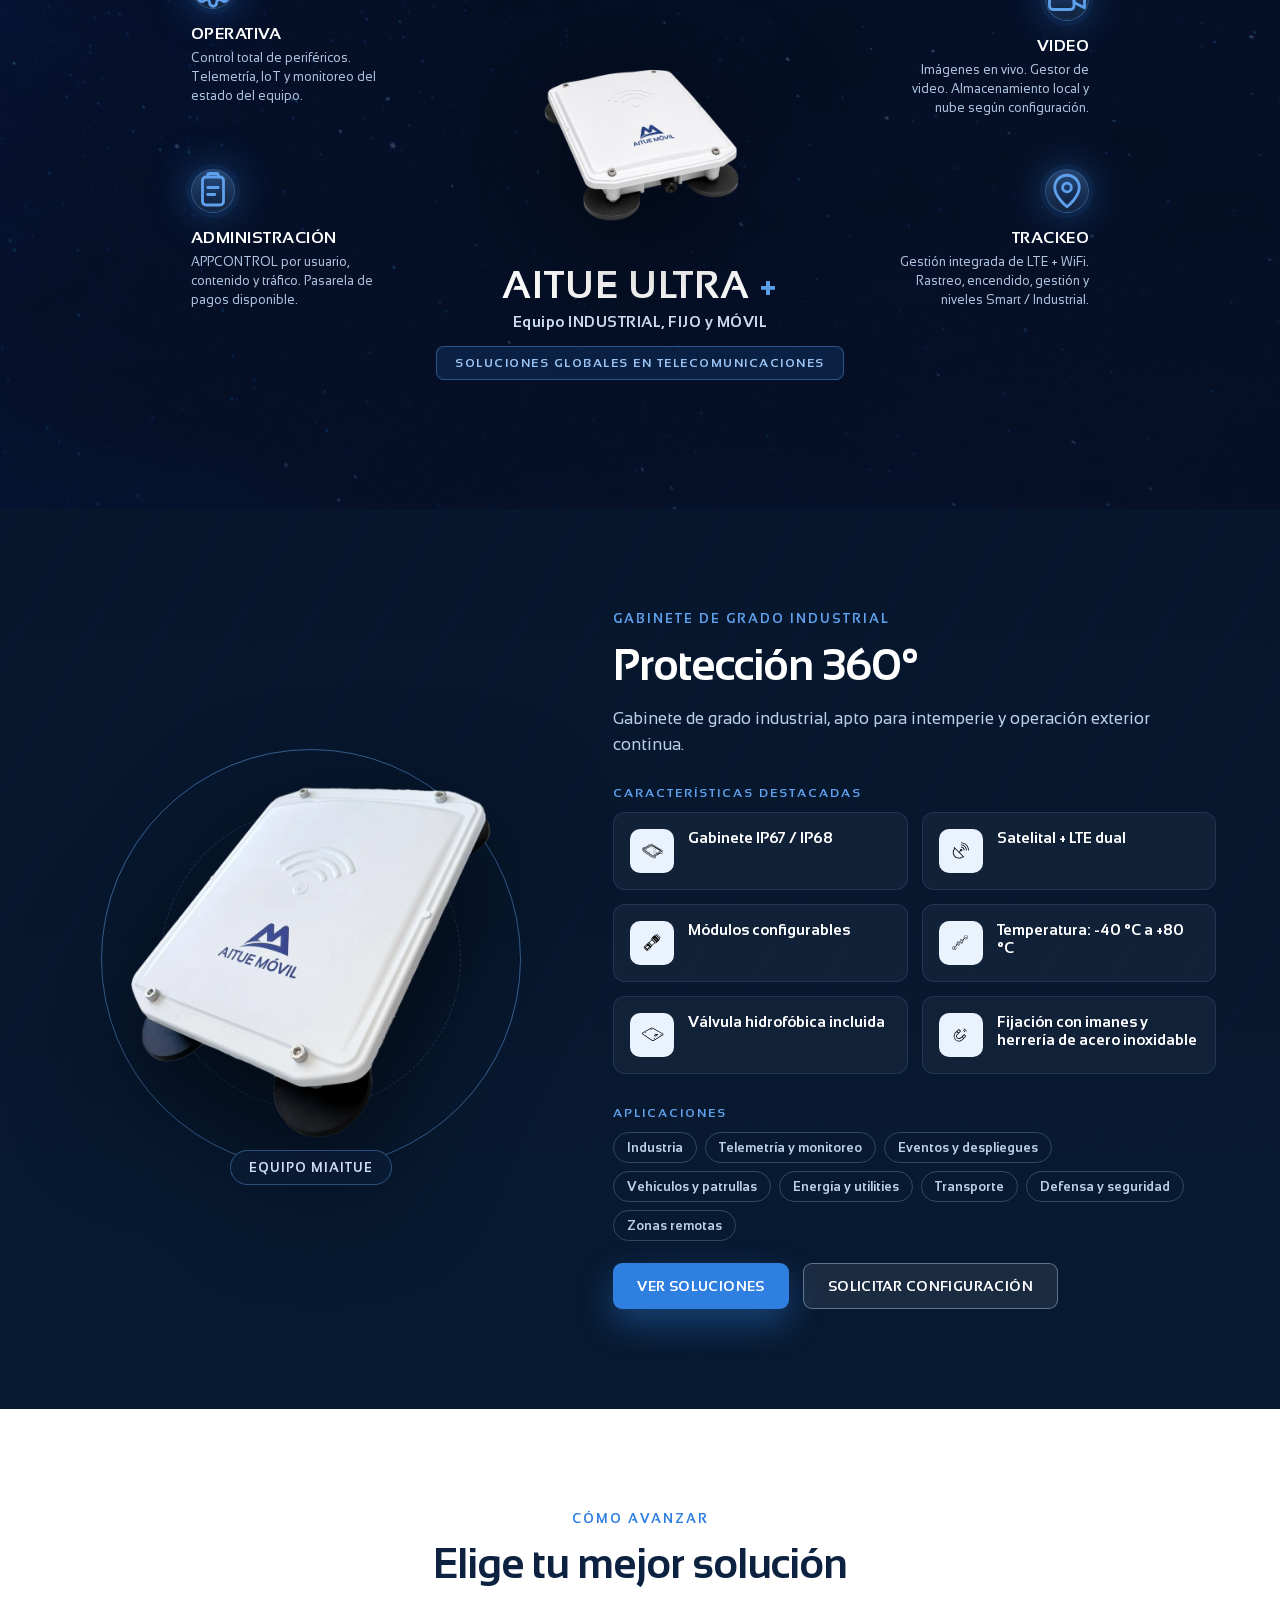
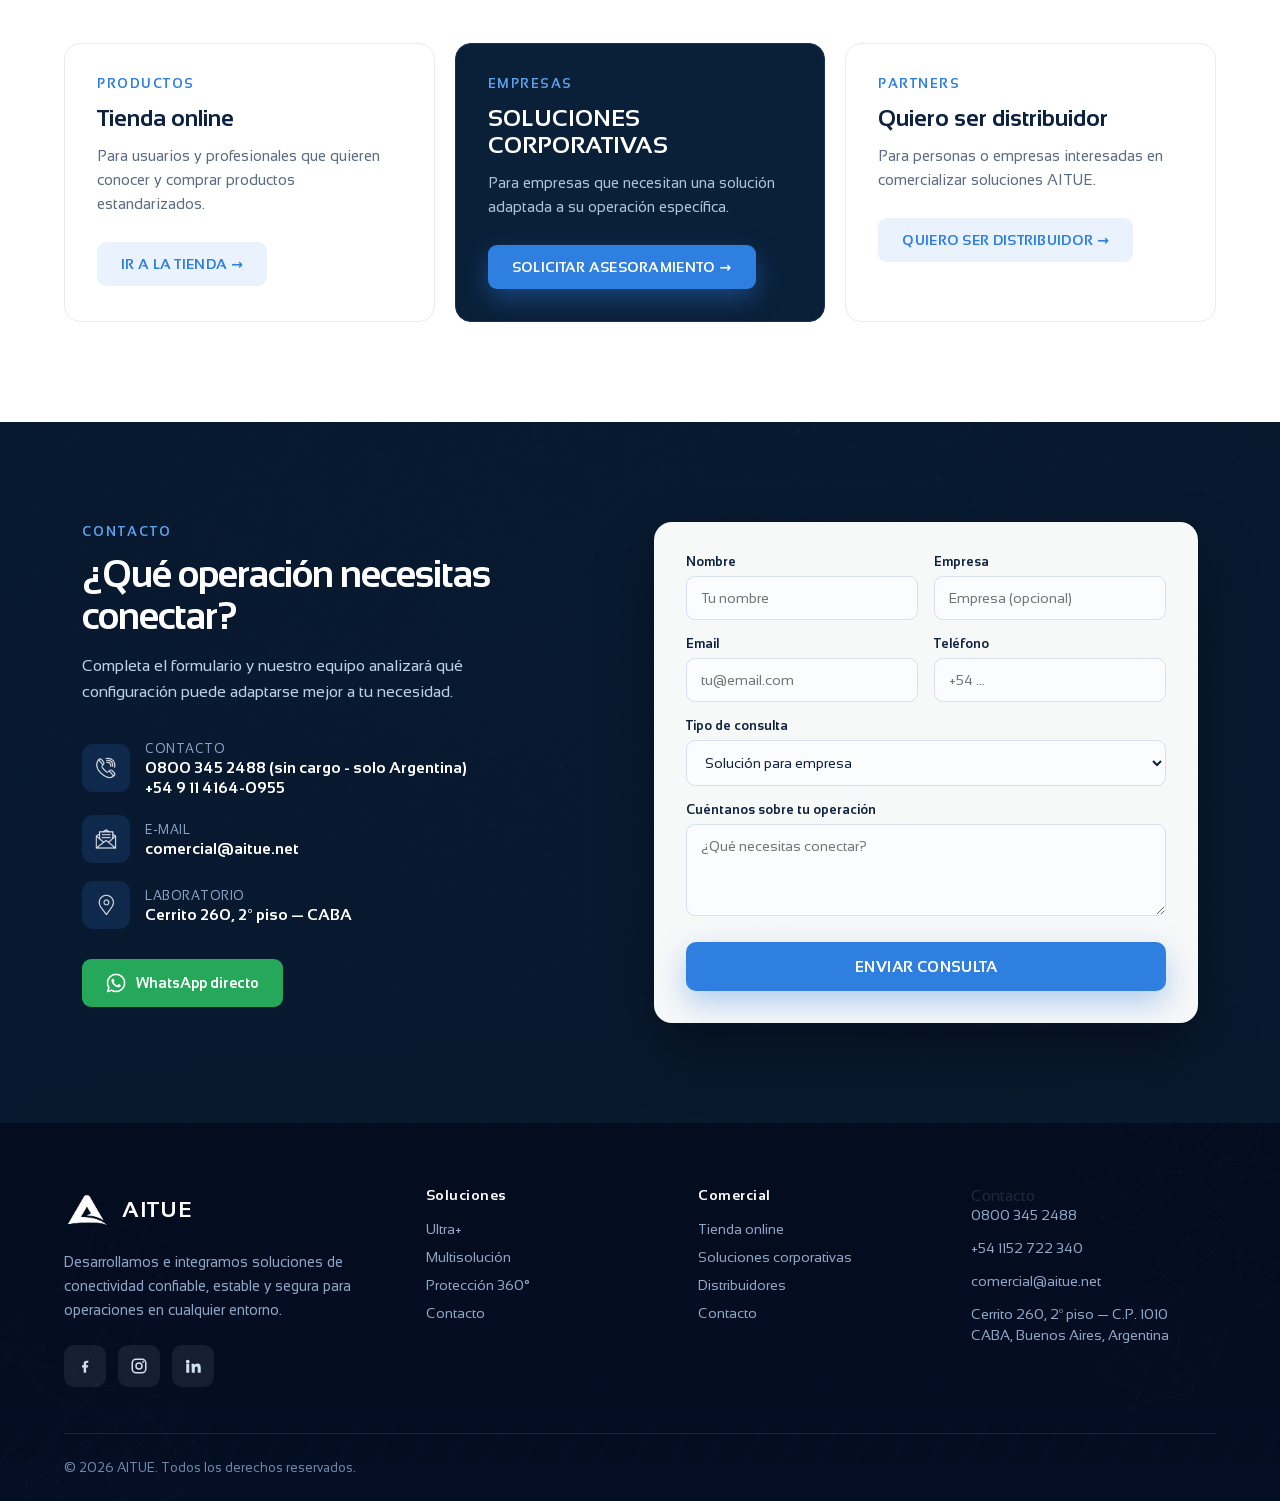
==== commit b801ac28: "arreglos" ====
--- a/index.html
+++ b/index.html
@@ -1,6 +1,13 @@
 <!DOCTYPE html>
 <html lang="es">
 <head>
+  <!-- Google Tag Manager -->
+<script>(function(w,d,s,l,i){w[l]=w[l]||[];w[l].push({'gtm.start':
+new Date().getTime(),event:'gtm.js'});var f=d.getElementsByTagName(s)[0],
+j=d.createElement(s),dl=l!='dataLayer'?'&l='+l:'';j.async=true;j.src=
+'https://www.googletagmanager.com/gtm.js?id='+i+dl;f.parentNode.insertBefore(j,f);
+})(window,document,'script','dataLayer','GTM-KVQJHHS');</script>
+<!-- End Google Tag Manager -->
   <meta charset="utf-8">
   <meta name="viewport" content="width=device-width, initial-scale=1">
   <title>AITUE — Soluciones globales en telecomunicaciones</title>
@@ -10,7 +17,10 @@
   <link rel="stylesheet" href="css/styles.css">
 </head>
 <body>
-
+<!-- Google Tag Manager (noscript) -->
+<noscript><iframe src="https://www.googletagmanager.com/ns.html?id=GTM-KVQJHHS"
+height="0" width="0" style="display:none;visibility:hidden"></iframe></noscript>
+<!-- End Google Tag Manager (noscript) -->
   <!-- ============================ HEADER ============================ -->
   <header class="header">
     <div class="topbar">
